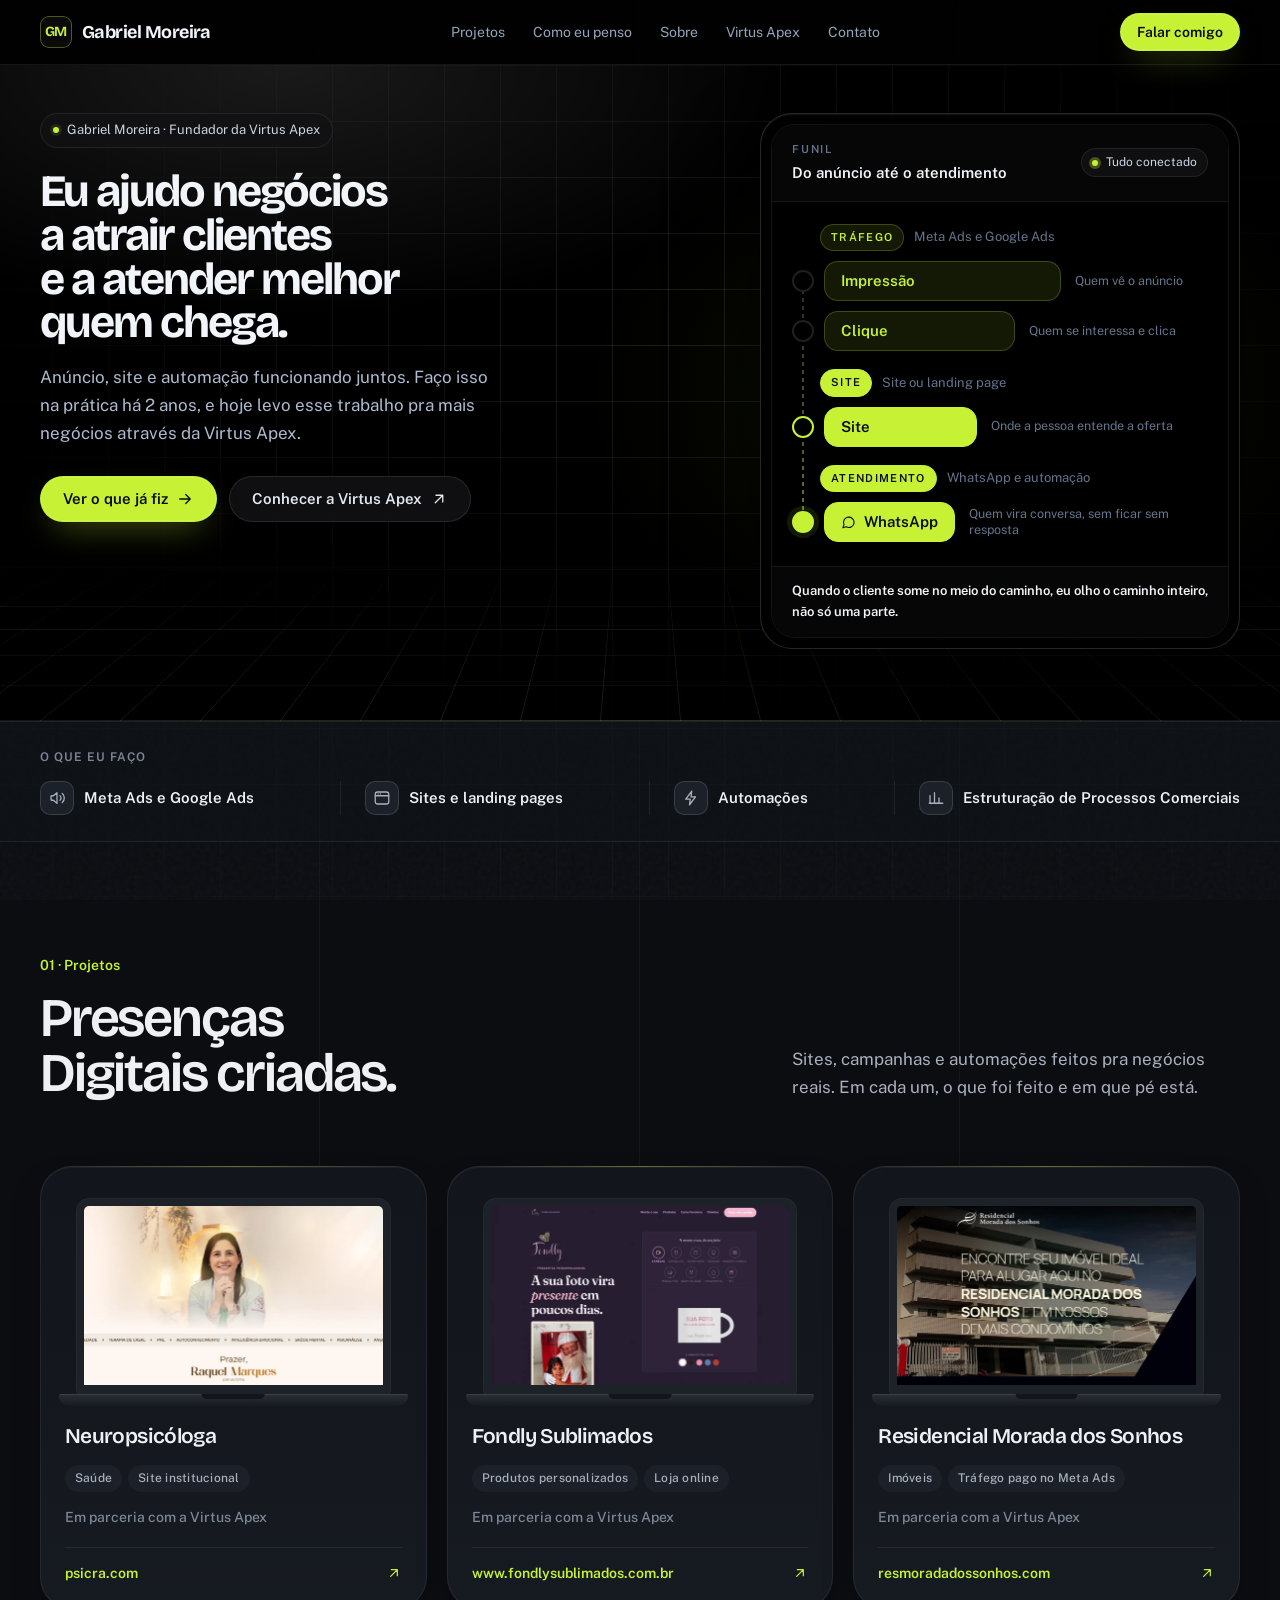
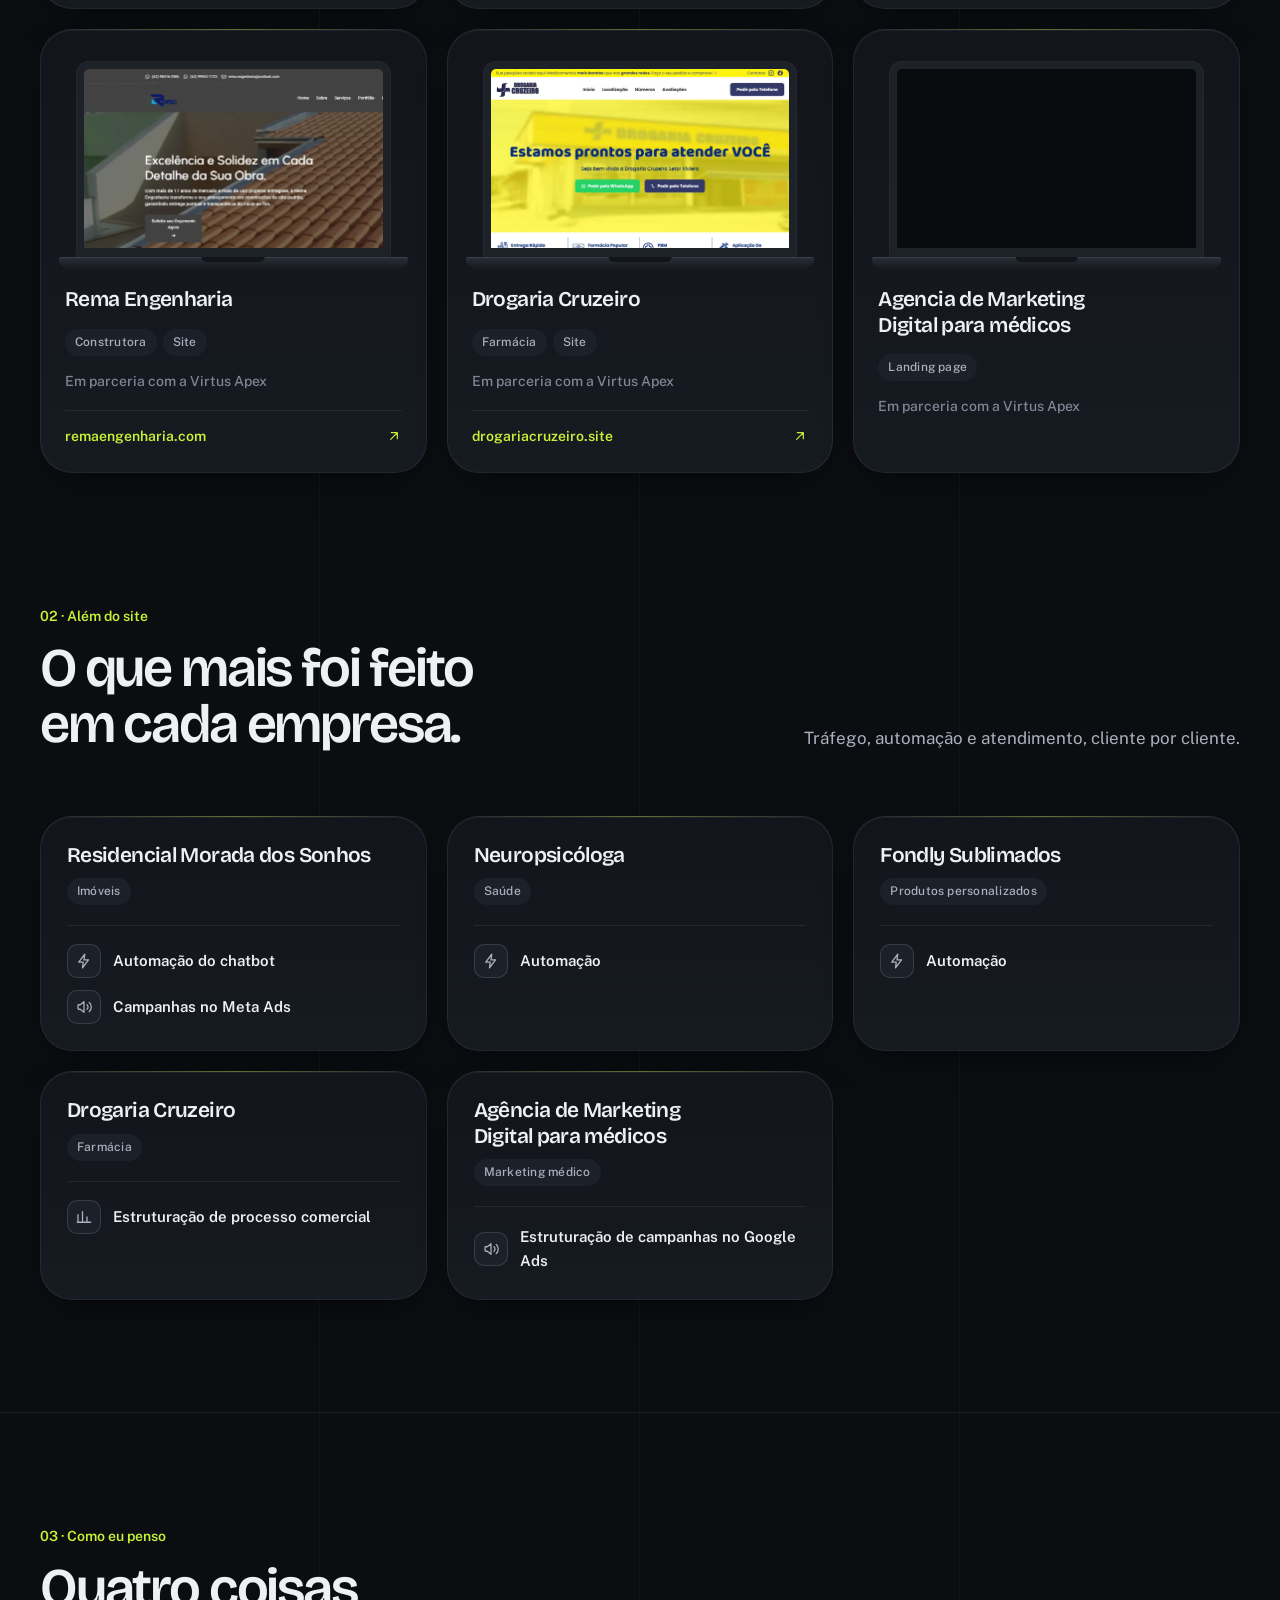
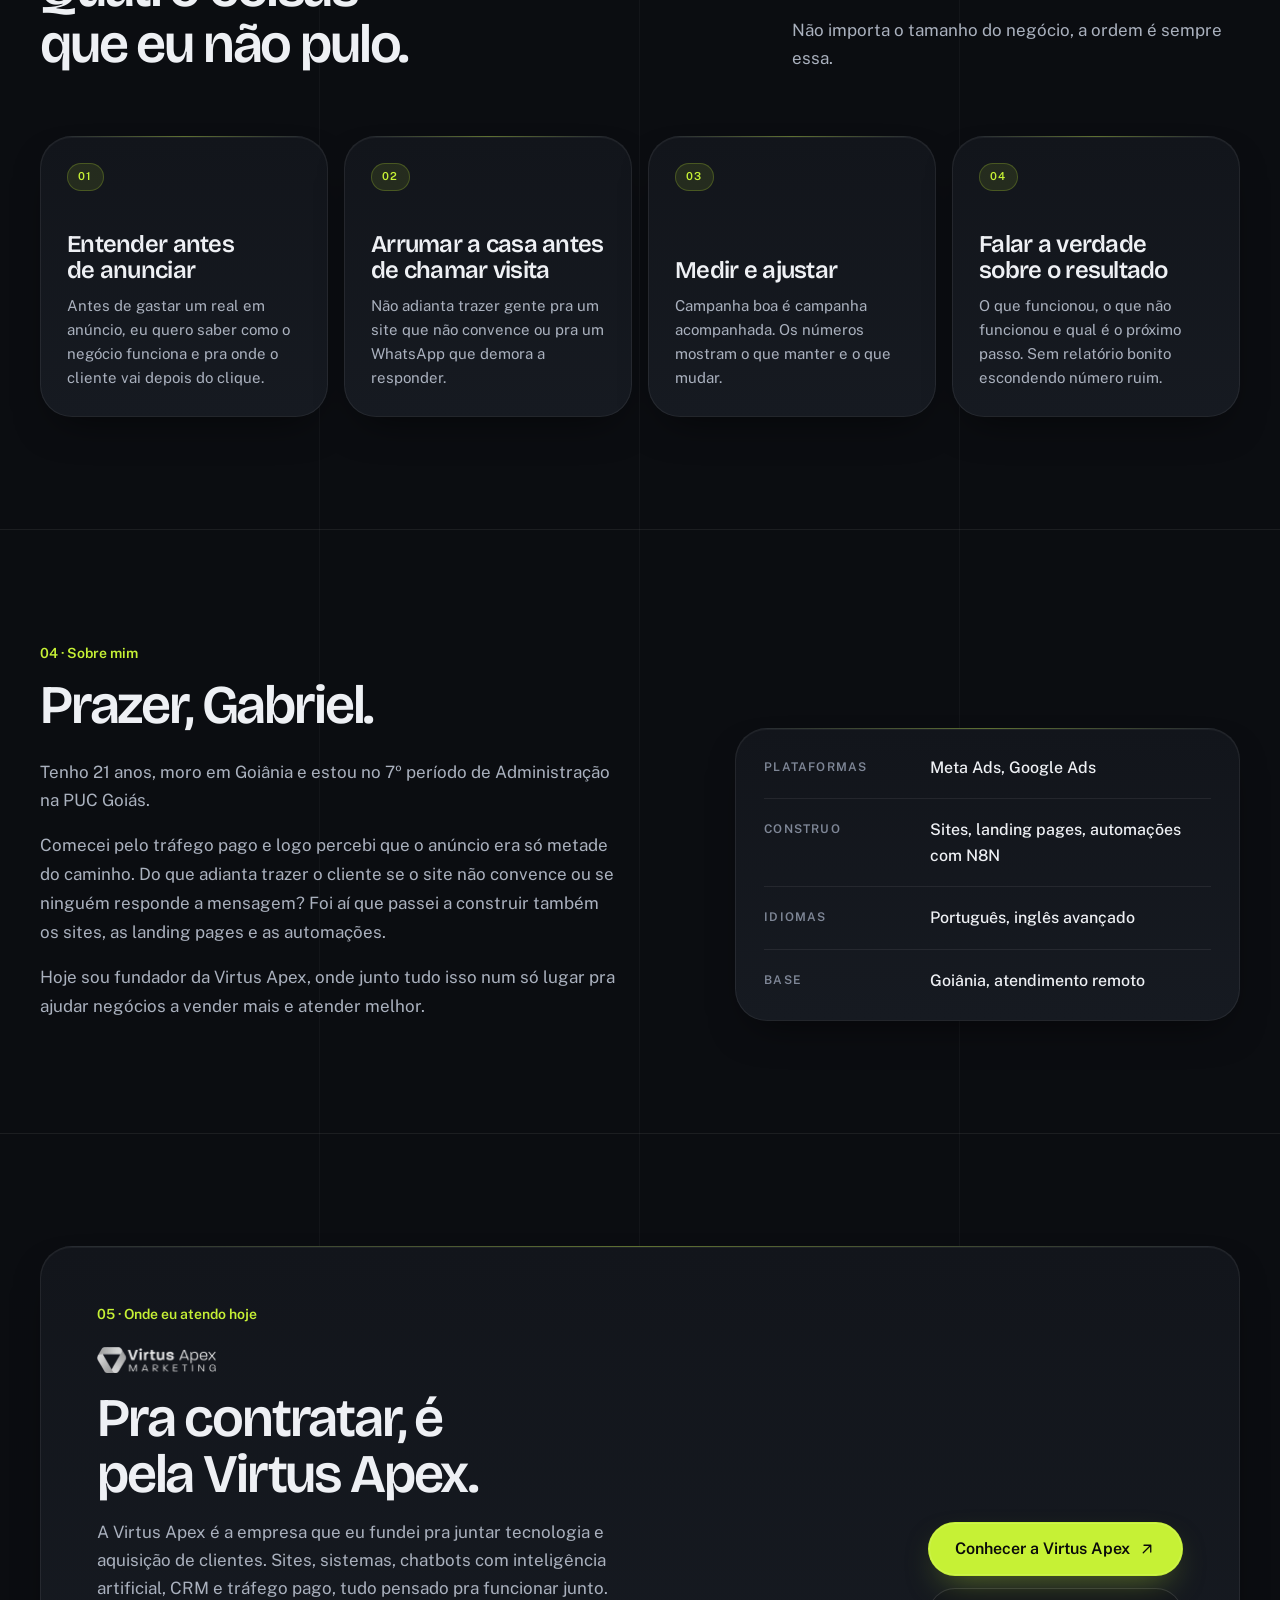
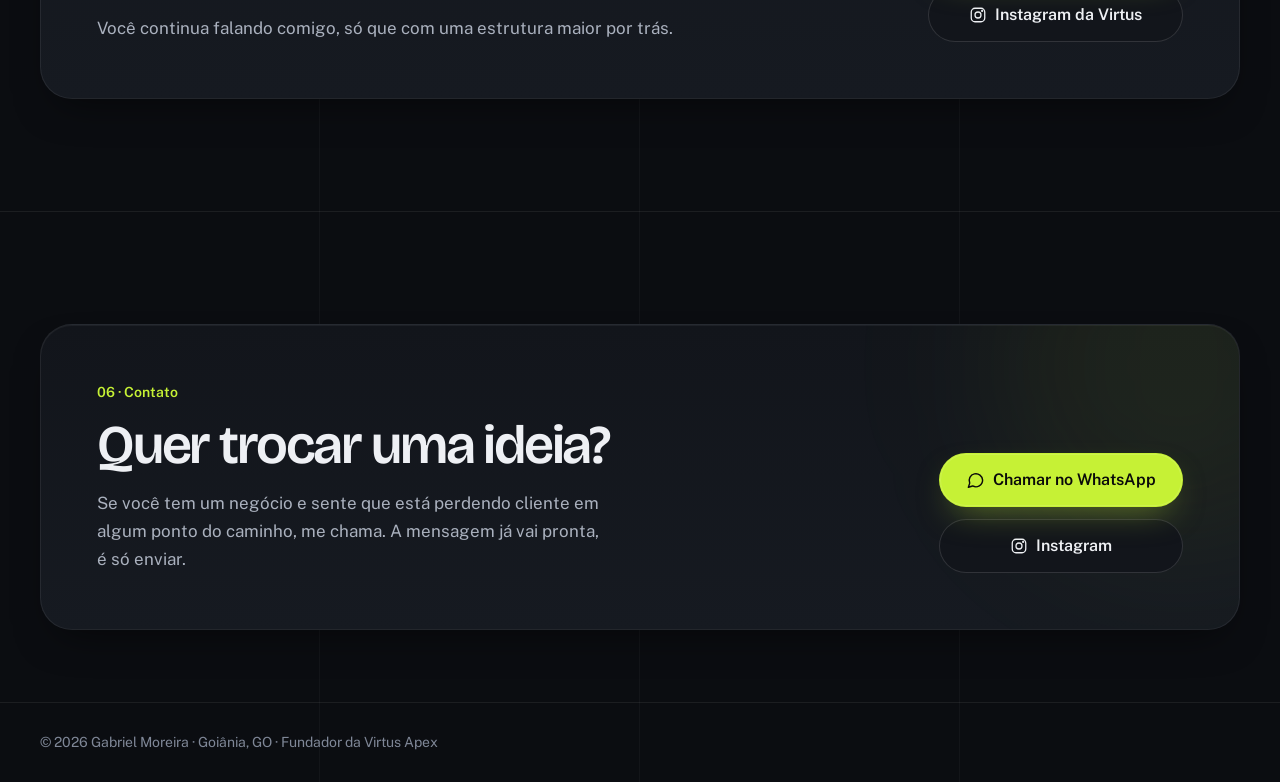
==== index.html @ 4c4150ed "Acabamento de movimento (Emil Kowalski): curvas, tempos, hover e desempenho - curva de saída forte e" ====
<!DOCTYPE html>
<html lang="pt-BR">
<head>
<meta charset="utf-8">
<meta name="viewport" content="width=device-width, initial-scale=1">
<title>Gabriel Moreira | Anúncios, sites e automação em Goiânia</title>
<meta name="description" content="Sou o Gabriel, fundador da Virtus Apex. Ajudo negócios a atrair clientes e atender melhor quem chega, juntando anúncio, site e automação.">
<meta name="color-scheme" content="dark">
<meta name="theme-color" content="#000000">

<!-- Endereço público do site (GitHub Pages). Se conectar um domínio próprio, troque aqui. -->
<link rel="canonical" href="https://gabrielmoreira155.github.io/portfolio-pessoal/">
<meta property="og:type" content="website">
<meta property="og:locale" content="pt_BR">
<meta property="og:site_name" content="Gabriel Moreira">
<meta property="og:title" content="Gabriel Moreira | Do anúncio ao atendimento">
<meta property="og:description" content="Anúncio, site e automação funcionando juntos. Veja o que eu já construí.">
<meta property="og:url" content="https://gabrielmoreira155.github.io/portfolio-pessoal/">
<meta property="og:image" content="https://gabrielmoreira155.github.io/portfolio-pessoal/imagens/og-image.png">
<meta property="og:image:width" content="1200">
<meta property="og:image:height" content="630">
<meta property="og:image:alt" content="Gabriel Moreira: do anúncio ao atendimento">
<meta name="twitter:card" content="summary_large_image">

<link rel="icon" href="imagens/favicon.svg" type="image/svg+xml">
<link rel="icon" href="imagens/favicon-32.png" sizes="32x32" type="image/png">
<link rel="apple-touch-icon" href="imagens/apple-touch-icon.png">

<!-- Fontes hospedadas no próprio site (antes vinham do Google Fonts e, ao
     chegarem, faziam o navegador refazer o layout: ~85 a 220 ms de travada) -->
<link rel="preload" href="fontes/bricolage-grotesque-latin.woff2" as="font" type="font/woff2" crossorigin>
<link rel="preload" href="fontes/public-sans-latin.woff2" as="font" type="font/woff2" crossorigin>
<link rel="stylesheet" href="css/style.css?v=20261016">


</head>
<body>

<div class="page-bg" aria-hidden="true"></div>
<!-- Fundo do site todo (atrás das seções): a mesma grade da hero, pulsos de
     luz correndo pelas linhas e o brilho que segue o mouse. Fica fixo na tela;
     a hero tem o fundo próprio por cima. -->
<div class="site-fundo" aria-hidden="true">
  <div class="site-grade"></div>
  <div class="site-raios"><span class="raio-site raio-site-v" style="--c:-11;--dur:17s;--atraso:-3s"></span><span class="raio-site raio-site-v" style="--c:-6;--dur:21s;--atraso:-12s"></span><span class="raio-site raio-site-v" style="--c:-2;--dur:15s;--atraso:-7s"></span><span class="raio-site raio-site-v" style="--c:4;--dur:19s;--atraso:-15s"></span><span class="raio-site raio-site-v" style="--c:9;--dur:16s;--atraso:-1s"></span><span class="raio-site raio-site-v" style="--c:13;--dur:22s;--atraso:-9s"></span><span class="raio-site raio-site-h" style="--m:3;--dur:18s;--atraso:-5s"></span><span class="raio-site raio-site-h" style="--m:11;--dur:23s;--atraso:-14s"></span></div>
  <div class="site-mouse"></div>
</div>

<div class="frame">
  <div class="guides" aria-hidden="true"><span></span><span></span><span></span><span></span></div>

  <!-- HEADER -->
  <header class="header">
    <nav class="nav wrap" aria-label="Principal">
      <a class="brand" href="#topo"><span class="brand-mark" aria-hidden="true">GM</span><span class="brand-nome">Gabriel Moreira</span></a>
      <div class="nav-links" id="menu">
        <a href="#projetos">Projetos</a>
        <a href="#como-eu-penso">Como eu penso</a>
        <a href="#sobre">Sobre</a>
        <a href="#virtus-apex">Virtus Apex</a>
        <a href="#contato">Contato</a>
      </div>
      <div class="nav-actions">
        <a class="btn btn-primary btn-sm" data-whatsapp href="#contato">Falar comigo</a>
        <button class="menu-toggle" type="button" aria-label="Abrir menu" aria-expanded="false" aria-controls="menu">
          <svg viewBox="0 0 24 24" width="20" height="20" fill="none" stroke="currentColor" stroke-width="1.7" stroke-linecap="round"><path d="M4 8h16M4 16h16"/></svg>
        </button>
      </div>
    </nav>
  </header>

  <main id="topo">

    <!-- HERO -->
    <section class="hero">
      <!-- Fundo: grade, brilho respirando e pulsos de luz na grade e no piso (só CSS) -->
      <div class="hero-fundo" aria-hidden="true">
        <div class="hero-brilho"></div>
        <div class="hero-mouse"></div>
        <div class="hero-raios"><span class="raio raio-v" style="--c:-14;--dur:11s;--atraso:-2s"></span><span class="raio raio-v" style="--c:-3;--dur:9.5s;--atraso:-6.5s"></span><span class="raio raio-v" style="--c:0;--dur:12.5s;--atraso:-9s"></span><span class="raio raio-v" style="--c:12;--dur:10s;--atraso:-4s"></span><span class="raio raio-v" style="--c:15;--dur:13s;--atraso:-11s"></span><span class="raio raio-h" style="--m:1;--dur:14s;--atraso:-3s"></span><span class="raio raio-h" style="--m:9;--dur:12s;--atraso:-8.5s"></span></div>
        <div class="hero-piso"></div>
        <div class="hero-fluxos"><span class="fluxo" style="--k:-9;--dur:10.5s;--atraso:-1.2s"></span><span class="fluxo" style="--k:-6;--dur:8.0s;--atraso:-5.1s"></span><span class="fluxo" style="--k:-4;--dur:9.2s;--atraso:-2.7s"></span><span class="fluxo" style="--k:-2;--dur:7.1s;--atraso:-6.0s"></span><span class="fluxo" style="--k:-1;--dur:11.0s;--atraso:-8.3s"></span><span class="fluxo" style="--k:1;--dur:8.6s;--atraso:-3.4s"></span><span class="fluxo" style="--k:3;--dur:7.6s;--atraso:-0.6s"></span><span class="fluxo" style="--k:5;--dur:9.8s;--atraso:-7.2s"></span><span class="fluxo" style="--k:8;--dur:8.9s;--atraso:-4.5s"></span><span class="fluxo" style="--k:11;--dur:10.2s;--atraso:-2.0s"></span></div>
      </div>
      <div class="wrap hero-grid">
        <div class="hero-copy">
          <p class="chip"><span class="dot"></span>Gabriel Moreira · Fundador da Virtus Apex</p>
          <h1>Eu ajudo negócios<br> a atrair clientes<br> e a atender melhor<br> quem chega.</h1>
          <p class="lead">Anúncio, site e automação funcionando juntos. Faço isso na prática há 2 anos, e hoje levo esse trabalho pra mais negócios através da Virtus Apex.</p>
          <div class="actions">
            <a class="btn btn-primary" href="#projetos">Ver o que já fiz
              <svg class="arrow" viewBox="0 0 24 24" width="18" height="18" fill="none" stroke="currentColor" stroke-width="1.7" stroke-linecap="round" stroke-linejoin="round"><path d="M5 12h14M13 6l6 6-6 6"/></svg>
            </a>
            <a class="btn btn-ghost" href="#virtus-apex">Conhecer a Virtus Apex
              <svg viewBox="0 0 24 24" width="18" height="18" fill="none" stroke="currentColor" stroke-width="1.7" stroke-linecap="round" stroke-linejoin="round" aria-hidden="true"><path d="M7 17 17 7M8 7h9v9"/></svg>
            </a>
          </div>
        </div>

        <!-- Funil -->
        <figure class="panel funnel-panel" aria-labelledby="funil-titulo">
          <div class="panel-inner">
            <div class="panel-head">
              <div>
                <p class="micro">Funil</p>
                <p class="panel-title" id="funil-titulo">Do anúncio até o atendimento</p>
              </div>
              <span class="chip chip-sm"><span class="dot dot-live"></span>Tudo conectado</span>
            </div>

            <div class="funnel">
              <div class="funnel-line" aria-hidden="true"><span class="funnel-runner"></span></div>

              <div class="funnel-group">
                <p class="group-label"><span class="tag tag-soft">Tráfego</span>Meta Ads e Google Ads</p>
                <div class="stage" style="--w:100%; --i:0">
                  <span class="marker"></span>
                  <div class="stage-body"><div class="bar"><span>Impressão</span></div><small>Quem vê o anúncio</small></div>
                </div>
                <div class="stage" style="--w:76%; --i:1">
                  <span class="marker"></span>
                  <div class="stage-body"><div class="bar"><span>Clique</span></div><small>Quem se interessa e clica</small></div>
                </div>
              </div>

              <div class="funnel-group">
                <p class="group-label"><span class="tag tag-solid">Site</span>Site ou landing page</p>
                <div class="stage stage-site" style="--w:56%; --i:2">
                  <span class="marker"></span>
                  <div class="stage-body"><div class="bar"><span>Site</span></div><small>Onde a pessoa entende a oferta</small></div>
                </div>
              </div>

              <div class="funnel-group">
                <p class="group-label"><span class="tag tag-solid">Atendimento</span>WhatsApp e automação</p>
                <div class="stage stage-site stage-last" style="--w:40%; --i:3">
                  <span class="marker"></span>
                  <div class="stage-body"><div class="bar">
                    <svg viewBox="0 0 24 24" width="15" height="15" fill="none" stroke="currentColor" stroke-width="1.8" stroke-linecap="round" stroke-linejoin="round" aria-hidden="true"><path d="M21 11.5a8.5 8.5 0 0 1-12.6 7.4L3 20.5l1.7-5.2A8.5 8.5 0 1 1 21 11.5Z"/></svg>
                    <span>WhatsApp</span></div><small>Quem vira conversa, sem ficar sem resposta</small></div>
                </div>
              </div>
            </div>

            <p class="panel-foot"><strong>Quando o cliente some no meio do caminho, eu olho o caminho inteiro, não só uma parte.</strong></p>
          </div>
        </figure>
      </div>
    </section>

    <!-- O QUE EU FAÇO -->
    <section class="stats" aria-labelledby="servicos-titulo">
      <div class="wrap servicos-faixa">
        <p class="servicos-titulo" id="servicos-titulo">O que eu faço</p>
        <ul class="servicos" id="servicos"></ul>
      </div>
    </section>

    <!-- PROJETOS -->
    <section class="section" id="projetos">
      <div class="wrap">
        <div class="section-head">
          <div>
            <p class="eyebrow">01 · Projetos</p>
            <h2>Presenças Digitais criadas.</h2>
          </div>
          <p class="section-text">Sites, campanhas e automações feitos pra negócios reais. Em cada um, o que foi feito e em que pé está.</p>
        </div>
        <div class="projects" id="lista-projetos"></div>
        <div class="projects projects-compactos" id="lista-projetos-compactos"></div>
      </div>
    </section>

    <!-- ALÉM DO SITE -->
    <section class="section" id="alem-do-site">
      <div class="wrap">
        <div class="section-head">
          <div>
            <p class="eyebrow">02 · Além do site</p>
            <h2>O que mais foi feito em cada empresa.</h2>
          </div>
          <p class="section-text">Tráfego, automação e atendimento, cliente por cliente.</p>
        </div>
        <div class="alem" id="lista-alem"></div>
      </div>
    </section>

    <!-- COMO EU PENSO -->
    <section class="section" id="como-eu-penso">
      <div class="wrap">
        <div class="section-head">
          <div>
            <p class="eyebrow">03 · Como eu penso</p>
            <h2>Quatro coisas que eu não pulo.</h2>
          </div>
          <p class="section-text">Não importa o tamanho do negócio, a ordem é sempre essa.</p>
        </div>
        <ol class="steps">
          <li class="card step">
            <span class="tag tag-soft">01</span>
            <h3>Entender antes de anunciar</h3>
            <p>Antes de gastar um real em anúncio, eu quero saber como o negócio funciona e pra onde o cliente vai depois do clique.</p>
          </li>
          <li class="card step">
            <span class="tag tag-soft">02</span>
            <h3>Arrumar a casa antes de chamar visita</h3>
            <p>Não adianta trazer gente pra um site que não convence ou pra um WhatsApp que demora a responder.</p>
          </li>
          <li class="card step">
            <span class="tag tag-soft">03</span>
            <h3>Medir e ajustar</h3>
            <p>Campanha boa é campanha acompanhada. Os números mostram o que manter e o que mudar.</p>
          </li>
          <li class="card step">
            <span class="tag tag-soft">04</span>
            <h3>Falar a verdade sobre o resultado</h3>
            <p>O que funcionou, o que não funcionou e qual é o próximo passo. Sem relatório bonito escondendo número ruim.</p>
          </li>
        </ol>
      </div>
    </section>

    <!-- SOBRE -->
    <section class="section" id="sobre">
      <div class="wrap about-grid">
        <div>
          <p class="eyebrow">04 · Sobre mim</p>
          <h2>Prazer, Gabriel.</h2>
          <div class="about-text">
            <p>Tenho 21 anos, moro em Goiânia e estou no 7º período de Administração na PUC Goiás.</p>
            <p>Comecei pelo tráfego pago e logo percebi que o anúncio era só metade do caminho. Do que adianta trazer o cliente se o site não convence ou se ninguém responde a mensagem? Foi aí que passei a construir também os sites, as landing pages e as automações.</p>
            <p>Hoje sou fundador da Virtus Apex, onde junto tudo isso num só lugar pra ajudar negócios a vender mais e atender melhor.</p>
          </div>
        </div>
        <dl class="facts card">
          <div><dt>Plataformas</dt><dd>Meta Ads, Google Ads</dd></div>
          <div><dt>Construo</dt><dd>Sites, landing pages, automações com N8N</dd></div>
          <div><dt>Idiomas</dt><dd>Português, inglês avançado</dd></div>
          <div><dt>Base</dt><dd>Goiânia, atendimento remoto</dd></div>
        </dl>
      </div>
    </section>

    <!-- VIRTUS APEX -->
    <section class="section" id="virtus-apex">
      <div class="wrap">
        <div class="card virtus">
          <div class="virtus-copy">
            <p class="eyebrow">05 · Onde eu atendo hoje</p>
            <img class="virtus-logo" src="imagens/virtus-apex-logo.webp" alt="Virtus Apex" width="480" height="105" loading="lazy" decoding="async">
            <h2>Pra contratar, é pela Virtus Apex.</h2>
            <p class="section-text">A Virtus Apex é a empresa que eu fundei pra juntar tecnologia e aquisição de clientes. Sites, sistemas, chatbots com inteligência artificial, CRM e tráfego pago, tudo pensado pra funcionar junto.</p>
            <p class="section-text">Você continua falando comigo, só que com uma estrutura maior por trás.</p>
          </div>
          <div class="cta-actions">
            <a class="btn btn-primary btn-lg" data-virtus-site href="#contato">Conhecer a Virtus Apex
              <svg class="arrow" viewBox="0 0 24 24" width="18" height="18" fill="none" stroke="currentColor" stroke-width="1.7" stroke-linecap="round" stroke-linejoin="round" aria-hidden="true"><path d="M7 17 17 7M8 7h9v9"/></svg>
            </a>
            <a class="btn btn-ghost btn-lg" data-virtus-instagram href="#contato">
              <svg viewBox="0 0 24 24" width="18" height="18" fill="none" stroke="currentColor" stroke-width="1.7" aria-hidden="true"><rect x="3" y="3" width="18" height="18" rx="5"/><circle cx="12" cy="12" r="4"/><circle cx="17.5" cy="6.5" r="0.6" fill="currentColor"/></svg>
              Instagram da Virtus
            </a>
          </div>
        </div>
      </div>
    </section>

    <!-- CONTATO -->
    <section class="section section-last" id="contato">
      <div class="wrap">
        <div class="cta card">
          <div class="cta-copy">
            <p class="eyebrow">06 · Contato</p>
            <h2>Quer trocar uma ideia?</h2>
            <p class="section-text">Se você tem um negócio e sente que está perdendo cliente em algum ponto do caminho, me chama. A mensagem já vai pronta, é só enviar.</p>
          </div>
          <div class="cta-actions">
            <a class="btn btn-primary btn-lg" data-whatsapp href="#contato">
              <svg viewBox="0 0 24 24" width="19" height="19" fill="none" stroke="currentColor" stroke-width="1.8" stroke-linecap="round" stroke-linejoin="round" aria-hidden="true"><path d="M21 11.5a8.5 8.5 0 0 1-12.6 7.4L3 20.5l1.7-5.2A8.5 8.5 0 1 1 21 11.5Z"/></svg>
              Chamar no WhatsApp
            </a>
            <a class="btn btn-ghost btn-lg" data-instagram href="#contato">
              <svg viewBox="0 0 24 24" width="18" height="18" fill="none" stroke="currentColor" stroke-width="1.7" aria-hidden="true"><rect x="3" y="3" width="18" height="18" rx="5"/><circle cx="12" cy="12" r="4"/><circle cx="17.5" cy="6.5" r="0.6" fill="currentColor"/></svg>
              Instagram
            </a>
          </div>
        </div>
      </div>
    </section>

  </main>

  <footer class="footer">
    <div class="wrap footer-row">
      <p>© <span id="ano">2026</span> Gabriel Moreira · Goiânia, GO · Fundador da Virtus Apex</p>
    </div>
  </footer>
</div>

<script src="js/dados.js?v=20261016"></script>
<script src="js/main.js?v=20261016"></script>
</body>
</html>
---- css/style.css ----
/* ==========================================================
   Gabriel Moreira · Portfólio
   Estrutura herdada do design system Pulsedesk (moldura com
   linhas-guia, cabeçalhos numerados, cards com filete de luz,
   botões pílula, painel de mockup). Site sempre no modo escuro,
   com verde-limão como cor de destaque.
   ========================================================== */

/* Fontes (licença SIL Open Font License), subconjunto latino do Google Fonts,
   hospedadas no site e pré-carregadas no <head>. Arquivos variáveis: um arquivo
   cobre todos os pesos usados. */
@font-face {
  font-family: "Bricolage Grotesque";
  font-style: normal;
  font-weight: 500 700;
  font-stretch: 100%;
  font-display: swap;
  src: url("../fontes/bricolage-grotesque-latin.woff2") format("woff2");
  unicode-range: U+0000-00FF, U+0131, U+0152-0153, U+02BB-02BC, U+02C6, U+02DA, U+02DC, U+0304, U+0308, U+0329, U+2000-206F, U+20AC, U+2122, U+2191, U+2193, U+2212, U+2215, U+FEFF, U+FFFD;
}
@font-face {
  font-family: "Public Sans";
  font-style: normal;
  font-weight: 400 600;
  font-display: swap;
  src: url("../fontes/public-sans-latin.woff2") format("woff2");
  unicode-range: U+0000-00FF, U+0131, U+0152-0153, U+02BB-02BC, U+02C6, U+02DA, U+02DC, U+0304, U+0308, U+0329, U+2000-206F, U+20AC, U+2122, U+2191, U+2193, U+2212, U+2215, U+FEFF, U+FFFD;
}

:root {
  color-scheme: dark;
  --bg: #0b0d11;
  --bg-glow: rgba(198, 241, 53, 0.02);
  --surface: #12151b;
  --surface-2: #161a21;
  --surface-3: #1c2129;
  --line: rgba(255, 255, 255, 0.07);
  --line-2: rgba(255, 255, 255, 0.13);
  --guide: rgba(255, 255, 255, 0.035);
  --text: #eef0f4;
  --text-2: #aab1be;
  --text-3: #7f8797;
  /* verde-limão: fundo de botões com texto preto, e textos de destaque */
  --accent: #c6f135;
  --accent-hover: #d6f868;
  --accent-ink: #0a0a0a;
  --accent-soft: rgba(198, 241, 53, 0.1);
  --accent-soft-2: rgba(198, 241, 53, 0.22);
  --accent-line: rgba(198, 241, 53, 0.5);
  --ok: #5fcf9a;
  --ok-soft: rgba(95, 207, 154, 0.12);
  --warn: #e8b454;
  --warn-soft: rgba(232, 180, 84, 0.12);
  --ph: rgba(255, 214, 10, 0.18);
  --ph-text: #ffe27a;
  --shadow: 0 1px 0 rgba(255, 255, 255, 0.05) inset, 0 18px 40px -18px rgba(0, 0, 0, 0.6);
  --shadow-lg: 0 1px 0 rgba(255, 255, 255, 0.06) inset, 0 40px 90px -30px rgba(0, 0, 0, 0.8);

  --font-display: "Bricolage Grotesque", ui-sans-serif, system-ui, sans-serif;
  --font-body: "Public Sans", ui-sans-serif, system-ui, -apple-system, "Segoe UI", sans-serif;

  --radius-xl: 2rem;
  --radius-lg: 1.5rem;
  --radius-md: 1rem;
  --radius-sm: 0.75rem;
  --pad: 20px;
  --maxw: 1280px;
  /* curvas fortes (Emil Kowalski): saída para entradas e respostas,
     ease-in-out para o que se move na tela */
  --ease: cubic-bezier(0.23, 1, 0.32, 1);
  --ease-in-out: cubic-bezier(0.77, 0, 0.175, 1);
}

/* ---------- Base ---------- */
*, *::before, *::after { box-sizing: border-box; }
html { -webkit-text-size-adjust: 100%; scroll-behavior: smooth; scroll-padding-top: 80px; }
body {
  margin: 0;
  background: var(--bg);
  color: var(--text);
  font-family: var(--font-body);
  font-size: 16px;
  line-height: 1.6;
  -webkit-font-smoothing: antialiased;
  overflow-x: hidden;
}
::selection { background: var(--accent-soft-2); }
img { max-width: 100%; display: block; }
a { color: inherit; }
h1, h2, h3 { font-family: var(--font-display); font-weight: 600; margin: 0; letter-spacing: -0.03em; text-wrap: balance; }
p { margin: 0; }
ul, ol, dl, dd { margin: 0; padding: 0; }
:focus-visible { outline: 2px solid var(--accent); outline-offset: 3px; border-radius: 6px; }

/* Fundo: brilho sutil no topo + ruído (Pulsedesk) */
.page-bg {
  position: fixed; inset: 0; z-index: -2; pointer-events: none;
  background:
    radial-gradient(60rem 30rem at 70% -8%, var(--bg-glow), transparent 70%),
    var(--bg);
}
.page-bg::after {
  content: ""; position: absolute; inset: 0; opacity: 0.035;
  background-image: url("data:image/svg+xml,%3Csvg viewBox='0 0 256 256' xmlns='http://www.w3.org/2000/svg'%3E%3Cfilter id='n'%3E%3CfeTurbulence type='fractalNoise' baseFrequency='0.75' numOctaves='3' stitchTiles='stitch'/%3E%3C/filter%3E%3Crect width='100%25' height='100%25' filter='url(%23n)'/%3E%3C/svg%3E");
}

/* Fundo animado do site todo: igual ao da hero (grade de 56px, pulsos nas
   linhas e brilho do mouse), fixo na tela e atrás de tudo. Camadas separadas:
   a grade com máscara fica parada; os pulsos e o brilho só mexem com
   transform e opacity (rodam no compositor, sem repintar). */
.site-fundo { position: fixed; inset: 0; z-index: -1; pointer-events: none; overflow: hidden; --passo: 56px; }
.site-grade {
  position: absolute; inset: 0;
  background-image:
    linear-gradient(to right, rgba(255, 255, 255, 0.06) 1px, transparent 1px),
    linear-gradient(to bottom, rgba(255, 255, 255, 0.06) 1px, transparent 1px);
  background-size: var(--passo) var(--passo);
  background-position: center top;
  -webkit-mask-image: radial-gradient(85% 80% at 50% 45%, #000 0%, rgba(0, 0, 0, 0.45) 60%, transparent 100%);
  mask-image: radial-gradient(85% 80% at 50% 45%, #000 0%, rgba(0, 0, 0, 0.45) 60%, transparent 100%);
}
.site-raios { position: absolute; inset: 0; }
.raio-site {
  position: absolute; opacity: 0;
  filter: drop-shadow(0 0 3px rgba(198, 241, 53, 0.2));
  animation: var(--dur, 16s) linear var(--atraso, 0s) infinite;
}
.raio-site-v {
  top: 0; width: 2px; height: 170px;
  left: calc(50% - var(--passo) / 2 - 0.5px + var(--c) * var(--passo));
  background: linear-gradient(to bottom,
    rgba(198, 241, 53, 0) 0, rgba(198, 241, 53, 0.12) 45%,
    rgba(198, 241, 53, 0.4) 96%, rgba(251, 255, 232, 0.5) 100%);
  animation-name: descer-tela;
}
.raio-site-h {
  left: 0; height: 2px; width: 220px;
  top: calc(var(--m) * var(--passo) - 0.5px);
  background: linear-gradient(to right,
    rgba(198, 241, 53, 0) 0, rgba(198, 241, 53, 0.12) 45%,
    rgba(198, 241, 53, 0.4) 96%, rgba(251, 255, 232, 0.5) 100%);
  animation-name: atravessar;
}
@keyframes descer-tela {
  0%   { transform: translateY(-170px);                opacity: 0; }
  10%  {                                               opacity: 1; }
  70%  {                                               opacity: 0.85; }
  100% { transform: translateY(calc(100vh + 20px));    opacity: 0; }
}
/* brilho amarelado que segue o cursor pelo site todo (o mesmo da hero) */
.site-mouse {
  position: absolute; left: 0; top: 0; width: 520px; height: 520px;
  margin: -260px 0 0 -260px; opacity: 0;
  transition: opacity .5s ease;
  will-change: transform;
  background: radial-gradient(closest-side, rgba(214, 248, 104, 0.16), rgba(198, 241, 53, 0.07) 45%, transparent 100%);
}
.site-mouse.ativo { opacity: 1; }
@media (max-width: 1199px) {
  .site-fundo { --passo: 44px; }
  .raio-site-h { display: none; }
}
@media (hover: none), (pointer: coarse) { .site-mouse { display: none; } }
@media (prefers-reduced-motion: reduce) { .raio-site { display: none; } }

/* Moldura com bordas laterais e linhas-guia de 4 colunas */
/* As seções ocupam a largura toda da tela (sem faixas nas laterais);
   o conteúdo continua centralizado pelo .wrap */
.frame {
  position: relative;
  min-height: 100vh;
}
/* Linhas-guia de 4 colunas, centralizadas na largura do conteúdo */
.guides {
  position: absolute; inset: 0; z-index: -1; pointer-events: none;
  max-width: 1360px; margin-inline: auto;
  display: none; grid-template-columns: repeat(4, 1fr);
}
.guides span { border-right: 1px solid var(--guide); }
.guides span:last-child { border-right: 0; }
@media (min-width: 768px) { .guides { display: grid; } }

.wrap { width: 100%; max-width: var(--maxw); margin: 0 auto; padding-inline: var(--pad); }
@media (min-width: 640px) { :root { --pad: 32px; } }
@media (min-width: 1024px) { :root { --pad: 40px; } }

/* ---------- Componentes base ---------- */
.btn {
  display: inline-flex; align-items: center; justify-content: center; gap: 8px;
  height: 46px; padding: 0 22px;
  border-radius: 999px; border: 1px solid transparent;
  font: 600 15px/1 var(--font-body);
  text-decoration: none; white-space: nowrap; cursor: pointer;
  transition: background-color .2s ease, border-color .2s ease, color .2s ease, transform .16s var(--ease);
}
.btn-sm { height: 38px; padding: 0 16px; font-size: 14px; }
.btn-lg { height: 54px; padding: 0 26px; font-size: 16px; }
.btn-primary {
  background: var(--accent); color: var(--accent-ink);
  box-shadow: 0 0 0 1px rgba(255,255,255,.12) inset, 0 14px 34px -14px var(--accent-line);
}
/* o brilho maior do hover fica numa camada própria que só muda de opacidade
   (animar box-shadow redesenha o botão a cada quadro) */
.btn-primary { position: relative; isolation: isolate; }
.btn-primary::after {
  content: ""; position: absolute; inset: 0; z-index: -1; border-radius: inherit; pointer-events: none;
  box-shadow: 0 20px 44px -14px var(--accent-line); opacity: 0; transition: opacity .2s ease;
}
.btn-primary:hover { background: var(--accent-hover); }
.btn-primary:hover::after { opacity: 1; }
.btn-primary .arrow { transition: transform .2s var(--ease); }
/* crescer no hover só onde existe mouse (no toque o hover "gruda") */
@media (hover: hover) and (pointer: fine) {
  .btn-primary:hover { transform: scale(1.03); }
  .btn-primary:hover .arrow { transform: translateX(2px); }
}
.btn-ghost { background: var(--surface); color: var(--text); border-color: var(--line-2); }
.btn-ghost:hover { border-color: var(--text-3); background: var(--surface-2); }
@media (hover: hover) and (pointer: fine) { .btn-ghost:hover { transform: scale(1.02); } }
/* resposta ao clique: rápida e sutil */
.btn:active { transform: scale(0.97); transition-duration: .1s; }
/* Na hero escura, o botão secundário é de vidro, como no Pulsedesk */
/* Sem backdrop-filter sobre a animação: desfocar um fundo animado a cada
   quadro é caro. Fundo escuro quase opaco no lugar do vidro. */
.hero .btn-ghost { background: rgba(18,18,20,.85); border-color: rgba(255,255,255,.1); color: #e2e8f0; box-shadow: 0 25px 50px -12px rgba(0,0,0,.2); }
.hero .btn-ghost:hover { background: rgba(255,255,255,.07); border-color: rgba(255,255,255,.18); }
.hero .chip { background: rgba(18,18,20,.85); border-color: rgba(255,255,255,.08); color: #cbd5e1; }

.chip {
  display: inline-flex; align-items: center; gap: 8px;
  padding: 6px 12px; border-radius: 999px;
  border: 1px solid var(--line-2); background: var(--surface);
  font-size: 13px; color: var(--text-2);
}
.chip-sm { padding: 4px 10px; font-size: 12px; white-space: nowrap; flex: none; }
.dot { width: 6px; height: 6px; border-radius: 50%; background: var(--accent); box-shadow: 0 0 0 3px var(--accent-soft); flex: none; }

.tag {
  display: inline-flex; align-items: center; width: fit-content;
  padding: 4px 10px; border-radius: 999px;
  font-size: 11px; font-weight: 600; letter-spacing: 0.12em; text-transform: uppercase;
}
.tag-soft { background: var(--accent-soft); color: var(--accent); border: 1px solid var(--accent-soft-2); }
.tag-solid { background: var(--accent); color: var(--accent-ink); border: 1px solid var(--accent); }
.tag-plain { background: var(--surface-3); color: var(--text-2); letter-spacing: 0.02em; text-transform: none; font-weight: 500; font-size: 12px; }

.micro { font-size: 11px; font-weight: 600; letter-spacing: 0.16em; text-transform: uppercase; color: var(--text-3); }

/* Card com filete de luz no topo (Pulsedesk) */
.card {
  position: relative;
  background: linear-gradient(180deg, var(--surface), var(--surface-2));
  border: 1px solid var(--line);
  border-radius: var(--radius-xl);
  box-shadow: var(--shadow);
}
.card::before {
  content: ""; position: absolute; top: -1px; left: 24px; right: 24px; height: 1px;
  background: linear-gradient(90deg, transparent, var(--accent-line), transparent);
  opacity: .7;
}

.text-link {
  color: var(--accent); font-weight: 600; text-decoration: none;
  border-bottom: 1px solid var(--accent-soft-2); padding-bottom: 1px;
  transition: border-color .2s;
}
.text-link:hover { border-color: var(--accent); }

/* Placeholders [assim] ficam marcados até serem preenchidos */
.ph { background: var(--ph); color: var(--ph-text); border-radius: 4px; padding: 0 3px; }

/* ---------- Header ---------- */
.header {
  position: sticky; top: 0; z-index: 50;
  background: color-mix(in srgb, var(--bg) 94%, transparent);
  border-bottom: 1px solid var(--line);
  transition: background-color .3s ease-out, border-color .3s ease-out;
}
/* Enquanto o cabeçalho está sobre a hero preta, ele fica escuro também
   (a classe é ligada pelo js/main.js) */
.header.sobre-hero {
  --bg: #000000;
  --surface: #000000;
  --line: rgba(255, 255, 255, 0.08);
  --line-2: rgba(255, 255, 255, 0.14);
  --text: #f1f5f9;
  --text-2: #94a3b8;
  --accent: #c6f135;
  --accent-hover: #d6f868;
  --accent-ink: #0a0a0a;
  --accent-line: rgba(198, 241, 53, 0.5);
  color: var(--text);
}
/* Sobre a hero animada: sem desfoque de fundo (caro), fundo preto sólido */
.header.sobre-hero { background: rgba(0, 0, 0, 0.92); backdrop-filter: none; -webkit-backdrop-filter: none; }
.nav { display: flex; align-items: center; justify-content: space-between; height: 64px; gap: 16px; }
.brand { display: inline-flex; align-items: center; gap: 10px; font-family: var(--font-display); font-weight: 700; font-size: 18px; letter-spacing: -0.03em; text-decoration: none; }
.brand-nome { white-space: nowrap; }
/* celular estreito: só o monograma no topo (o nome aparece na hero) */
@media (max-width: 419px) { .brand-nome { display: none; } }
/* monograma GM (o mesmo desenho do favicon) */
.brand-mark {
  flex: none; display: grid; place-items: center; width: 32px; height: 32px;
  border-radius: 9px; background: #0a0a0a; border: 1px solid rgba(198, 241, 53, 0.35);
  color: var(--accent); font-size: 14px; font-weight: 700; letter-spacing: -0.04em; line-height: 1;
}
.nav-links { display: none; gap: 28px; }
.nav-links a { position: relative; font-size: 14px; color: var(--text-2); text-decoration: none; transition: color .2s ease; }
.nav-links a::after {
  content: ""; position: absolute; left: 0; right: 0; bottom: -8px; height: 1px;
  background: var(--accent); opacity: .7;
  transform: scaleX(0); transform-origin: left center; transition: transform .25s var(--ease);
}
.nav-links a:hover { color: var(--text); }
.nav-links a:hover::after { transform: scaleX(1); }
.nav-actions { display: flex; align-items: center; gap: 8px; }
.menu-toggle {
  display: inline-flex; align-items: center; justify-content: center;
  width: 44px; height: 44px; border-radius: 50%;
  border: 1px solid var(--line-2); background: var(--surface); color: var(--text); cursor: pointer;
}
@media (max-width: 360px) {
  .nav { gap: 8px; }
  .brand { font-size: 15px; white-space: nowrap; gap: 8px; }
  .brand-mark { width: 28px; height: 28px; font-size: 12px; }
  .nav-actions { gap: 6px; }
  .nav-actions .btn-sm { padding: 0 12px; font-size: 13px; }
}
@media (min-width: 900px) {
  .nav-links { display: flex; }
  .menu-toggle { display: none; }
}
@media (max-width: 899px) {
  .nav-links.open {
    display: flex; flex-direction: column; gap: 0;
    position: absolute; top: 64px; left: 0; right: 0;
    background: var(--bg); border-bottom: 1px solid var(--line);
    padding: 8px var(--pad) 16px;
  }
  .nav-links.open a { padding: 12px 0; font-size: 16px; color: var(--text); border-bottom: 1px solid var(--line); }
  .nav-links.open a:last-child { border-bottom: 0; }
  .nav-links.open a::after { display: none; }
}

/* ---------- Hero ---------- */
/* A hero é sempre escura, como no Pulsedesk, nos dois temas do site */
.hero {
  --bg: #080c14;
  /* superfícies pretas (card do funil); os azuis do card continuam */
  --surface: #000000;
  --surface-2: #060606;
  --surface-3: #0f0f0f;
  --line: rgba(255, 255, 255, 0.07);
  --line-2: rgba(255, 255, 255, 0.12);
  --text: #f1f5f9;
  --text-2: #94a3b8;
  --text-3: #64748b;
  --accent: #c6f135;
  --accent-hover: #d6f868;
  --accent-ink: #0a0a0a;
  --accent-soft: rgba(198, 241, 53, 0.1);
  --accent-soft-2: rgba(198, 241, 53, 0.22);
  --accent-line: rgba(198, 241, 53, 0.5);
  --shadow-lg: 0 1px 1px rgba(255, 255, 255, 0.08) inset, 0 40px 100px -20px rgba(0, 0, 0, 0.8);
  position: relative; overflow: hidden; isolation: isolate;
  padding: 56px 0 72px;
  color: var(--text);
  /* fundo preto puro; o card mantém as próprias cores */
  background: #000;
}
.hero-grid { position: relative; z-index: 1; display: grid; gap: 48px; align-items: center; }
/* brilho atrás do título do original: desligado para o fundo ficar preto puro */
.hero::after {
  display: none;
  content: ""; position: absolute; z-index: 0; pointer-events: none;
  left: 50%; top: 96px; width: 288px; height: 288px; transform: translateX(-50%);
  border-radius: 50%; background: rgba(165, 243, 252, 0.1); filter: blur(64px);
}
.hero .panel { background: rgba(0, 0, 0, 0.92); border-color: rgba(255, 255, 255, 0.15); }
.hero .panel-inner { background: #000; }

/* Fundo da hero: grade fina no estilo do Pulsedesk que some em direção às
   bordas, brilho verde-limão atrás do card (respirando devagar), luz branca
   sutil no alto, piso em perspectiva com pulsos de luz correndo para o
   horizonte ("fluxo": clientes avançando pelo funil) e escurecimento nas
   bordas. Animações só de transform e opacity (rodam no compositor, sem
   pesar na página nem na placa de vídeo). */
.hero-fundo {
  position: absolute; inset: 0; z-index: 0; pointer-events: none;
  background:
    /* luz branca sutil no alto, à esquerda (atrás do título) */
    radial-gradient(60% 55% at 22% 0%, rgba(255, 255, 255, 0.10), transparent 70%),
    /* escurece as laterais e a base */
    radial-gradient(120% 90% at 50% 30%, transparent 55%, rgba(0, 0, 0, 0.75) 100%),
    #000;
}
/* brilho verde-limão atrás do card, "respirando" devagar */
.hero-brilho {
  position: absolute; inset: 0;
  background: radial-gradient(42% 60% at 76% 50%, rgba(198, 241, 53, 0.08), transparent 72%);
  animation: respirar 9s ease-in-out infinite;
}
@keyframes respirar {
  0%, 100% { opacity: 0.6; }
  50%      { opacity: 1; }
}
/* grade fina, mais visível no centro e sumindo nas bordas */
.hero-fundo::before {
  content: ""; position: absolute; inset: 0;
  background-image:
    linear-gradient(to right, rgba(255, 255, 255, 0.1) 1px, transparent 1px),
    linear-gradient(to bottom, rgba(255, 255, 255, 0.1) 1px, transparent 1px);
  background-size: 56px 56px;
  background-position: center top;
  -webkit-mask-image: radial-gradient(70% 75% at 55% 40%, #000 0%, rgba(0, 0, 0, 0.35) 55%, transparent 85%);
  mask-image: radial-gradient(70% 75% at 55% 40%, #000 0%, rgba(0, 0, 0, 0.35) 55%, transparent 85%);
}
/* Piso em perspectiva: a mesma grade deitada, indo para o horizonte na parte
   de baixo da hero (referência à cena 3D de antes, mas parada: o navegador
   desenha uma vez e não há custo depois). */
.hero-piso {
  position: absolute; left: -50%; right: -50%; bottom: 0; height: 110%;
  background-image:
    linear-gradient(to right, rgba(198, 241, 53, 0.12) 1px, transparent 1px),
    linear-gradient(to bottom, rgba(255, 255, 255, 0.2) 1px, transparent 1px);
  background-size: 80px 80px;
  background-position: center bottom;
  transform: perspective(900px) rotateX(62deg);
  transform-origin: 50% 100%;
  -webkit-mask-image: linear-gradient(to top, #000 0%, rgba(0, 0, 0, 0.6) 35%, transparent 75%);
  mask-image: linear-gradient(to top, #000 0%, rgba(0, 0, 0, 0.6) 35%, transparent 75%);
}
/* Fluxo: pulsos de luz correndo pelas linhas do piso até o horizonte.
   Ficam numa camada própria, FORA do piso (dentro dele, com a máscara, o
   navegador repintava o piso a cada quadro). Cada pulso carrega a mesma
   perspectiva do piso, com a mesma origem (centro da base), então corre
   exatamente sobre a linha da grade (a cada 80px do centro, índice --k no
   HTML) e diminui ao se afastar. Só transform e opacity: roda no compositor. */
.hero-fluxos { position: absolute; left: -50%; right: -50%; bottom: 0; height: 110%; }
.fluxo {
  position: absolute; bottom: 0; width: 3px; height: 240px;
  left: calc(50% - 41px + var(--k) * 80px);
  /* cabeça clara no topo, cauda longa sumindo para trás */
  background: linear-gradient(to top,
    rgba(198, 241, 53, 0) 0, rgba(198, 241, 53, 0.08) 110px,
    rgba(198, 241, 53, 0.4) 234px, rgba(244, 255, 209, 0.5) 240px);
  transform-origin: calc(41px - var(--k) * 80px) 100%;
  transform: perspective(900px) rotateX(62deg) translateY(40%);
  opacity: 0;
  animation: fluir var(--dur, 8s) linear var(--atraso, 0s) infinite;
}
@keyframes fluir {
  0%   { transform: perspective(900px) rotateX(62deg) translateY(40%);   opacity: 0; }
  8%   {                                                                  opacity: 1; }
  35%  {                                                                  opacity: 0.7; }
  85%  {                                                                  opacity: 0; }
  100% { transform: perspective(900px) rotateX(62deg) translateY(-190%); opacity: 0; }
}
/* Pulsos na parte de cima: a mesma luz do piso correndo pelas linhas da
   grade plana (colunas descendo, linhas atravessando). Camada própria, sem
   máscara; o sumiço nas bordas vem do degradê e da opacidade. Só transform
   e opacity. --c = coluna / --m = linha da grade a partir do centro/topo. */
.hero-raios { position: absolute; inset: 0; --passo: 56px; }
.raio {
  position: absolute; opacity: 0;
  /* halo fixo (desenhado uma vez; a animação só move a camada) */
  filter: drop-shadow(0 0 3px rgba(198, 241, 53, 0.2));
  animation: var(--dur, 10s) linear var(--atraso, 0s) infinite;
}
.raio-v {
  top: 0; width: 2px; height: 170px;
  left: calc(50% - var(--passo) / 2 - 0.5px + var(--c) * var(--passo));
  background: linear-gradient(to bottom,
    rgba(198, 241, 53, 0) 0, rgba(198, 241, 53, 0.12) 45%,
    rgba(198, 241, 53, 0.4) 96%, rgba(251, 255, 232, 0.5) 100%);
  animation-name: descer;
}
.raio-h {
  left: 0; height: 2px; width: 220px;
  top: calc(var(--m) * var(--passo) - 0.5px);
  background: linear-gradient(to right,
    rgba(198, 241, 53, 0) 0, rgba(198, 241, 53, 0.12) 45%,
    rgba(198, 241, 53, 0.4) 96%, rgba(251, 255, 232, 0.5) 100%);
  animation-name: atravessar;
}
@keyframes descer {
  0%   { transform: translateY(-170px); opacity: 0; }
  12%  {                                opacity: 1; }
  60%  {                                opacity: 0.9; }
  100% { transform: translateY(520px);  opacity: 0; }
}
@keyframes atravessar {
  0%   { transform: translateX(-220px); opacity: 0; }
  15%  {                                opacity: 1; }
  70%  {                                opacity: 0.85; }
  100% { transform: translateX(100vw);  opacity: 0; }
}
/* Luz do mouse: um brilho verde que segue o cursor com um leve atraso,
   acendendo a grade por onde passa. Só se move com transform (sem repintar
   nada). Só em telas com mouse. */
.hero-mouse {
  position: absolute; left: 0; top: 0; width: 520px; height: 520px;
  margin: -260px 0 0 -260px; opacity: 0;
  transition: opacity .5s ease;
  will-change: transform;
  background:
    radial-gradient(closest-side, rgba(214, 248, 104, 0.16), rgba(198, 241, 53, 0.07) 45%, transparent 100%);
}
.hero-mouse.ativo { opacity: 1; }
@media (hover: none), (pointer: coarse) { .hero-mouse { display: none; } }
@media (prefers-reduced-motion: reduce) {
  .hero-brilho { animation: none; opacity: 0.85; }
  .fluxo, .raio { display: none; }
}
/* linha de luz na base da hero, fazendo a transição para a seção seguinte */
.hero-fundo::after {
  content: ""; position: absolute; left: 0; right: 0; bottom: 0; height: 1px;
  background: linear-gradient(90deg, transparent, rgba(198, 241, 53, 0.15) 50%, transparent);
}
@media (max-width: 1199px) {
  /* empilhado: o card fica embaixo, então o brilho verde vai junto */
  .hero-fundo {
    background:
      radial-gradient(80% 35% at 30% 0%, rgba(255, 255, 255, 0.07), transparent 70%),
      radial-gradient(130% 90% at 50% 30%, transparent 55%, rgba(0, 0, 0, 0.75) 100%),
      #000;
  }
  .hero-brilho {
    background: radial-gradient(70% 30% at 50% 78%, rgba(198, 241, 53, 0.05), transparent 72%);
  }
  .hero-piso, .hero-fluxos { height: 70%; }
  /* empilhado: grade de 44px e só as colunas (linhas cruzariam o texto) */
  .hero-raios { --passo: 44px; }
  .raio-h { display: none; }
  .hero-fundo::before {
    background-size: 44px 44px;
    -webkit-mask-image: radial-gradient(90% 60% at 50% 35%, #000 0%, rgba(0, 0, 0, 0.35) 55%, transparent 85%);
    mask-image: radial-gradient(90% 60% at 50% 35%, #000 0%, rgba(0, 0, 0, 0.35) 55%, transparent 85%);
  }
}

/* Título sempre em 3 linhas (quebras fixas no HTML), com tamanho que cresce
   aos poucos: celular 30 a 41px, tablet e notebook pequeno 41 a 46px,
   desktop 42 a 53px. A linha mais longa ("que trabalham juntos") tem ~9,4em,
   então o tamanho no celular acompanha a largura (9vw) para não quebrar. */
.hero h1 {
  margin-top: 22px;
  font-size: clamp(1.85rem, 8.6vw, 2.55rem);
  max-width: 10em;
  line-height: 0.98; letter-spacing: -0.045em; font-weight: 700;
}
@media (min-width: 768px) {
  .hero h1 { font-size: clamp(2.55rem, 4.8vw, 2.85rem); }
}
/* Celular pequeno: espaços menores para os botões caberem na primeira tela */
@media (max-width: 360px) {
  .hero { padding-top: 32px; }
  .hero h1 { margin-top: 18px; }
  .hero .lead { margin-top: 16px; font-size: 16px; }
  .hero .actions { margin-top: 22px; }
}

/* Empilhado (texto, botões e funil): funil mais perto dos botões */
@media (max-width: 1199px) {
  .hero-grid { gap: 40px; }
}
@media (min-width: 768px) and (max-width: 1199px) {
  .hero .funnel-panel { max-width: 640px; }
}

@media (min-width: 1024px) {
  .hero { padding: 72px 0 88px; }
}
/* Desktop (a partir de 1200px): texto ao lado do card. */
@media (min-width: 1200px) {
  /* menos altura em cima para o card inteiro caber na primeira dobra */
  .hero { padding: 48px 0 72px; }
  .hero-grid { grid-template-columns: minmax(0, 1fr) minmax(0, 480px); gap: 72px; }
  /* Tamanho do texto no desktop (lado a lado com o card) */
  .hero .hero-copy h1 { font-size: clamp(2.3rem, 3.5vw, 3.3rem); }
  .hero .hero-copy .lead { max-width: min(30rem, 35vw); font-size: 17px; margin-top: 18px; }
  /* texto alinhado ao topo do card (etiqueta na mesma altura da borda de cima) */
  .hero-copy { align-self: start; margin-left: clamp(0px, (100vw - 1280px) / 4, 48px); }
  .hero .hero-copy .actions { margin-top: 28px; }
}
/* A partir do tablet o card tem largura de sobra: descrição ao lado da barra
   (e não embaixo). O funil fica ~90px mais baixo e, no desktop, cabe inteiro
   na primeira dobra de um notebook. */
@media (min-width: 768px) {
  .hero .funnel { gap: 18px; }
  .hero .marker { margin-top: 9px; }
  .hero .funnel-line { top: 80px; bottom: 44px; }
  .hero .stage-body { display: flex; align-items: center; gap: 12px; }
  .hero .bar { height: 40px; flex: none; width: calc(var(--w) * 0.5 + 45px); min-width: max-content; }
  .hero .stage-body small { margin-top: 0; min-width: 0; line-height: 1.35; }
}
/* em telas largas o card avança um pouco sobre a margem direita */
@media (min-width: 1440px) {
  .hero .funnel-panel { margin-right: -48px; }
}
.lead { margin-top: 22px; max-width: 34rem; font-size: 18px; line-height: 1.65; color: var(--text-2); }
.hero .lead { color: #aebbd0; text-wrap: pretty; }
.actions { margin-top: 32px; display: flex; flex-wrap: wrap; gap: 12px; }
@media (max-width: 480px) { .actions .btn { flex: 1 1 100%; } }
/* Na hero, no celular, um botão embaixo do outro, na largura toda */
@media (max-width: 480px) {
  .hero .actions { gap: 10px; }
  .hero .actions .btn { flex: 1 1 100%; }
}

/* Painel (moldura dupla do mockup Pulsedesk) */
.panel {
  margin: 0;
  padding: 10px;
  border-radius: var(--radius-xl);
  border: 1px solid var(--line-2);
  background: color-mix(in srgb, var(--surface) 60%, transparent);
  box-shadow: var(--shadow-lg);
}
.panel-inner {
  border-radius: calc(var(--radius-xl) - 8px);
  border: 1px solid var(--line);
  background: var(--surface);
  overflow: hidden;
}
.panel-head {
  display: flex; align-items: center; justify-content: space-between; gap: 12px;
  padding: 16px 20px; border-bottom: 1px solid var(--line); background: var(--surface-2);
}
.panel-title { margin-top: 2px; font-weight: 600; font-size: 15px; }
.panel-foot { padding: 14px 20px; border-top: 1px solid var(--line); background: var(--surface-2); font-size: 13px; color: var(--text-3); }
.panel-foot strong { font-weight: 600; color: var(--text); }

/* ---------- Funil ---------- */
.funnel { position: relative; padding: 22px 20px 24px 20px; display: grid; gap: 22px; }
.funnel-line {
  position: absolute; left: 30px; top: 82px; bottom: 71px; width: 2px;
  /* vai do centro do 1º marcador ao centro do último */
  /* tracejado sobre um degradê: cinza no anúncio, verde na conversa,
     para ler como um caminho só */
  background:
    repeating-linear-gradient(180deg, transparent 0 4px, var(--surface) 4px 8px),
    linear-gradient(to bottom, rgba(255, 255, 255, 0.16), var(--accent-line));
}
/* o corredor ocupa a altura da linha, com o ponto no topo; desce com
   translateY (só compositor; animar "top" repintava a página a cada quadro) */
.funnel-runner {
  position: absolute; left: 50%; top: 0; bottom: 0; width: 8px; margin-left: -4px;
  opacity: 0;
  animation: run 4.8s var(--ease-in-out) 2.2s infinite;
}
.funnel-runner::before {
  content: ""; position: absolute; left: 0; top: -4px; width: 8px; height: 8px;
  border-radius: 50%; background: var(--accent);
  box-shadow: 0 0 0 4px var(--accent-soft-2);
}
.funnel-group { display: grid; gap: 10px; }
.group-label { display: flex; align-items: center; gap: 10px; font-size: 13px; color: var(--text-3); padding-left: 28px; }
.stage { display: grid; grid-template-columns: 22px 1fr; align-items: start; gap: 10px; }
.marker {
  position: relative; z-index: 1;
  width: 22px; height: 22px; margin-top: 11px; border-radius: 50%;
  background: var(--surface); border: 2px solid var(--line-2);
}
.stage-site .marker { border-color: var(--accent); }
.stage-last .marker { background: var(--accent); box-shadow: 0 0 0 5px var(--accent-soft); }
.stage-body small { display: block; margin-top: 5px; padding-left: 2px; font-size: 12.5px; color: var(--text-3); }
.bar {
  display: flex; align-items: center; gap: 8px;
  width: var(--w); min-width: 132px; height: 44px; padding: 0 16px;
  border-radius: 14px;
  background: var(--accent-soft); border: 1px solid var(--accent-soft-2);
  color: var(--accent); font-weight: 600; font-size: 15px;
  transform-origin: left center;
  animation: grow .9s var(--ease) both;
  animation-delay: calc(var(--i) * 140ms + 750ms);
}
.stage-site .bar { background: var(--accent); border-color: var(--accent); color: var(--accent-ink); }
.bar span { animation: fade .5s ease-out both; animation-delay: calc(var(--i) * 140ms + 1200ms); }
.bar svg { flex: none; }

/* Entrada: ao abrir o site, as informações da hero aparecem uma depois da
   outra (etiqueta, título, texto, botões, card e depois os números).
   Só opacity e transform, uma vez só. */
.hero-copy > *, .hero .funnel-panel, .servicos-titulo, .servico, .numeros .stat {
  animation: entrar .8s var(--ease) both;
}
.hero-copy > :nth-child(1) { animation-delay: .05s; }
.hero-copy > :nth-child(2) { animation-delay: .15s; }
.hero-copy > :nth-child(3) { animation-delay: .3s; }
.hero-copy > :nth-child(4) { animation-delay: .45s; }
.hero .funnel-panel { animation-name: entrar-card; animation-duration: 1s; animation-delay: .35s; }
.numeros .stat:nth-child(1) { animation-delay: .65s; }
.numeros .stat:nth-child(2) { animation-delay: .75s; }
.numeros .stat:nth-child(3) { animation-delay: .85s; }
.servicos-titulo { animation-delay: .65s; }
.servico:nth-child(1) { animation-delay: .75s; }
.servico:nth-child(2) { animation-delay: .85s; }
.servico:nth-child(3) { animation-delay: .95s; }
.servico:nth-child(4) { animation-delay: 1.05s; }
@keyframes entrar { from { opacity: 0; transform: translateY(16px); } to { opacity: 1; transform: none; } }
@keyframes entrar-card { from { opacity: 0; transform: translateY(24px) scale(0.98); } to { opacity: 1; transform: none; } }
@media (prefers-reduced-motion: reduce) {
  .hero-copy > *, .hero .funnel-panel, .servicos-titulo, .servico, .numeros .stat { animation-name: fade; animation-duration: .4s; }
}

/* Celular: funil mais baixo e menos denso, mesmo conteúdo */
@media (max-width: 639px) {
  .hero .panel { padding: 6px; }
  .hero .panel-head { padding: 12px 14px; }
  .hero .panel-title { font-size: 14px; }
  .funnel { padding: 16px 14px 18px; gap: 14px; }
  .funnel-group { gap: 8px; }
  .group-label { font-size: 12px; gap: 8px; }
  .funnel-line { left: 23px; top: 70px; bottom: 58px; }
  .stage { grid-template-columns: 20px 1fr; gap: 8px; }
  .marker { width: 20px; height: 20px; margin-top: 8px; }
  .bar { height: 36px; min-width: 118px; padding: 0 12px; border-radius: 12px; font-size: 14px; }
  .stage-body small { margin-top: 3px; font-size: 12px; }
  .hero .panel-foot { padding: 12px 14px; font-size: 12.5px; }
}

/* anel pulsando em volta do ponto: scale e opacity num pseudo-elemento
   (animar box-shadow repintava a cada quadro) */
.dot-live { position: relative; }
.dot-live::after {
  content: ""; position: absolute; inset: -3px; border-radius: 50%;
  background: var(--accent-soft-2);
  animation: pulse 2.4s ease-in-out infinite;
}

@keyframes grow { from { transform: scaleX(0.08); opacity: 0; } to { transform: scaleX(1); opacity: 1; } }
@keyframes fade { from { opacity: 0; } to { opacity: 1; } }
@keyframes run {
  0% { transform: translateY(0); opacity: 0; }
  8% { opacity: 1; }
  82% { opacity: 1; }
  100% { transform: translateY(100%); opacity: 0; }
}
@keyframes pulse { 0%, 100% { transform: scale(1); opacity: 0.5; } 50% { transform: scale(1.5); opacity: 1; } }

@media (prefers-reduced-motion: reduce) {
  html { scroll-behavior: auto; }
  .bar, .bar span, .funnel-runner, .dot-live::after { animation: none !important; }
  .funnel-runner { display: none; }
}

/* ---------- Números ---------- */
.stats { border-block: 1px solid var(--line); background: color-mix(in srgb, var(--surface) 55%, transparent); }
/* Faixa "O que eu faço": título pequeno e os serviços em linha, separados
   por divisórias. Celular e tablet: 2 x 2. */
.servicos-faixa { display: grid; gap: 14px; padding-block: 26px; }
.servicos-titulo {
  font-size: 12px; font-weight: 600; letter-spacing: 0.08em;
  text-transform: uppercase; color: var(--text-3);
}
.servicos { list-style: none; margin: 0; padding: 0; display: grid; grid-template-columns: 1fr 1fr; gap: 14px 16px; }
.servico { display: flex; align-items: center; gap: 10px; font-weight: 600; font-size: 15px; color: var(--text); }
.servico-icone {
  flex: none; display: grid; place-items: center; width: 34px; height: 34px;
  border-radius: 10px; color: var(--text-2);
  background: var(--surface-3); border: 1px solid var(--line-2);
}
@media (max-width: 380px) { .servico { font-size: 14px; } .servico-icone { width: 30px; height: 30px; } }
@media (min-width: 640px) and (max-width: 1023px) {
  .servicos { gap: 16px 32px; }
}
/* notebook: título em cima e os 4 serviços numa linha */
@media (min-width: 1024px) {
  .servicos { grid-template-columns: repeat(4, auto); justify-content: space-between; gap: 0; }
  .servico { padding-inline: 24px; border-left: 1px solid var(--line); white-space: nowrap; }
  .servico:first-child { padding-left: 0; border-left: 0; }
  .servico:last-child { padding-right: 0; }
}
/* telas largas: título e serviços na mesma linha */
@media (min-width: 1440px) {
  .servicos-faixa { grid-template-columns: auto 1fr; align-items: center; gap: 40px; padding-block: 30px; }
  .servicos-titulo { white-space: nowrap; }
  .servico { padding-inline: 28px; font-size: 16px; }
  .servico:first-child { padding-left: 28px; border-left: 1px solid var(--line); }
}

/* Faixa de números: 3 colunas no desktop, um embaixo do outro no celular */
.stats-grid { display: grid; grid-template-columns: 1fr; padding-inline: 0; }
.stat { padding: 26px var(--pad); border-bottom: 1px solid var(--line); }
.stat:last-child { border-bottom: 0; }
.stat-value {
  display: block; font-family: var(--font-display); font-weight: 700;
  font-size: clamp(1.9rem, 5vw, 2.7rem); line-height: 1; letter-spacing: -0.04em;
}
.stat-text { margin-top: 10px; font-size: 14px; line-height: 1.45; color: var(--text-2); max-width: 19rem; }
@media (min-width: 768px) {
  .stats-grid { grid-template-columns: repeat(3, 1fr); padding-inline: var(--pad); }
  .stat { padding: 34px 28px; border-bottom: 0; border-right: 1px solid var(--line); }
  .stat:first-child { padding-left: 0; }
  .stat:last-child { border-right: 0; }
}
.numeros + .stats { border-top: 0; }

/* ---------- Seções ---------- */
.section { padding: 80px 0; border-top: 1px solid var(--line); }
.stats + .section { border-top: 0; }
@media (min-width: 1024px) { .section { padding: 112px 0; } }
.section-head { display: grid; gap: 20px; margin-bottom: 48px; }
@media (min-width: 1024px) {
  .section-head { grid-template-columns: 1fr 0.72fr; align-items: end; gap: 48px; margin-bottom: 64px; }
  .section-head .section-text { justify-self: end; max-width: 28rem; }
}
.eyebrow { font-size: 14px; font-weight: 600; color: var(--accent); }
.section h2 {
  margin-top: 14px;
  font-size: clamp(2rem, 5vw, 3.4rem);
  line-height: 1.02; letter-spacing: -0.04em; max-width: 15ch;
}
.section-text { font-size: 17px; line-height: 1.65; color: var(--text-2); }

/* ---------- Cases ---------- */
.cases { display: grid; gap: 20px; }
@media (min-width: 900px) { .cases { grid-template-columns: 1fr 1fr; } }
.case { padding: 28px; display: flex; flex-direction: column; }
@media (min-width: 640px) { .case { padding: 36px; } }
.case-top { display: flex; flex-wrap: wrap; align-items: center; gap: 8px; }
.case h3 { margin-top: 18px; font-size: 28px; line-height: 1.1; }
.case-steps { list-style: none; margin-top: 26px; display: grid; gap: 0; }
.case-steps li { display: grid; grid-template-columns: 110px 1fr; gap: 16px; padding: 16px 0; border-top: 1px solid var(--line); }
.case-steps dt, .case-label { font-size: 12px; font-weight: 600; letter-spacing: 0.1em; text-transform: uppercase; color: var(--text-3); padding-top: 3px; }
.case-steps p { font-size: 15.5px; color: var(--text-2); }
@media (max-width: 480px) { .case-steps li { grid-template-columns: 1fr; gap: 6px; } }
.case-result {
  margin-top: auto;
  padding: 22px; border-radius: var(--radius-lg);
  background: var(--accent-soft); border: 1px solid var(--accent-soft-2);
}
.case-steps { margin-bottom: 12px; }
.case-result .case-label { color: var(--accent); }
.case-result strong {
  display: block; margin-top: 8px;
  font-family: var(--font-display); font-weight: 700; font-size: clamp(2.2rem, 6vw, 3rem);
  line-height: 1; letter-spacing: -0.04em; color: var(--accent);
}
.case-result p { margin-top: 8px; font-size: 15px; color: var(--text-2); }

.segments { margin-top: 28px; display: flex; flex-wrap: wrap; align-items: center; gap: 10px 14px; }
.segments p { font-size: 14px; color: var(--text-3); margin-right: 4px; }
.segments ul { list-style: none; display: flex; flex-wrap: wrap; gap: 8px; }
.segments li { padding: 7px 14px; border-radius: 999px; border: 1px solid var(--line-2); background: var(--surface); font-size: 14px; color: var(--text-2); }

/* ---------- Projetos ---------- */
.projects { display: grid; gap: 20px; grid-template-columns: repeat(auto-fill, minmax(min(100%, 320px), 1fr)); }
.project { padding: 10px; display: flex; flex-direction: column; }
.project-shot {
  position: relative; overflow: hidden;
  aspect-ratio: 16 / 10; border-radius: calc(var(--radius-xl) - 8px);
  border: 1px solid var(--line); background: var(--surface-3);
}
.project-shot img { width: 100%; height: 100%; object-fit: cover; object-position: top; }
.project-body { padding: 18px 14px 14px; display: flex; flex-direction: column; flex: 1; }
.project-head { display: flex; align-items: flex-start; justify-content: space-between; gap: 12px; }
.project h3 { font-size: 21px; line-height: 1.2; }
.status { flex: none; display: inline-flex; align-items: center; gap: 6px; padding: 4px 10px; border-radius: 999px; font-size: 12px; font-weight: 600; }
.status::before { content: ""; width: 6px; height: 6px; border-radius: 50%; background: currentColor; }
.status-no-ar { background: var(--ok-soft); color: var(--ok); }
.status-em-desenvolvimento { background: var(--warn-soft); color: var(--warn); }
.status-concluido { background: var(--accent-soft); color: var(--accent); }
.project-desc { margin-top: 8px; font-size: 15px; color: var(--text-2); }
.project-tags { list-style: none; margin-top: 16px; display: flex; flex-wrap: wrap; gap: 6px; }
.project-link {
  margin-top: 20px; padding-top: 14px; border-top: 1px solid var(--line);
  display: flex; align-items: center; justify-content: space-between;
  font-size: 14px; font-weight: 600; text-decoration: none; color: var(--accent);
}
.project-link svg { transition: transform .25s var(--ease); }
a.project-link:hover svg { transform: translate(2px, -2px); }
.project-link.disabled { color: var(--text-3); font-weight: 500; }
.project-body .project-link { margin-top: auto; }
.project-result { margin-top: 14px; font-size: 14px; font-weight: 500; color: var(--text-3); }
/* Animações dos projetos
   1. ao rolar: título e cards sobem em cascata (classe ligada pelo main.js)
   2. a tela do notebook abre (gira a partir da base) logo depois do card
   3. no hover: o card sobe um pouco e o print aproxima devagar
   Só transform e opacity. */
.js-revelar .revelar {
  opacity: 0; transform: translateY(28px);
  transition: opacity .6s var(--ease), transform .6s var(--ease);
  transition-delay: var(--atraso-revelar, 0ms);
}
.js-revelar .revelar.visivel { opacity: 1; transform: none; }
.js-revelar .revelar .notebook { perspective: 1200px; }
.js-revelar .revelar .notebook-tela {
  transform: rotateX(-78deg); transform-origin: 50% 100%; opacity: 0.4;
  transition: transform 1s cubic-bezier(0.2, 0.8, 0.2, 1), opacity .6s ease;
  transition-delay: calc(var(--atraso-revelar, 0ms) + 250ms);
}
.js-revelar .revelar.visivel .notebook-tela { transform: none; opacity: 1; }
.project { transition: transform .3s var(--ease), border-color .2s ease; }
.project .notebook-tela img { transition: transform .8s var(--ease); }
@media (hover: hover) and (pointer: fine) {
  .js-revelar .project.revelar.visivel:hover, .project:hover { transform: translateY(-6px); border-color: var(--line-2); }
  .project:hover .notebook-tela img { transform: scale(1.05); }
}
@media (prefers-reduced-motion: reduce) {
  .project, .project .notebook-tela img { transition: none; }
}
/* print do site dentro de um notebook: tela com moldura escura e base */
.notebook { padding: 22px 26px 0; }
.notebook-tela {
  position: relative; aspect-ratio: 16 / 10; overflow: hidden;
  border: 7px solid #1d2128; border-bottom-width: 9px; border-radius: 12px 12px 4px 4px;
  background: #0a0b0e; box-shadow: 0 0 0 1px rgba(255, 255, 255, 0.08);
}
.notebook-tela img { width: 100%; height: 100%; object-fit: cover; object-position: top center; }
.notebook-base {
  position: relative; height: 12px; margin: 0 -18px;
  border-radius: 2px 2px 12px 12px;
  background: linear-gradient(to bottom, #2a2f37, #171a20);
  box-shadow: 0 1px 0 rgba(255, 255, 255, 0.08) inset, 0 12px 20px -10px rgba(0, 0, 0, 0.8);
}
.notebook-base::before {
  content: ""; position: absolute; left: 50%; top: 0; width: 18%; height: 5px;
  transform: translateX(-50%); border-radius: 0 0 6px 6px; background: #12151a;
}
.project-tags + .project-result { margin-top: 14px; }
.project-result + .project-link { margin-top: 18px; }
/* cards sem print: mais baixos, 3 por linha no desktop (como os de cima) */
.projects-compactos { margin-top: 20px; }
@media (min-width: 1100px) { .projects-compactos { grid-template-columns: repeat(3, 1fr); } }
.project-compacto { padding: 0; }
.project-compacto .project-body { padding: 24px; }
.project-compacto .project-tags { margin-top: 12px; }
.project-tags + .project-link { margin-top: 20px; }

/* ---------- Além do site ---------- */
/* continuação de Projetos: as duas seções ficam mais próximas, sem a linha */
#projetos { padding-bottom: 40px; }
#alem-do-site { padding-top: 40px; border-top: 0; }
@media (min-width: 1024px) { #projetos { padding-bottom: 56px; } #alem-do-site { padding-top: 56px; } }
.alem { display: grid; gap: 20px; grid-template-columns: repeat(auto-fill, minmax(min(100%, 320px), 1fr)); }
.alem-card { padding: 26px; display: flex; flex-direction: column; gap: 20px; }
.alem-topo { display: flex; flex-direction: column; align-items: flex-start; gap: 10px; }
.alem-card h3 { font-size: 21px; line-height: 1.2; }
.alem-feitos { list-style: none; display: grid; gap: 12px; padding-top: 18px; border-top: 1px solid var(--line); }
.alem-feitos li { display: flex; align-items: center; gap: 12px; font-size: 15px; font-weight: 600; color: var(--text); }
.alem-comprovante { margin: auto 0 0; }
.alem-comprovante img { width: 100%; border-radius: var(--radius-md); border: 1px solid var(--line); }
.alem-comprovante figcaption { margin-top: 8px; font-size: 12px; font-weight: 600; letter-spacing: 0.1em; text-transform: uppercase; color: var(--text-3); }
.alem-card { transition: transform .3s var(--ease), border-color .2s ease; }
@media (hover: hover) and (pointer: fine) { .alem-card:hover { transform: translateY(-6px); border-color: var(--line-2); } }

/* ---------- Como trabalho ---------- */
.steps { list-style: none; display: grid; gap: 16px; }
@media (min-width: 700px) { .steps { grid-template-columns: 1fr 1fr; } }
@media (min-width: 1100px) { .steps { grid-template-columns: repeat(4, 1fr); } }
.step { padding: 26px; min-height: 250px; display: flex; flex-direction: column; }
.step h3 { margin-top: auto; padding-top: 40px; font-size: 24px; line-height: 1.1; }
.step p { margin-top: 10px; font-size: 15px; color: var(--text-2); }

/* ---------- Sobre ---------- */
.about-grid { display: grid; gap: 40px; }
@media (min-width: 1024px) { .about-grid { grid-template-columns: 1fr 0.8fr; gap: 64px; align-items: end; } }
.about-text { margin-top: 24px; display: grid; gap: 16px; max-width: 36rem; font-size: 17px; line-height: 1.7; color: var(--text-2); }
.facts { padding: 8px 28px; }
.facts div { display: grid; grid-template-columns: 1fr; gap: 4px; padding: 18px 0; border-top: 1px solid var(--line); }
.facts div:first-child { border-top: 0; }
@media (min-width: 480px) { .facts div { grid-template-columns: 150px 1fr; gap: 16px; } }
.facts dt { font-size: 12px; font-weight: 600; letter-spacing: 0.1em; text-transform: uppercase; color: var(--text-3); padding-top: 3px; }
.facts dd { font-size: 16px; font-weight: 500; }

/* ---------- Virtus Apex ---------- */
/* Único lugar do site com a logo (prateada) da Virtus, pequena */
.virtus { padding: 32px 24px; display: grid; gap: 32px; }
.virtus-logo { margin-top: 22px; width: auto; height: 26px; opacity: 0.9; }
.virtus h2 { margin-top: 18px; max-width: 16ch; }
.virtus .section-text { margin-top: 16px; max-width: 36rem; }
.virtus .section-text + .section-text { margin-top: 12px; }
@media (min-width: 640px) { .virtus { padding: 48px; } }
@media (min-width: 1024px) { .virtus { grid-template-columns: 1fr auto; align-items: end; padding: 56px; } .virtus .cta-actions { flex-direction: column; } }

/* ---------- Contato ---------- */
.section-last { padding-bottom: 72px; }
.cta { padding: 32px 24px; display: grid; gap: 32px; overflow: hidden; }
.cta::after {
  content: ""; position: absolute; right: -120px; top: -140px; width: 360px; height: 360px;
  border-radius: 50%; background: rgba(198, 241, 53, 0.07); filter: blur(80px); pointer-events: none;
}
.cta-copy, .cta-actions { position: relative; z-index: 1; }
.cta h2 { max-width: 18ch; }
.cta .section-text { margin-top: 16px; max-width: 32rem; }
.cta-actions { display: flex; flex-direction: column; gap: 12px; }
@media (min-width: 640px) { .cta { padding: 48px; } .cta-actions { flex-direction: row; flex-wrap: wrap; } }
@media (min-width: 1024px) { .cta { grid-template-columns: 1fr auto; align-items: end; padding: 56px; } .cta-actions { flex-direction: column; } }

/* ---------- Footer ---------- */
.footer { border-top: 1px solid var(--line); }
.footer-row { display: flex; flex-wrap: wrap; justify-content: space-between; gap: 8px 24px; padding-block: 28px; font-size: 14px; color: var(--text-3); }
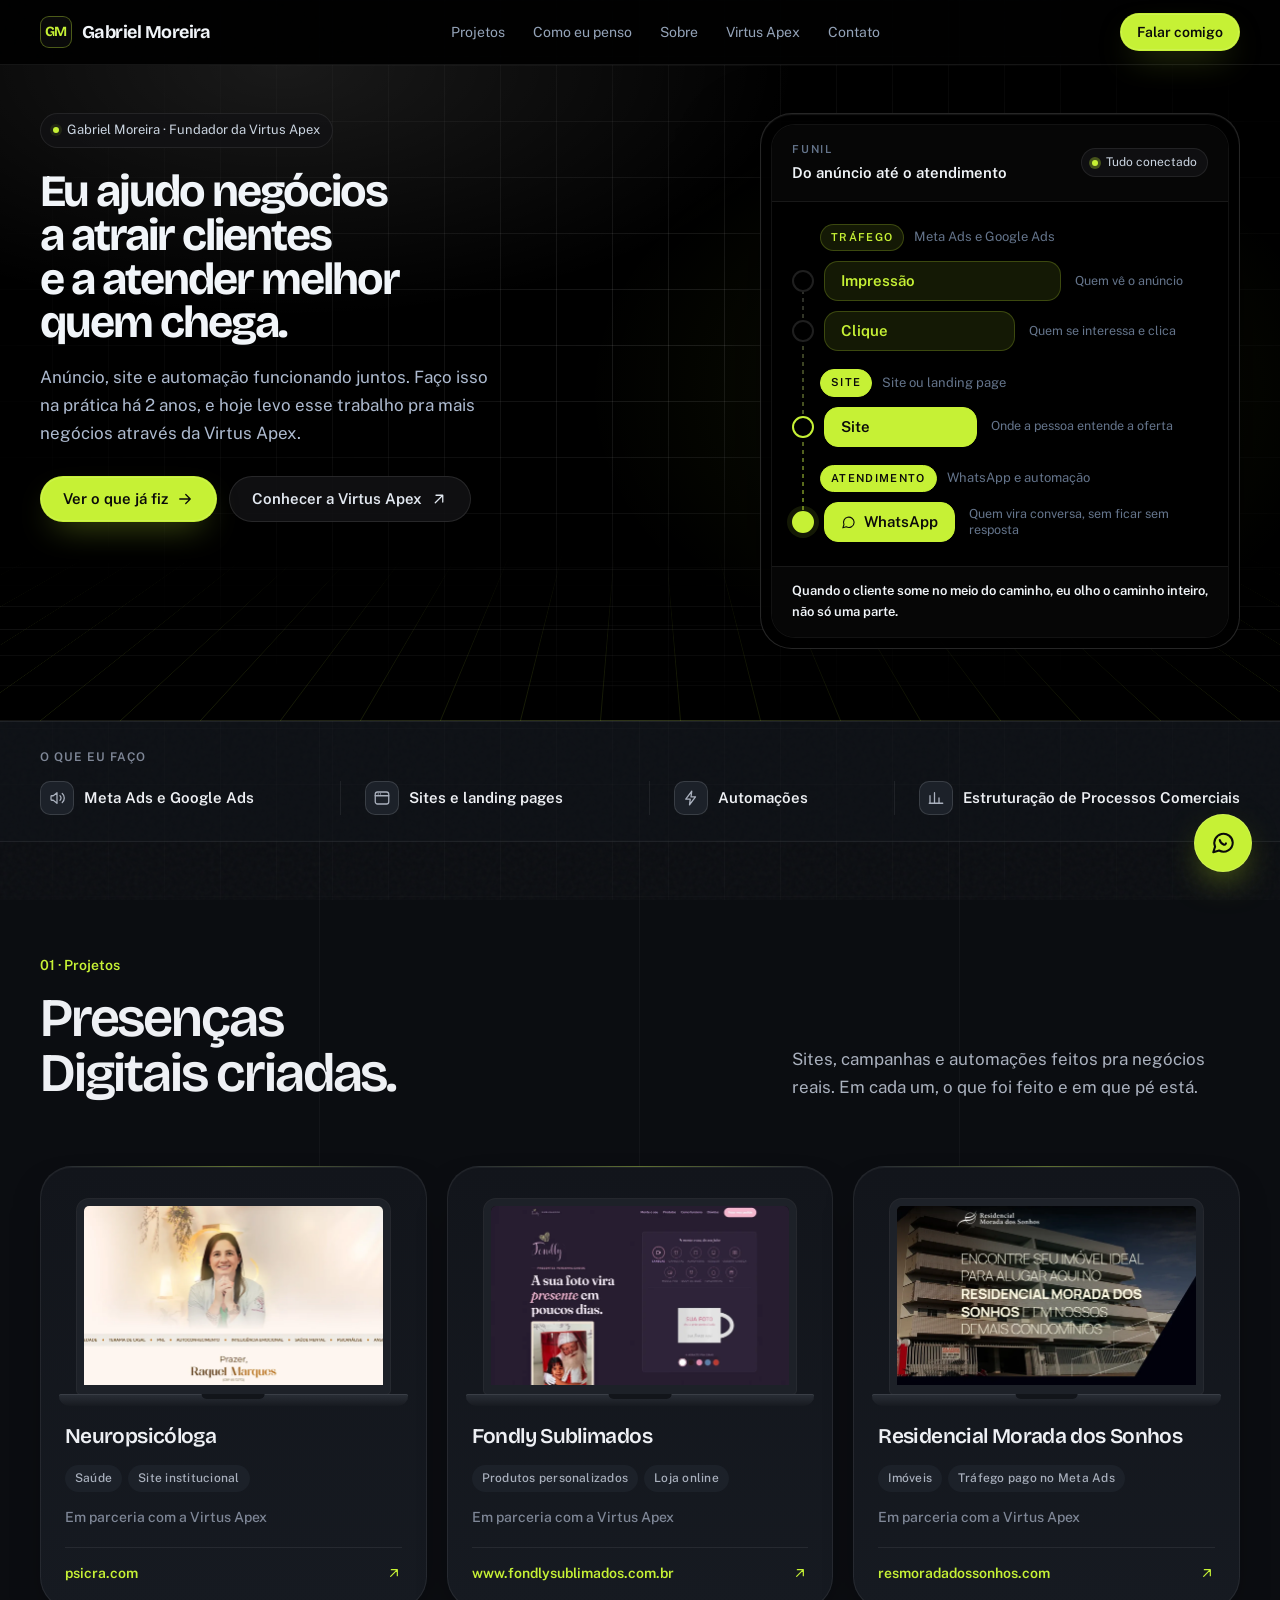
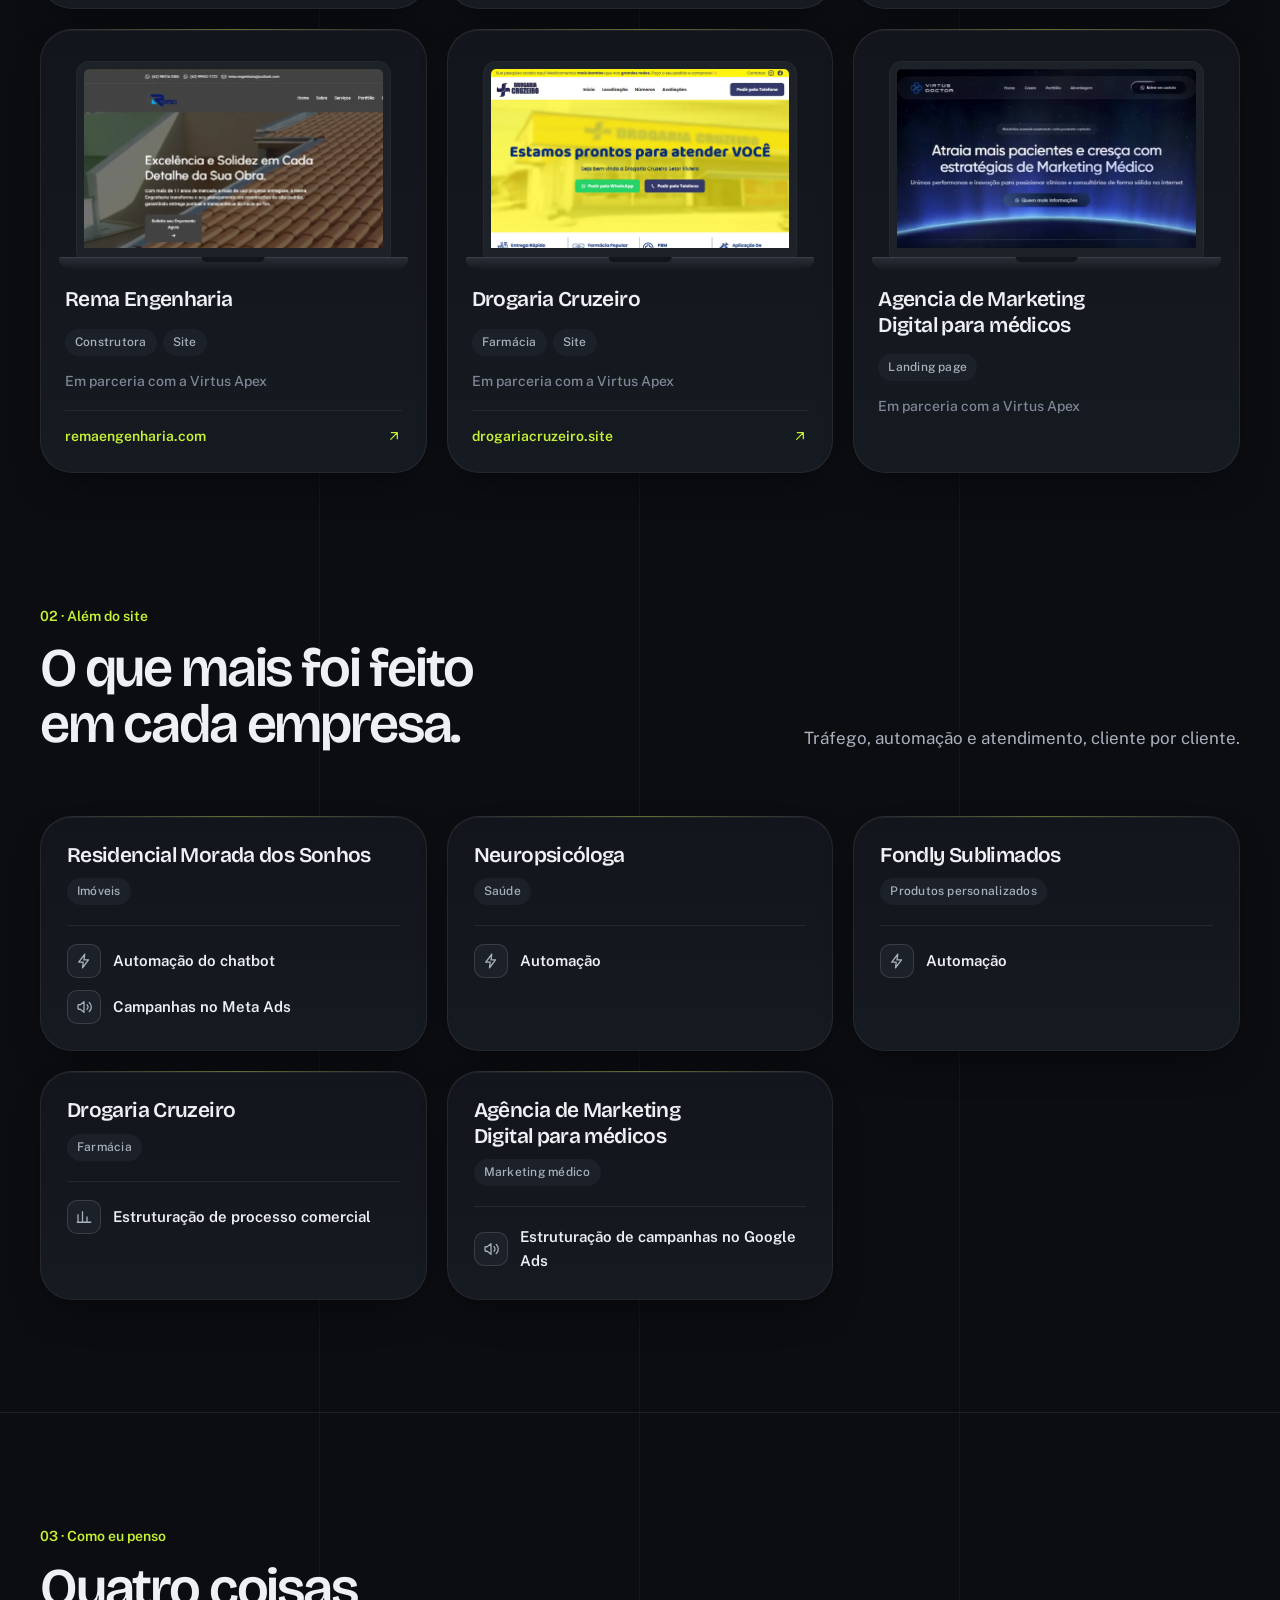
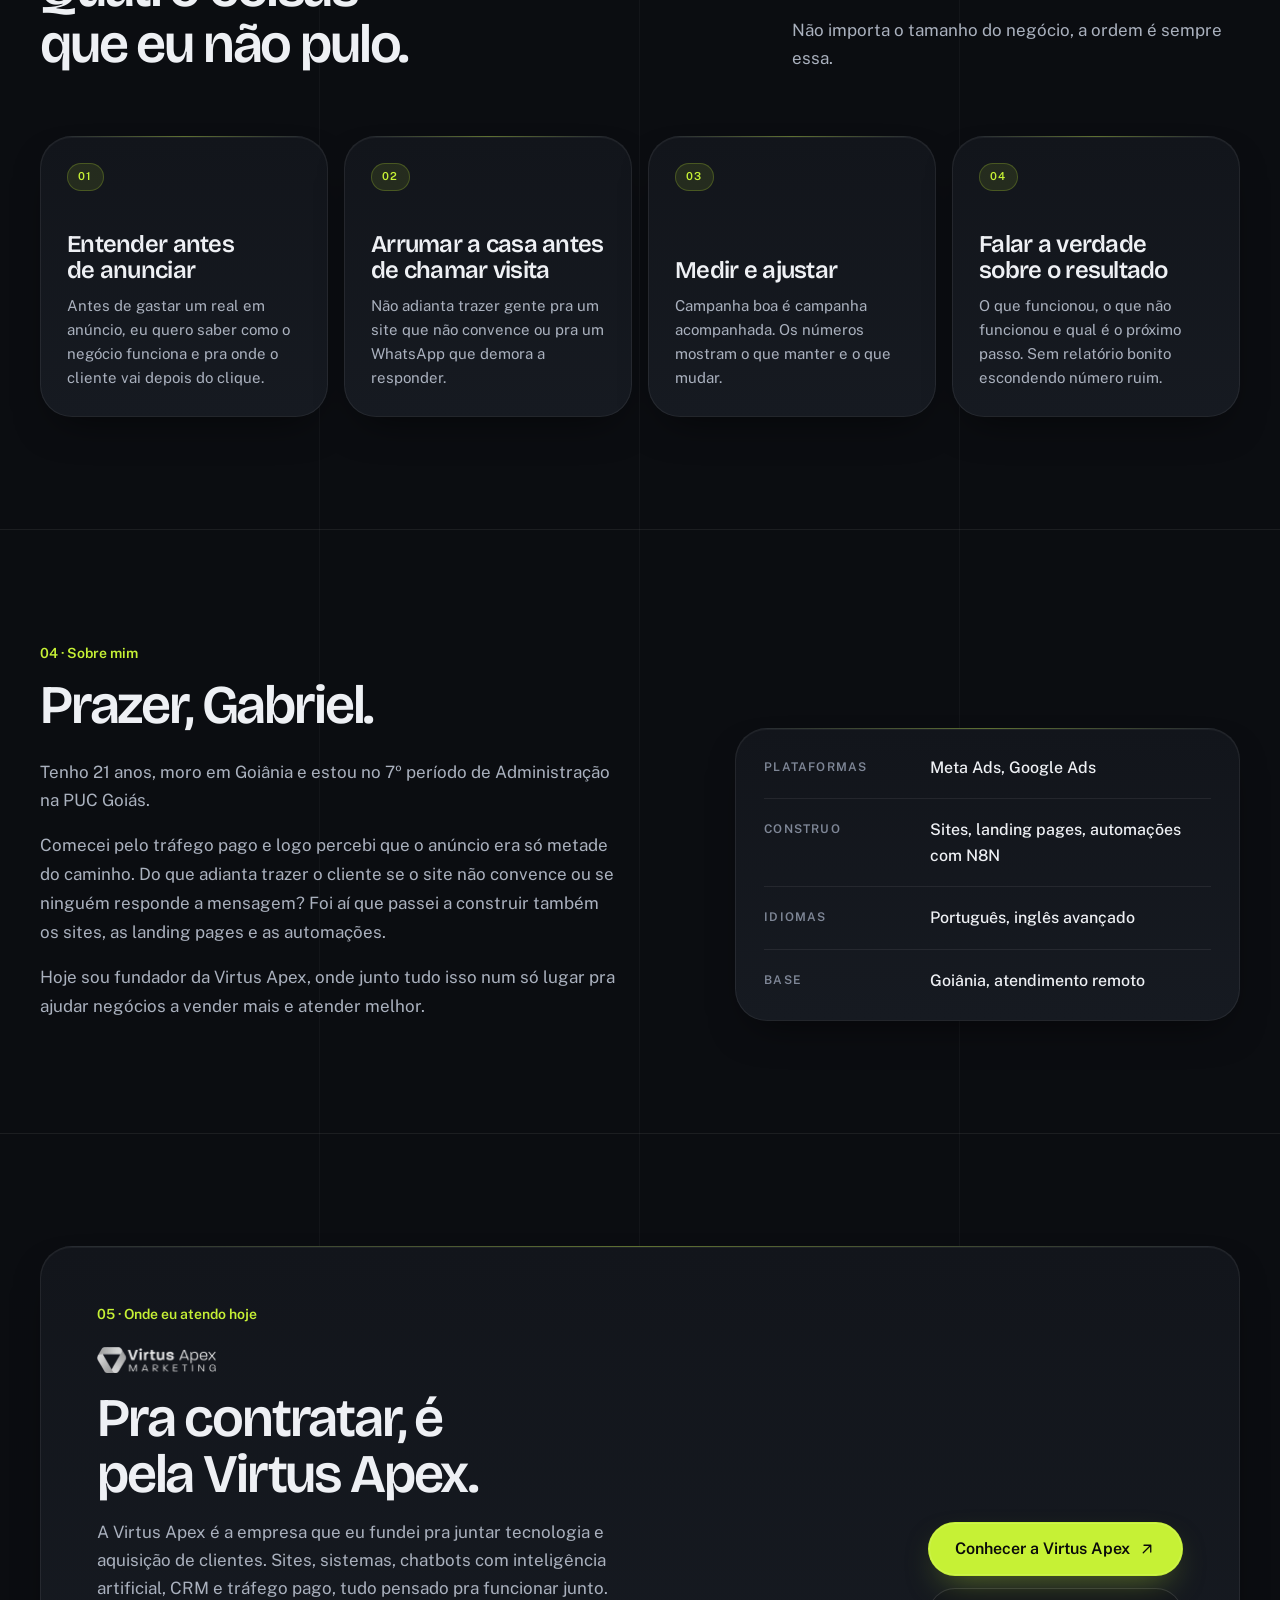
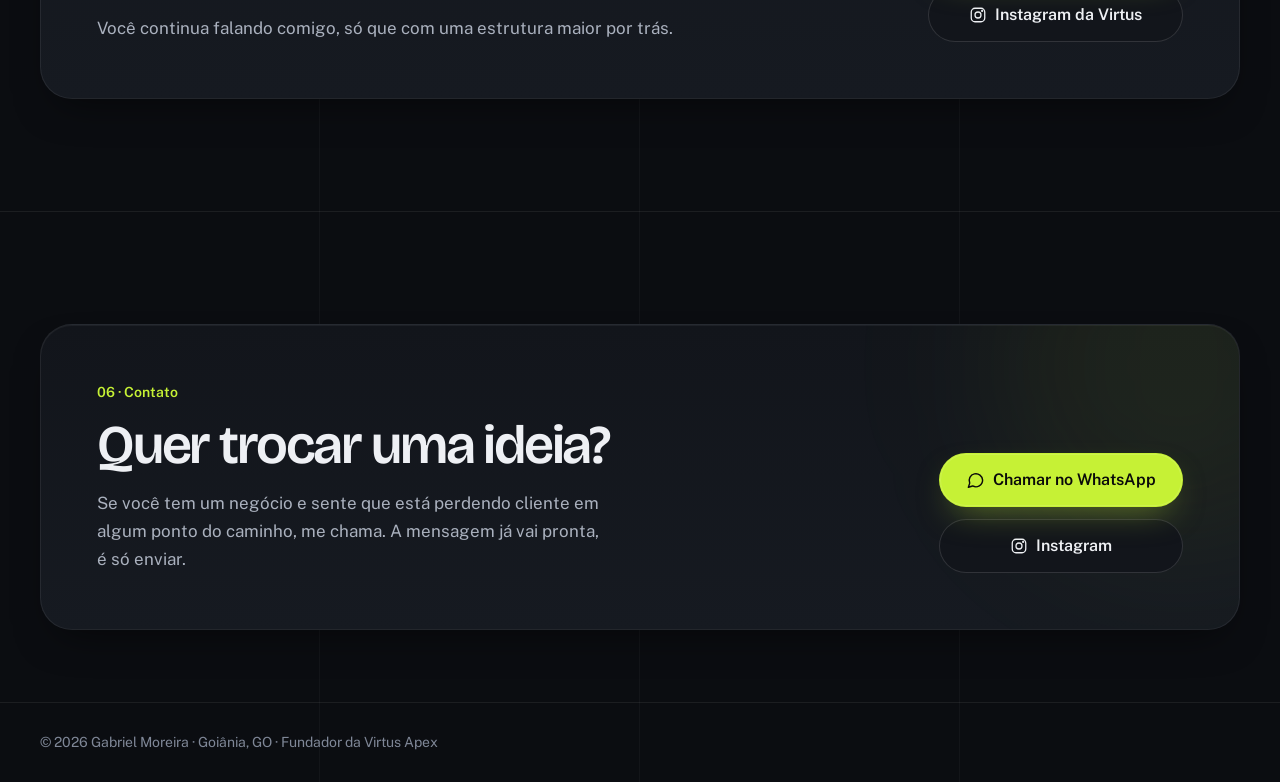
==== commit d4176a00: "WhatsApp e Instagram reais e botão flutuante de WhatsApp Co-Authored-By: Claude Opus 5.5 <noreply@an" ====
--- a/index.html
+++ b/index.html
@@ -30,7 +30,7 @@
      chegarem, faziam o navegador refazer o layout: ~85 a 220 ms de travada) -->
 <link rel="preload" href="fontes/bricolage-grotesque-latin.woff2" as="font" type="font/woff2" crossorigin>
 <link rel="preload" href="fontes/public-sans-latin.woff2" as="font" type="font/woff2" crossorigin>
-<link rel="stylesheet" href="css/style.css?v=20261016">
+<link rel="stylesheet" href="css/style.css?v=20261016b">
 
 
 </head>
@@ -296,7 +296,12 @@
   </footer>
 </div>
 
-<script src="js/dados.js?v=20261016"></script>
-<script src="js/main.js?v=20261016"></script>
+<!-- Botão flutuante de WhatsApp (o link vem de js/dados.js) -->
+<a class="wa-flutuante" data-whatsapp href="#contato" aria-label="Conversar no WhatsApp">
+  <svg viewBox="0 0 24 24" width="26" height="26" fill="none" stroke="currentColor" stroke-width="1.9" stroke-linecap="round" stroke-linejoin="round" aria-hidden="true"><path d="M21 11.5a8.5 8.5 0 0 1-12.6 7.4L3 20.5l1.7-5.2A8.5 8.5 0 1 1 21 11.5Z"/><path d="M9 9.2c.3 1.6 1.9 3.6 3.9 4.4.6.2 1.2-.2 1.5-.7l.3-.5"/></svg>
+</a>
+
+<script src="js/dados.js?v=20261016b"></script>
+<script src="js/main.js?v=20261016b"></script>
 </body>
 </html>
--- a/css/style.css
+++ b/css/style.css
@@ -993,3 +993,22 @@
 /* ---------- Footer ---------- */
 .footer { border-top: 1px solid var(--line); }
 .footer-row { display: flex; flex-wrap: wrap; justify-content: space-between; gap: 8px 24px; padding-block: 28px; font-size: 14px; color: var(--text-3); }
+
+/* ---------- Botão flutuante de WhatsApp ---------- */
+/* Aparece depois da entrada da hero (sobe de leve a partir de 0.9, nunca de 0) */
+.wa-flutuante {
+  position: fixed; z-index: 60;
+  right: max(20px, env(safe-area-inset-right)); bottom: max(20px, env(safe-area-inset-bottom));
+  display: grid; place-items: center; width: 58px; height: 58px; border-radius: 50%;
+  background: var(--accent); color: var(--accent-ink); text-decoration: none;
+  box-shadow: 0 0 0 1px rgba(255, 255, 255, 0.14) inset, 0 14px 34px -10px rgba(198, 241, 53, 0.55), 0 8px 24px rgba(0, 0, 0, 0.5);
+  transition: transform .16s var(--ease), background-color .2s ease;
+  animation: wa-entrar .5s var(--ease) 1.4s both;
+}
+.wa-flutuante:active { transform: scale(0.95); transition-duration: .1s; }
+@media (hover: hover) and (pointer: fine) {
+  .wa-flutuante:hover { transform: scale(1.06); background: var(--accent-hover); }
+}
+@keyframes wa-entrar { from { opacity: 0; transform: translateY(12px) scale(0.9); } to { opacity: 1; transform: none; } }
+@media (min-width: 1024px) { .wa-flutuante { right: 28px; bottom: 28px; } }
+@media (prefers-reduced-motion: reduce) { .wa-flutuante { animation: fade .3s ease 1s both; } }
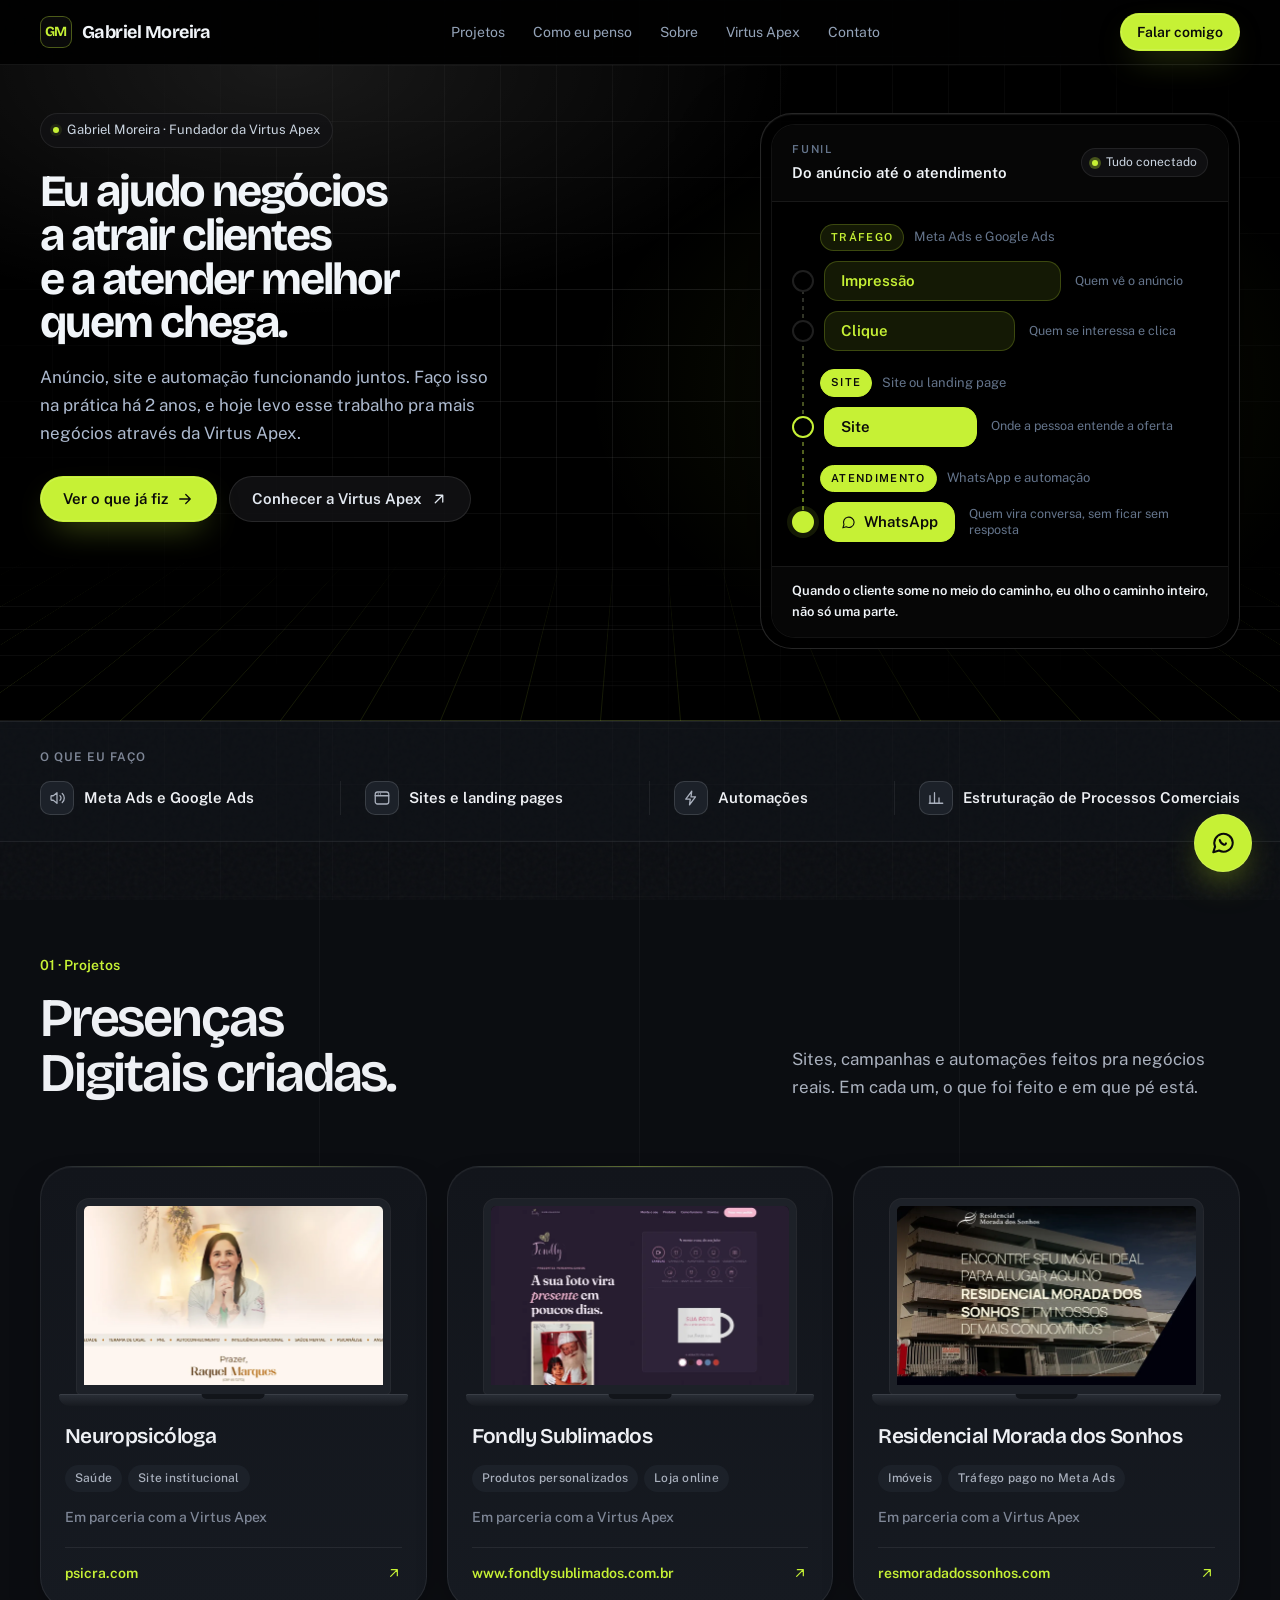
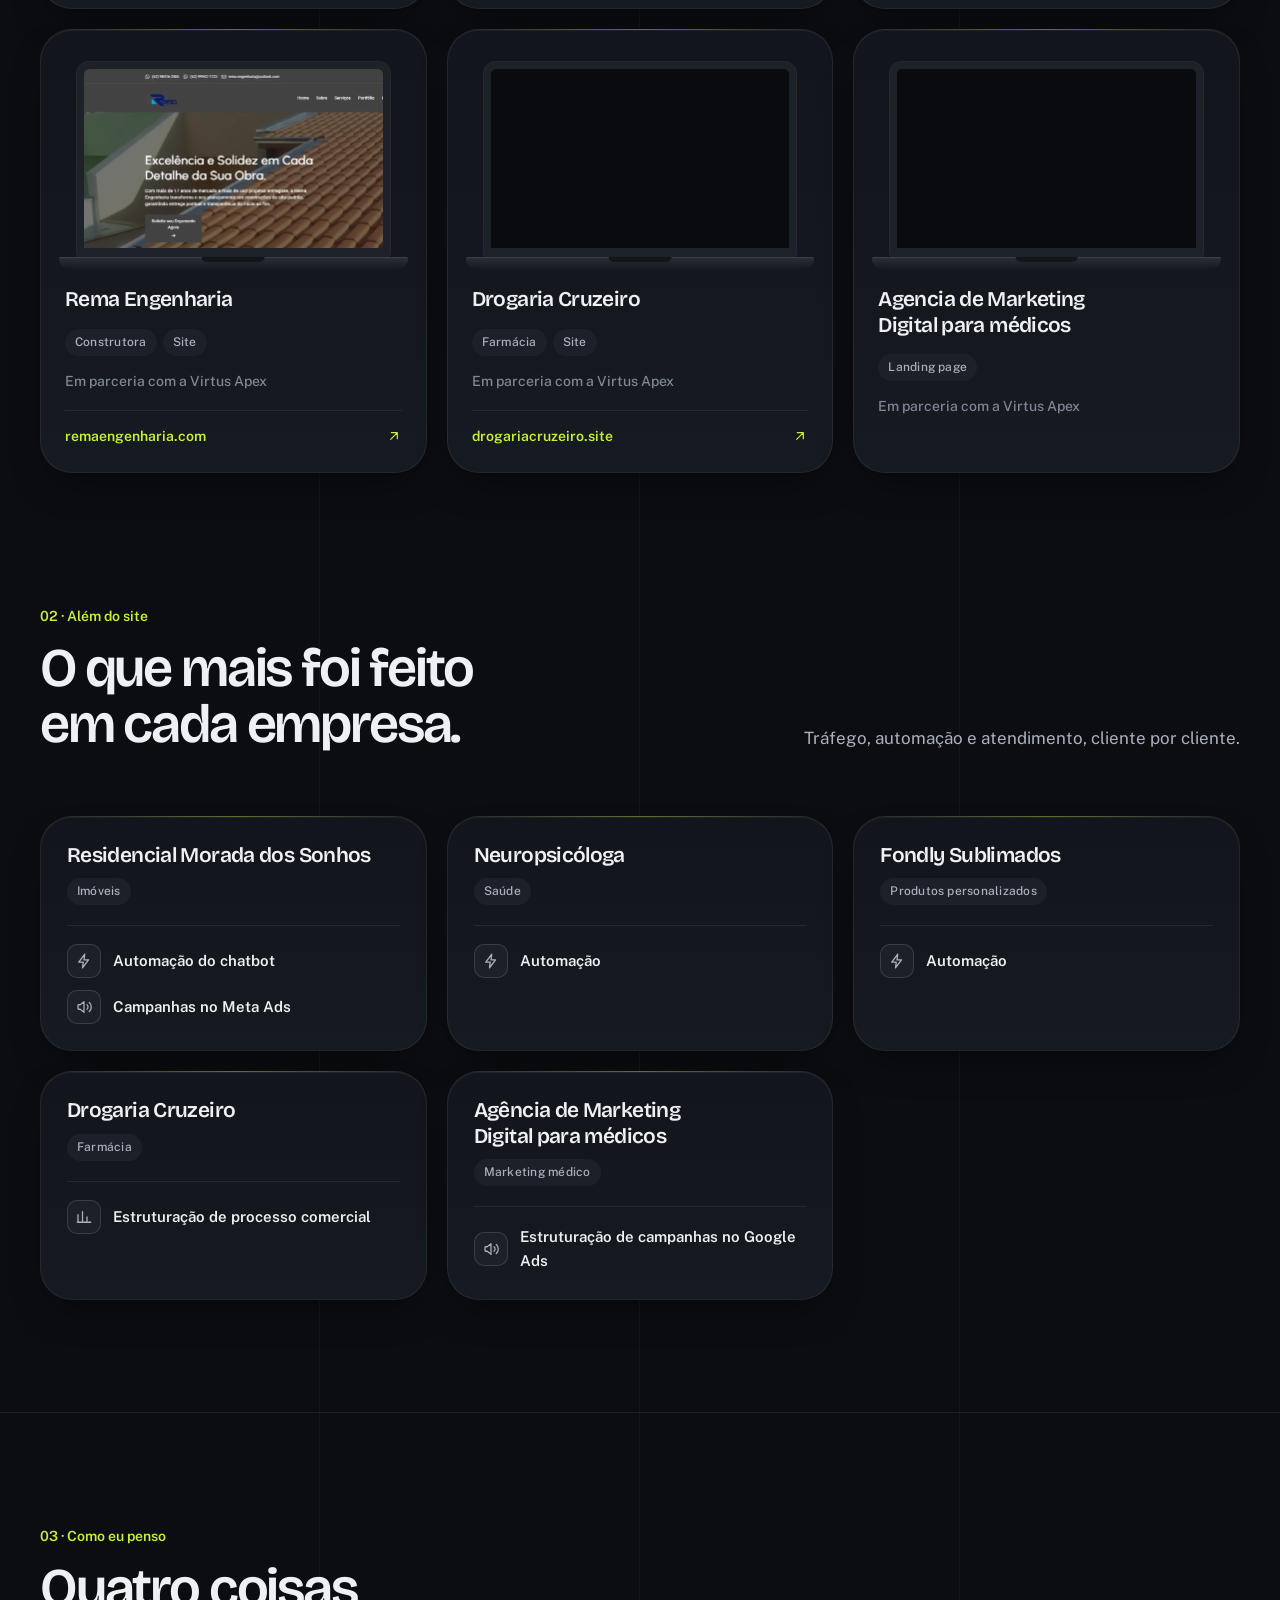
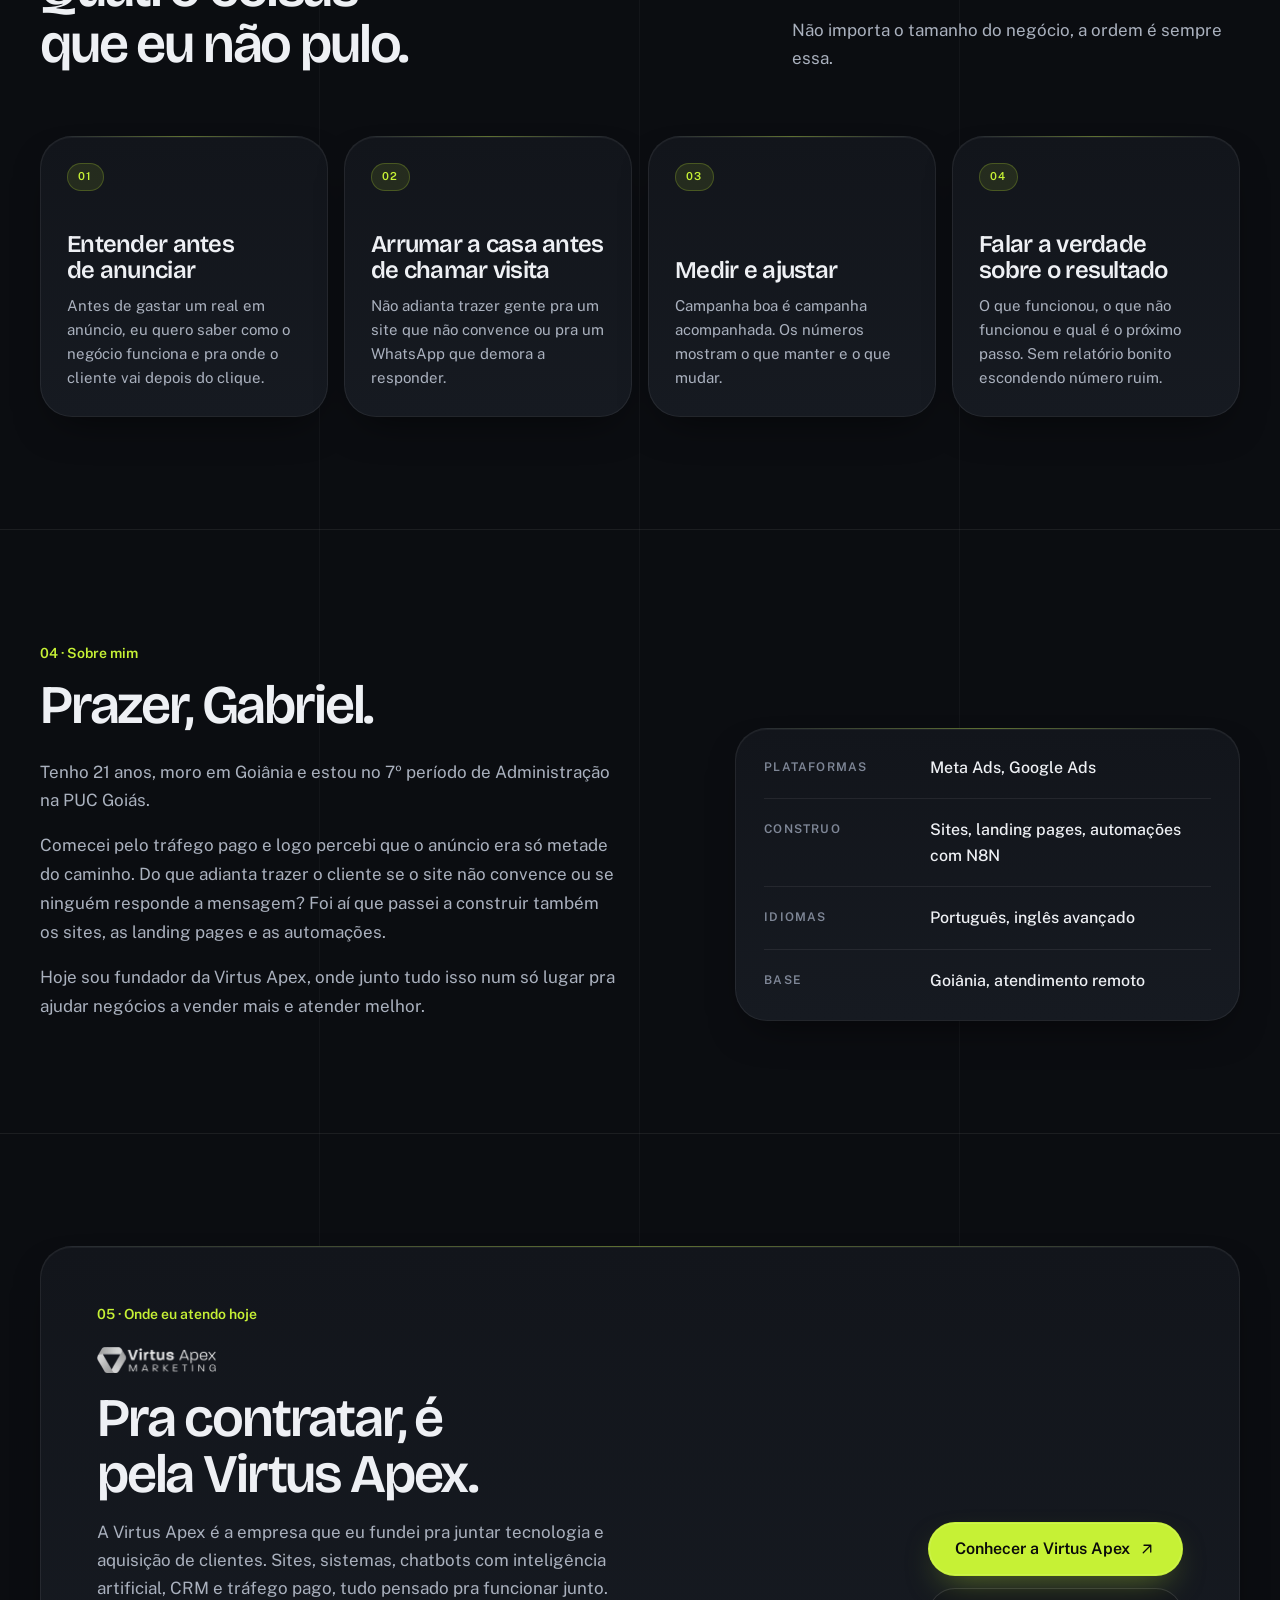
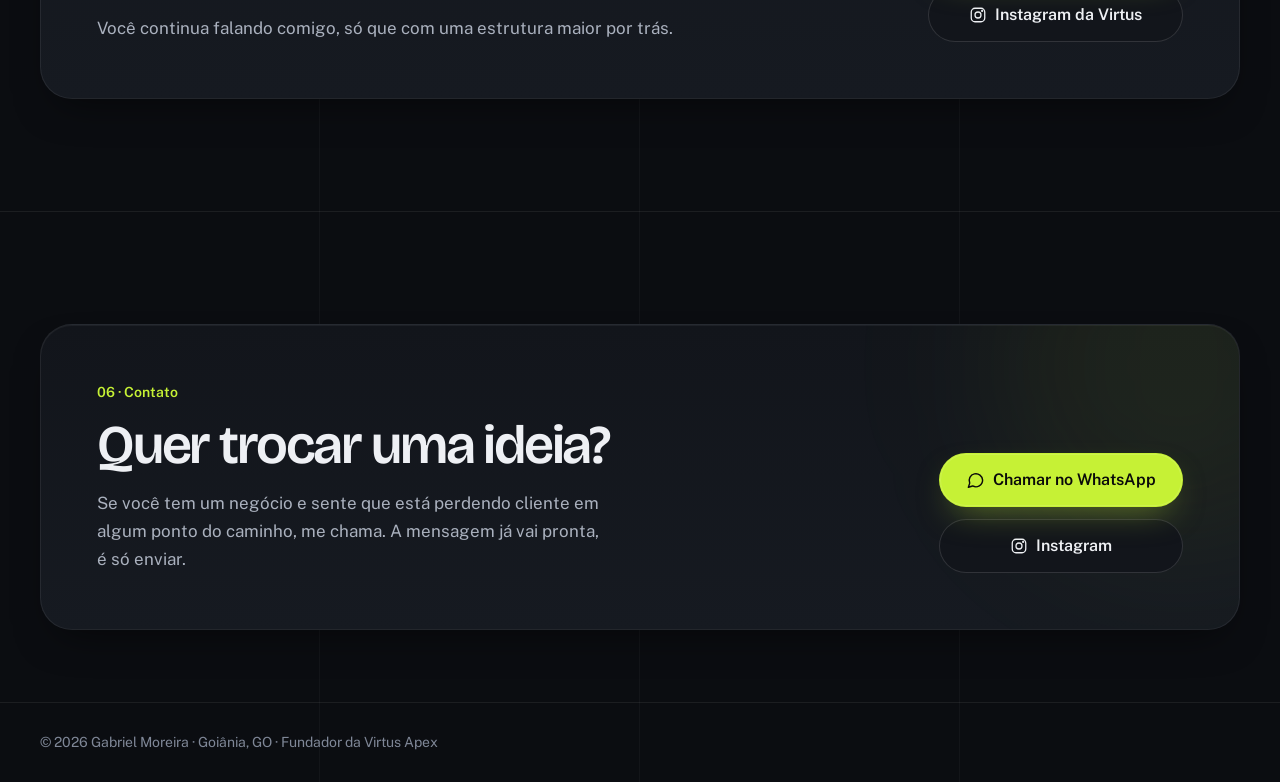
==== commit da737720: "Mensagem do WhatsApp pedindo orçamento Co-Authored-By: Claude Opus 5.5 <noreply@anthropic.com>" ====
--- a/index.html
+++ b/index.html
@@ -30,7 +30,7 @@
      chegarem, faziam o navegador refazer o layout: ~85 a 220 ms de travada) -->
 <link rel="preload" href="fontes/bricolage-grotesque-latin.woff2" as="font" type="font/woff2" crossorigin>
 <link rel="preload" href="fontes/public-sans-latin.woff2" as="font" type="font/woff2" crossorigin>
-<link rel="stylesheet" href="css/style.css?v=20261016b">
+<link rel="stylesheet" href="css/style.css?v=20261016d">
 
 
 </head>
@@ -301,7 +301,7 @@
   <svg viewBox="0 0 24 24" width="26" height="26" fill="none" stroke="currentColor" stroke-width="1.9" stroke-linecap="round" stroke-linejoin="round" aria-hidden="true"><path d="M21 11.5a8.5 8.5 0 0 1-12.6 7.4L3 20.5l1.7-5.2A8.5 8.5 0 1 1 21 11.5Z"/><path d="M9 9.2c.3 1.6 1.9 3.6 3.9 4.4.6.2 1.2-.2 1.5-.7l.3-.5"/></svg>
 </a>
 
-<script src="js/dados.js?v=20261016b"></script>
-<script src="js/main.js?v=20261016b"></script>
+<script src="js/dados.js?v=20261016d"></script>
+<script src="js/main.js?v=20261016d"></script>
 </body>
 </html>
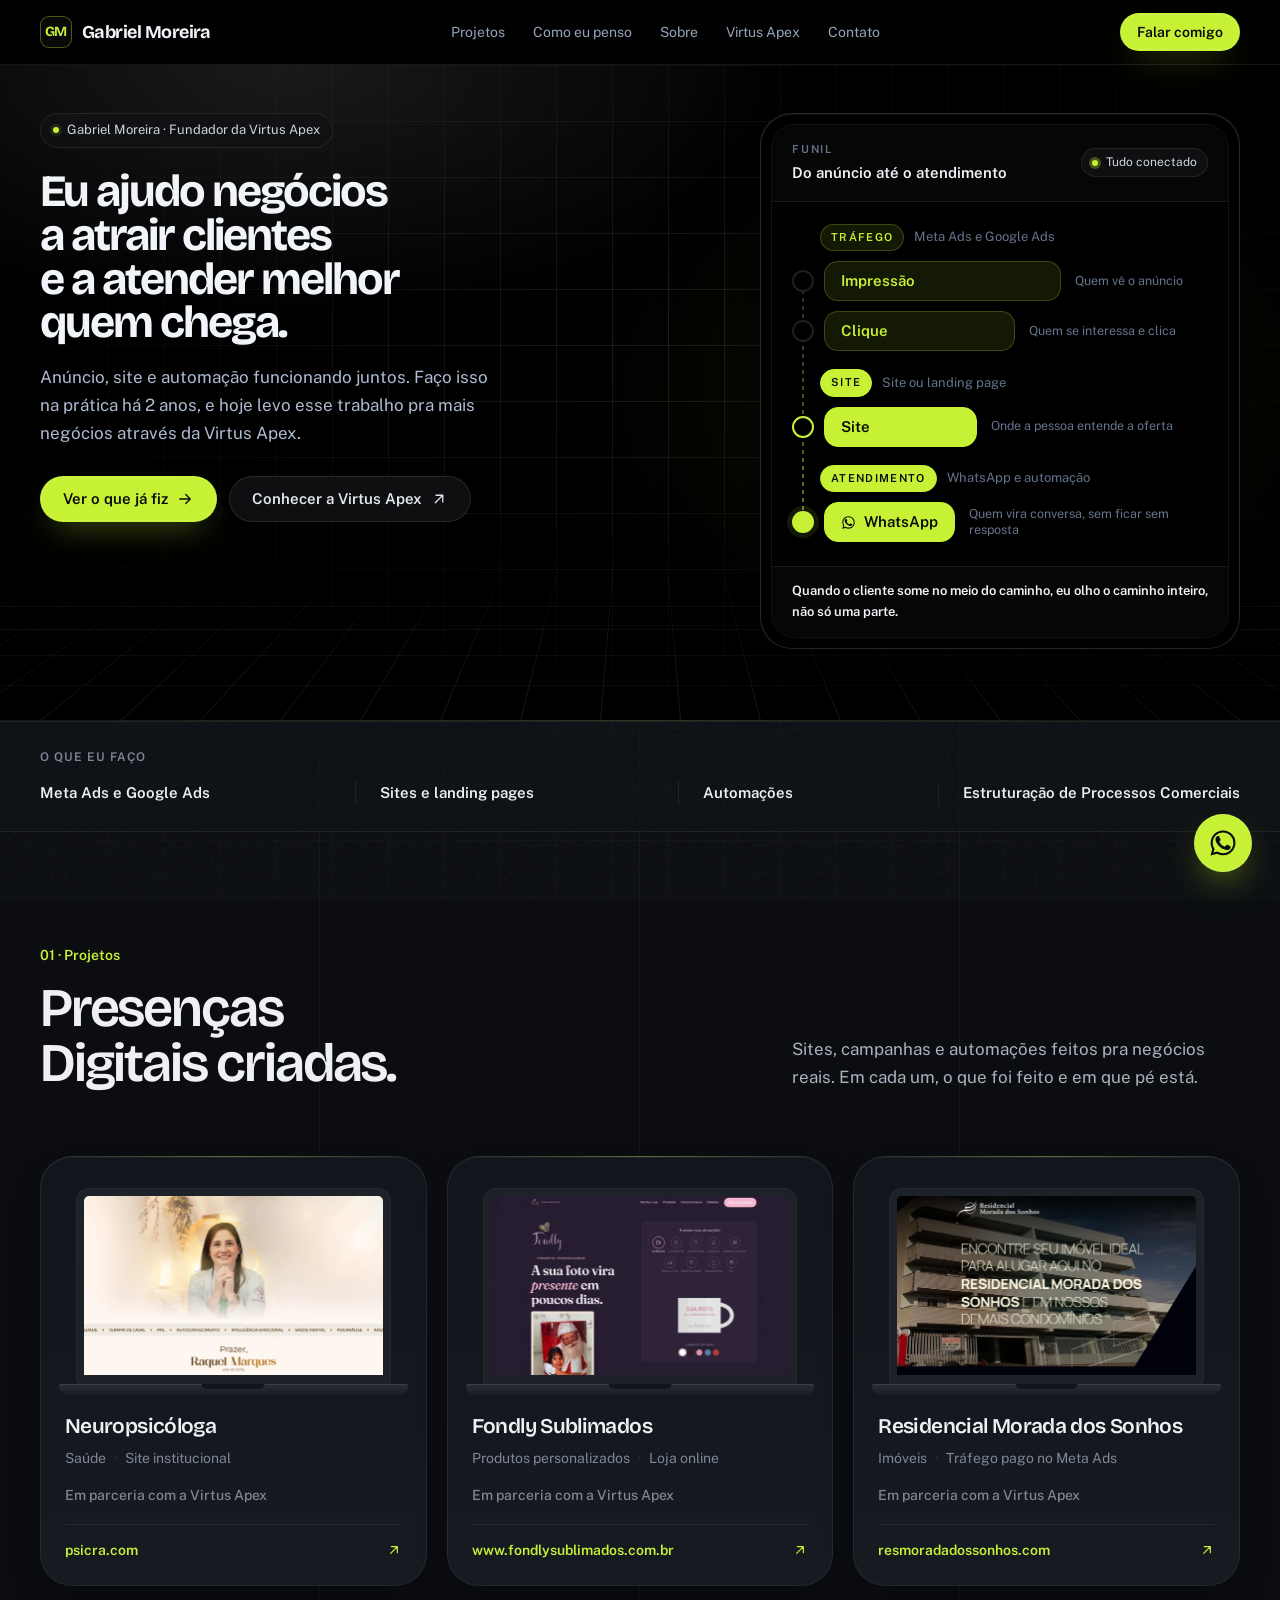
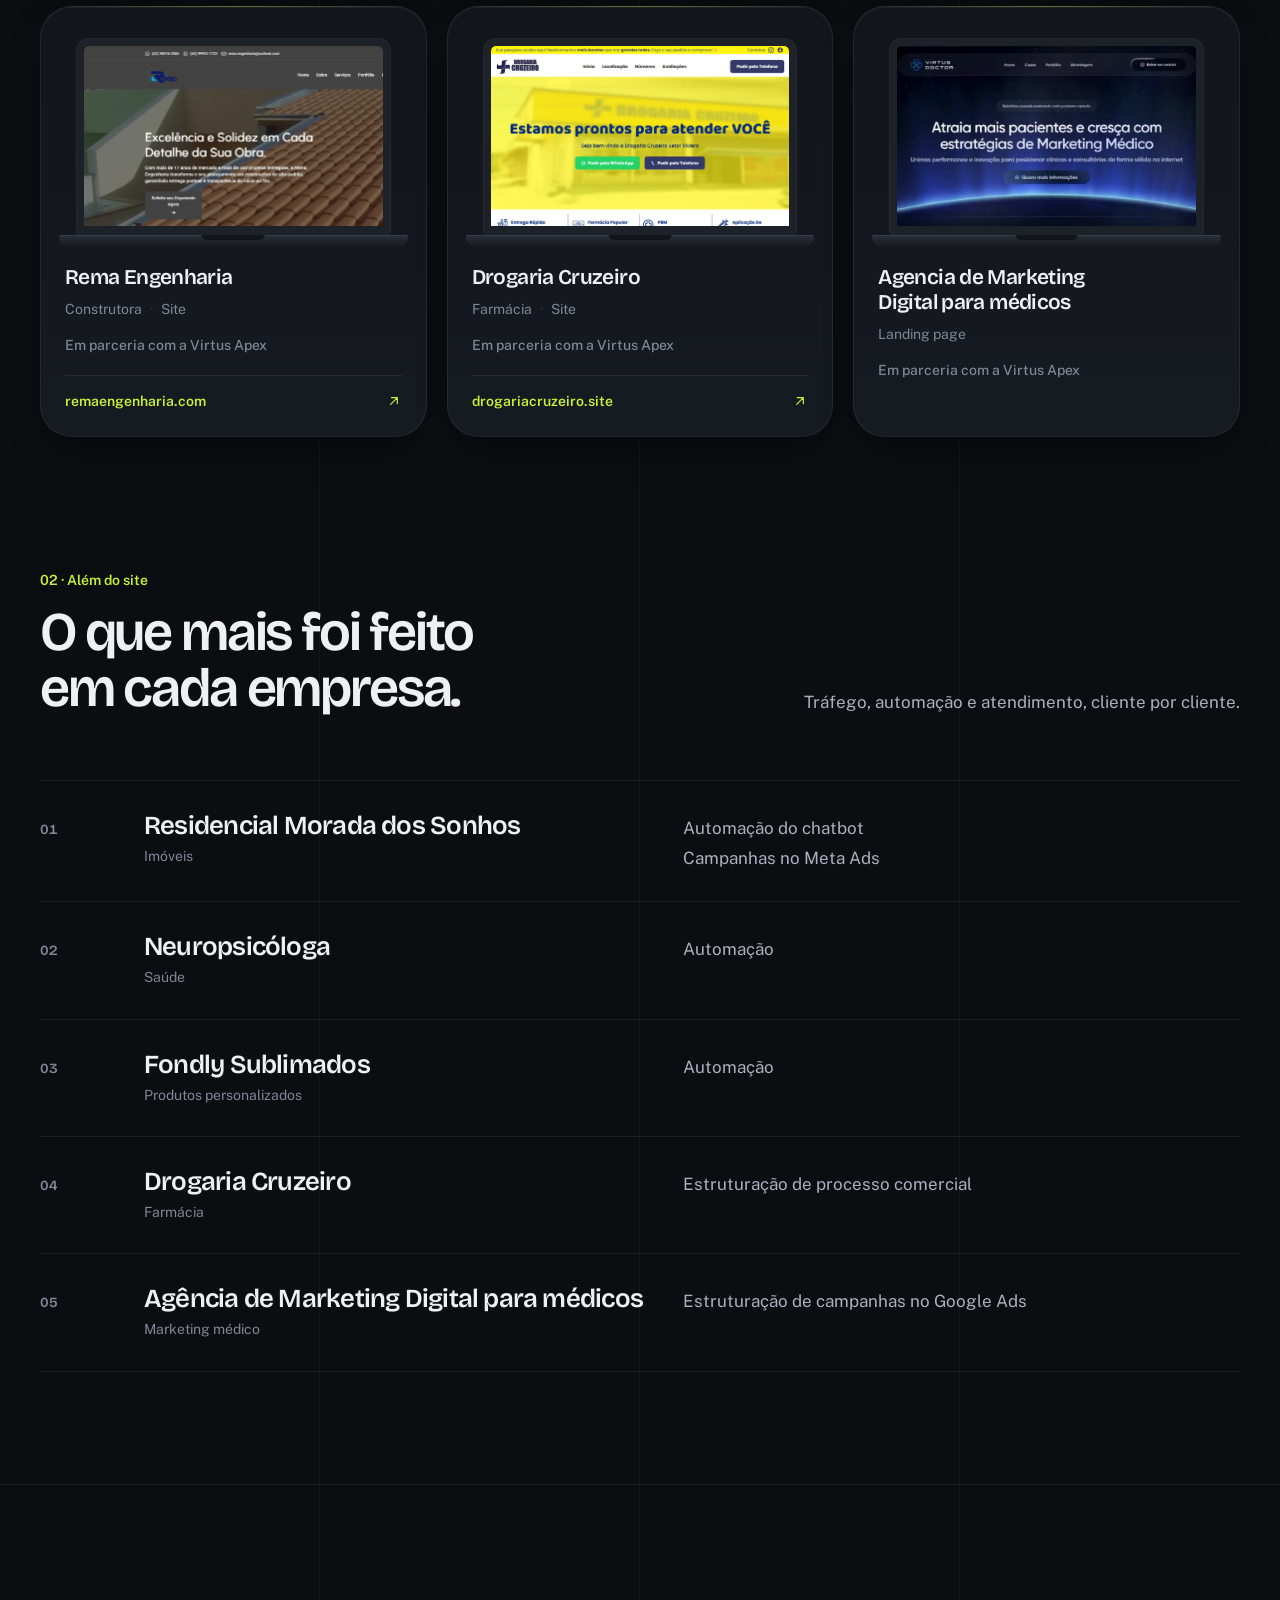
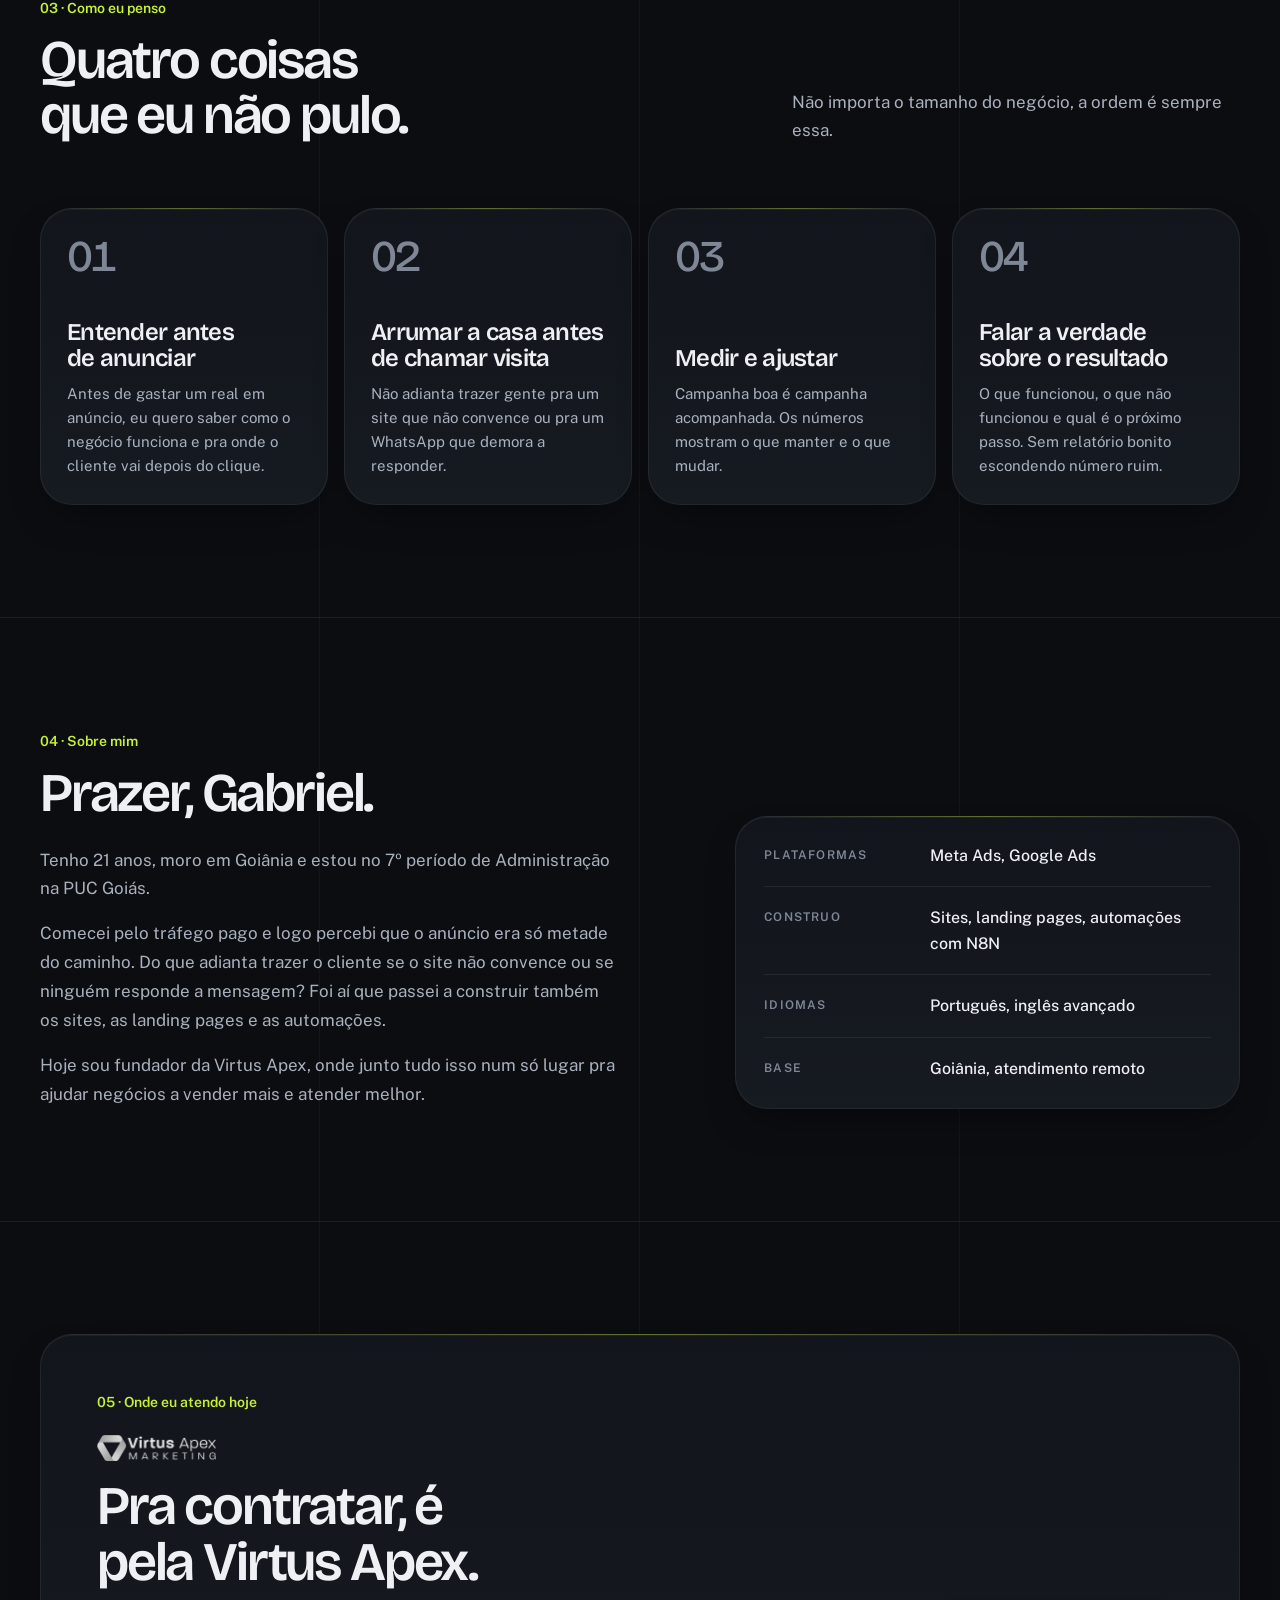
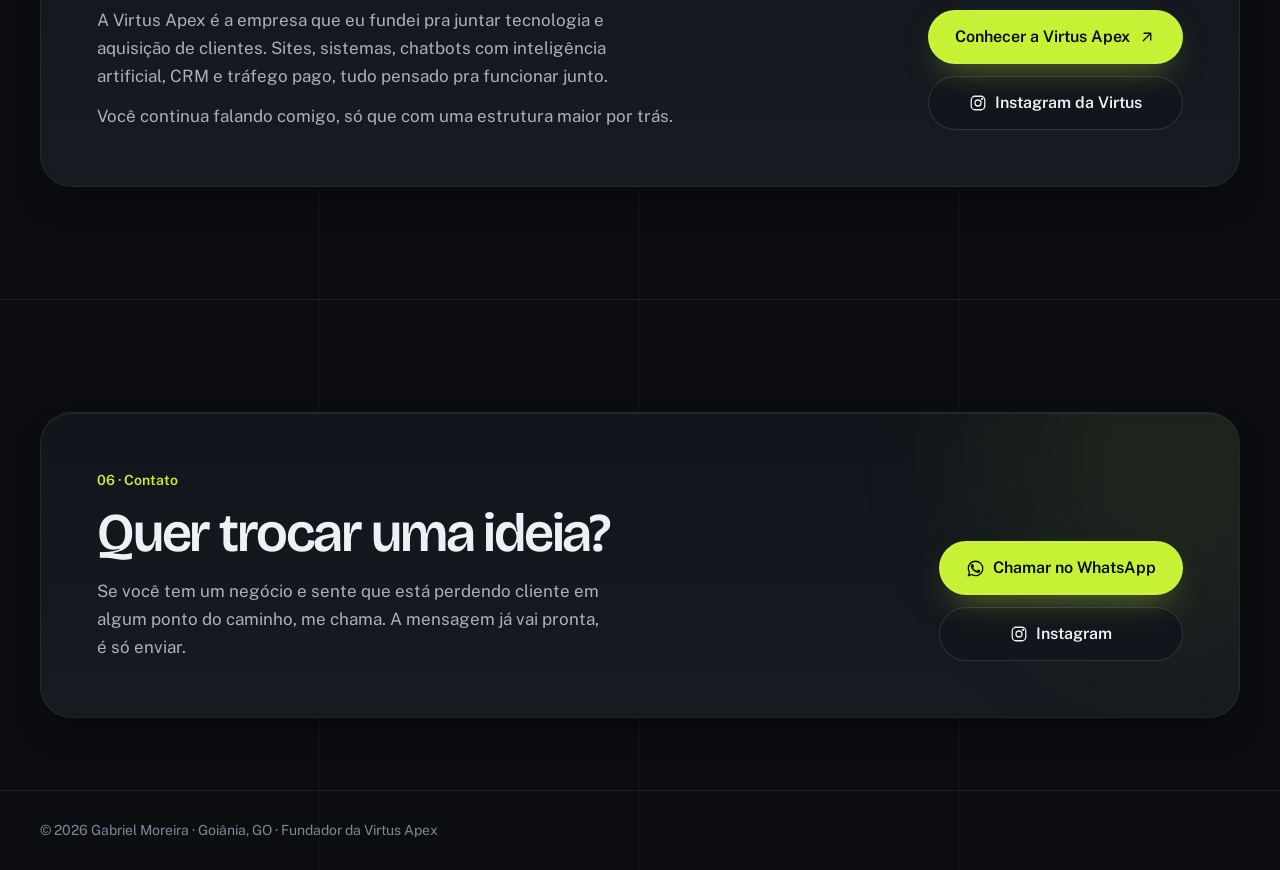
==== commit ddc75b0c: "Menos cara de IA: lista editorial, ícone real do WhatsApp, numerais e etiquetas em texto - Além do s" ====
--- a/index.html
+++ b/index.html
@@ -30,7 +30,7 @@
      chegarem, faziam o navegador refazer o layout: ~85 a 220 ms de travada) -->
 <link rel="preload" href="fontes/bricolage-grotesque-latin.woff2" as="font" type="font/woff2" crossorigin>
 <link rel="preload" href="fontes/public-sans-latin.woff2" as="font" type="font/woff2" crossorigin>
-<link rel="stylesheet" href="css/style.css?v=20261016d">
+<link rel="stylesheet" href="css/style.css?v=20261017">
 
 
 </head>
@@ -135,7 +135,7 @@
                 <div class="stage stage-site stage-last" style="--w:40%; --i:3">
                   <span class="marker"></span>
                   <div class="stage-body"><div class="bar">
-                    <svg viewBox="0 0 24 24" width="15" height="15" fill="none" stroke="currentColor" stroke-width="1.8" stroke-linecap="round" stroke-linejoin="round" aria-hidden="true"><path d="M21 11.5a8.5 8.5 0 0 1-12.6 7.4L3 20.5l1.7-5.2A8.5 8.5 0 1 1 21 11.5Z"/></svg>
+                    <svg viewBox="0 0 24 24" width="15" height="15" aria-hidden="true"><path fill="currentColor" d="M17.47 14.38c-.3-.15-1.76-.87-2.03-.97-.27-.1-.47-.15-.67.15-.2.3-.77.97-.94 1.17-.17.2-.35.22-.64.07-.3-.15-1.26-.46-2.4-1.48-.88-.79-1.48-1.76-1.65-2.06-.17-.3-.02-.46.13-.6.13-.13.3-.35.45-.52.15-.17.2-.3.3-.5.1-.2.05-.37-.03-.52-.07-.15-.67-1.6-.92-2.2-.24-.58-.49-.5-.67-.5h-.57c-.2 0-.52.07-.8.37-.27.3-1.04 1.02-1.04 2.48s1.07 2.88 1.21 3.08c.15.2 2.1 3.2 5.08 4.49.71.31 1.26.49 1.7.63.71.23 1.36.2 1.87.12.57-.08 1.76-.72 2-1.41.25-.7.25-1.29.17-1.41-.07-.13-.27-.2-.57-.35z"/><path fill="currentColor" d="M12.04 2C6.57 2 2.13 6.43 2.13 11.9c0 1.75.46 3.46 1.33 4.96L2 22l5.27-1.38a9.9 9.9 0 0 0 4.77 1.22h.01c5.46 0 9.9-4.44 9.9-9.9A9.86 9.86 0 0 0 12.04 2zm0 18.17h-.01a8.23 8.23 0 0 1-4.19-1.15l-.3-.18-3.13.82.84-3.05-.2-.31a8.2 8.2 0 0 1-1.26-4.4c0-4.54 3.7-8.24 8.25-8.24 2.2 0 4.27.86 5.83 2.42a8.18 8.18 0 0 1 2.41 5.83c0 4.55-3.7 8.26-8.24 8.26z"/></svg>
                     <span>WhatsApp</span></div><small>Quem vira conversa, sem ficar sem resposta</small></div>
                 </div>
               </div>
@@ -180,7 +180,7 @@
           </div>
           <p class="section-text">Tráfego, automação e atendimento, cliente por cliente.</p>
         </div>
-        <div class="alem" id="lista-alem"></div>
+        <ol class="alem" id="lista-alem"></ol>
       </div>
     </section>
 
@@ -196,22 +196,22 @@
         </div>
         <ol class="steps">
           <li class="card step">
-            <span class="tag tag-soft">01</span>
+            <span class="step-num">01</span>
             <h3>Entender antes de anunciar</h3>
             <p>Antes de gastar um real em anúncio, eu quero saber como o negócio funciona e pra onde o cliente vai depois do clique.</p>
           </li>
           <li class="card step">
-            <span class="tag tag-soft">02</span>
+            <span class="step-num">02</span>
             <h3>Arrumar a casa antes de chamar visita</h3>
             <p>Não adianta trazer gente pra um site que não convence ou pra um WhatsApp que demora a responder.</p>
           </li>
           <li class="card step">
-            <span class="tag tag-soft">03</span>
+            <span class="step-num">03</span>
             <h3>Medir e ajustar</h3>
             <p>Campanha boa é campanha acompanhada. Os números mostram o que manter e o que mudar.</p>
           </li>
           <li class="card step">
-            <span class="tag tag-soft">04</span>
+            <span class="step-num">04</span>
             <h3>Falar a verdade sobre o resultado</h3>
             <p>O que funcionou, o que não funcionou e qual é o próximo passo. Sem relatório bonito escondendo número ruim.</p>
           </li>
@@ -275,7 +275,7 @@
           </div>
           <div class="cta-actions">
             <a class="btn btn-primary btn-lg" data-whatsapp href="#contato">
-              <svg viewBox="0 0 24 24" width="19" height="19" fill="none" stroke="currentColor" stroke-width="1.8" stroke-linecap="round" stroke-linejoin="round" aria-hidden="true"><path d="M21 11.5a8.5 8.5 0 0 1-12.6 7.4L3 20.5l1.7-5.2A8.5 8.5 0 1 1 21 11.5Z"/></svg>
+              <svg viewBox="0 0 24 24" width="19" height="19" aria-hidden="true"><path fill="currentColor" d="M17.47 14.38c-.3-.15-1.76-.87-2.03-.97-.27-.1-.47-.15-.67.15-.2.3-.77.97-.94 1.17-.17.2-.35.22-.64.07-.3-.15-1.26-.46-2.4-1.48-.88-.79-1.48-1.76-1.65-2.06-.17-.3-.02-.46.13-.6.13-.13.3-.35.45-.52.15-.17.2-.3.3-.5.1-.2.05-.37-.03-.52-.07-.15-.67-1.6-.92-2.2-.24-.58-.49-.5-.67-.5h-.57c-.2 0-.52.07-.8.37-.27.3-1.04 1.02-1.04 2.48s1.07 2.88 1.21 3.08c.15.2 2.1 3.2 5.08 4.49.71.31 1.26.49 1.7.63.71.23 1.36.2 1.87.12.57-.08 1.76-.72 2-1.41.25-.7.25-1.29.17-1.41-.07-.13-.27-.2-.57-.35z"/><path fill="currentColor" d="M12.04 2C6.57 2 2.13 6.43 2.13 11.9c0 1.75.46 3.46 1.33 4.96L2 22l5.27-1.38a9.9 9.9 0 0 0 4.77 1.22h.01c5.46 0 9.9-4.44 9.9-9.9A9.86 9.86 0 0 0 12.04 2zm0 18.17h-.01a8.23 8.23 0 0 1-4.19-1.15l-.3-.18-3.13.82.84-3.05-.2-.31a8.2 8.2 0 0 1-1.26-4.4c0-4.54 3.7-8.24 8.25-8.24 2.2 0 4.27.86 5.83 2.42a8.18 8.18 0 0 1 2.41 5.83c0 4.55-3.7 8.26-8.24 8.26z"/></svg>
               Chamar no WhatsApp
             </a>
             <a class="btn btn-ghost btn-lg" data-instagram href="#contato">
@@ -298,10 +298,10 @@
 
 <!-- Botão flutuante de WhatsApp (o link vem de js/dados.js) -->
 <a class="wa-flutuante" data-whatsapp href="#contato" aria-label="Conversar no WhatsApp">
-  <svg viewBox="0 0 24 24" width="26" height="26" fill="none" stroke="currentColor" stroke-width="1.9" stroke-linecap="round" stroke-linejoin="round" aria-hidden="true"><path d="M21 11.5a8.5 8.5 0 0 1-12.6 7.4L3 20.5l1.7-5.2A8.5 8.5 0 1 1 21 11.5Z"/><path d="M9 9.2c.3 1.6 1.9 3.6 3.9 4.4.6.2 1.2-.2 1.5-.7l.3-.5"/></svg>
+  <svg viewBox="0 0 24 24" width="26" height="26" aria-hidden="true"><path fill="currentColor" d="M17.47 14.38c-.3-.15-1.76-.87-2.03-.97-.27-.1-.47-.15-.67.15-.2.3-.77.97-.94 1.17-.17.2-.35.22-.64.07-.3-.15-1.26-.46-2.4-1.48-.88-.79-1.48-1.76-1.65-2.06-.17-.3-.02-.46.13-.6.13-.13.3-.35.45-.52.15-.17.2-.3.3-.5.1-.2.05-.37-.03-.52-.07-.15-.67-1.6-.92-2.2-.24-.58-.49-.5-.67-.5h-.57c-.2 0-.52.07-.8.37-.27.3-1.04 1.02-1.04 2.48s1.07 2.88 1.21 3.08c.15.2 2.1 3.2 5.08 4.49.71.31 1.26.49 1.7.63.71.23 1.36.2 1.87.12.57-.08 1.76-.72 2-1.41.25-.7.25-1.29.17-1.41-.07-.13-.27-.2-.57-.35z"/><path fill="currentColor" d="M12.04 2C6.57 2 2.13 6.43 2.13 11.9c0 1.75.46 3.46 1.33 4.96L2 22l5.27-1.38a9.9 9.9 0 0 0 4.77 1.22h.01c5.46 0 9.9-4.44 9.9-9.9A9.86 9.86 0 0 0 12.04 2zm0 18.17h-.01a8.23 8.23 0 0 1-4.19-1.15l-.3-.18-3.13.82.84-3.05-.2-.31a8.2 8.2 0 0 1-1.26-4.4c0-4.54 3.7-8.24 8.25-8.24 2.2 0 4.27.86 5.83 2.42a8.18 8.18 0 0 1 2.41 5.83c0 4.55-3.7 8.26-8.24 8.26z"/></svg>
 </a>
 
-<script src="js/dados.js?v=20261016d"></script>
-<script src="js/main.js?v=20261016d"></script>
+<script src="js/dados.js?v=20261017"></script>
+<script src="js/main.js?v=20261017"></script>
 </body>
 </html>
--- a/css/style.css
+++ b/css/style.css
@@ -757,12 +757,7 @@
 }
 .servicos { list-style: none; margin: 0; padding: 0; display: grid; grid-template-columns: 1fr 1fr; gap: 14px 16px; }
 .servico { display: flex; align-items: center; gap: 10px; font-weight: 600; font-size: 15px; color: var(--text); }
-.servico-icone {
-  flex: none; display: grid; place-items: center; width: 34px; height: 34px;
-  border-radius: 10px; color: var(--text-2);
-  background: var(--surface-3); border: 1px solid var(--line-2);
-}
-@media (max-width: 380px) { .servico { font-size: 14px; } .servico-icone { width: 30px; height: 30px; } }
+@media (max-width: 380px) { .servico { font-size: 14px; } }
 @media (min-width: 640px) and (max-width: 1023px) {
   .servicos { gap: 16px 32px; }
 }
@@ -864,7 +859,9 @@
 .status-em-desenvolvimento { background: var(--warn-soft); color: var(--warn); }
 .status-concluido { background: var(--accent-soft); color: var(--accent); }
 .project-desc { margin-top: 8px; font-size: 15px; color: var(--text-2); }
-.project-tags { list-style: none; margin-top: 16px; display: flex; flex-wrap: wrap; gap: 6px; }
+/* segmento e tipo como texto corrido (no lugar das pílulas) */
+.project-tags { list-style: none; margin-top: 8px; display: flex; flex-wrap: wrap; gap: 0; font-size: 14px; color: var(--text-3); }
+.project-tags li + li::before { content: "·"; margin: 0 8px; color: var(--line-2); }
 .project-link {
   margin-top: 20px; padding-top: 14px; border-top: 1px solid var(--line);
   display: flex; align-items: center; justify-content: space-between;
@@ -935,23 +932,45 @@
 #projetos { padding-bottom: 40px; }
 #alem-do-site { padding-top: 40px; border-top: 0; }
 @media (min-width: 1024px) { #projetos { padding-bottom: 56px; } #alem-do-site { padding-top: 56px; } }
-.alem { display: grid; gap: 20px; grid-template-columns: repeat(auto-fill, minmax(min(100%, 320px), 1fr)); }
-.alem-card { padding: 26px; display: flex; flex-direction: column; gap: 20px; }
-.alem-topo { display: flex; flex-direction: column; align-items: flex-start; gap: 10px; }
-.alem-card h3 { font-size: 21px; line-height: 1.2; }
-.alem-feitos { list-style: none; display: grid; gap: 12px; padding-top: 18px; border-top: 1px solid var(--line); }
-.alem-feitos li { display: flex; align-items: center; gap: 12px; font-size: 15px; font-weight: 600; color: var(--text); }
-.alem-comprovante { margin: auto 0 0; }
+/* lista editorial: número, empresa e o que foi feito, separados por linhas
+   finas (no lugar da grade de cards com ícones) */
+.alem { list-style: none; margin: 0; padding: 0; border-bottom: 1px solid var(--line); }
+.alem-linha {
+  position: relative; display: grid; grid-template-columns: 44px 1fr; gap: 6px 16px;
+  padding: 24px 0; border-top: 1px solid var(--line);
+}
+.alem-num { grid-row: span 2; padding-top: 4px; font-family: var(--font-display); font-size: 14px; font-weight: 600; color: var(--text-3); font-variant-numeric: tabular-nums; transition: color .2s ease; }
+.alem-empresa h3 { font-size: 22px; line-height: 1.15; letter-spacing: -0.03em; }
+.alem-empresa p { margin-top: 4px; font-size: 14px; color: var(--text-3); }
+.alem-feitos { list-style: none; display: grid; gap: 4px; margin-top: 10px; }
+.alem-feitos li { font-size: 16px; line-height: 1.5; color: var(--text-2); }
+.alem-comprovante { grid-column: 2; margin: 14px 0 0; max-width: 520px; }
 .alem-comprovante img { width: 100%; border-radius: var(--radius-md); border: 1px solid var(--line); }
 .alem-comprovante figcaption { margin-top: 8px; font-size: 12px; font-weight: 600; letter-spacing: 0.1em; text-transform: uppercase; color: var(--text-3); }
-.alem-card { transition: transform .3s var(--ease), border-color .2s ease; }
-@media (hover: hover) and (pointer: fine) { .alem-card:hover { transform: translateY(-6px); border-color: var(--line-2); } }
+@media (min-width: 900px) {
+  .alem-linha { grid-template-columns: 72px minmax(0, 1fr) minmax(0, 1.1fr); align-items: baseline; gap: 0 32px; padding: 30px 0; }
+  .alem-num { grid-row: auto; padding-top: 0; }
+  .alem-empresa h3 { font-size: 26px; }
+  .alem-feitos { margin-top: 0; }
+  .alem-feitos li { font-size: 17px; }
+  .alem-comprovante { grid-column: 3; }
+}
+/* no hover a linha acende o número e a empresa (cor, sem deslocar nada) */
+.alem-empresa h3 { transition: color .2s ease; }
+@media (hover: hover) and (pointer: fine) {
+  .alem-linha:hover .alem-num { color: var(--accent); }
+  .alem-linha:hover .alem-empresa h3 { color: #fff; }
+}
 
 /* ---------- Como trabalho ---------- */
 .steps { list-style: none; display: grid; gap: 16px; }
 @media (min-width: 700px) { .steps { grid-template-columns: 1fr 1fr; } }
 @media (min-width: 1100px) { .steps { grid-template-columns: repeat(4, 1fr); } }
 .step { padding: 26px; min-height: 250px; display: flex; flex-direction: column; }
+.step-num {
+  font-family: var(--font-display); font-size: 44px; font-weight: 500; line-height: 1;
+  letter-spacing: -0.04em; color: var(--text-3); font-variant-numeric: tabular-nums;
+}
 .step h3 { margin-top: auto; padding-top: 40px; font-size: 24px; line-height: 1.1; }
 .step p { margin-top: 10px; font-size: 15px; color: var(--text-2); }
 
@@ -1005,6 +1024,7 @@
   transition: transform .16s var(--ease), background-color .2s ease;
   animation: wa-entrar .5s var(--ease) 1.4s both;
 }
+.wa-flutuante svg { width: 30px; height: 30px; }
 .wa-flutuante:active { transform: scale(0.95); transition-duration: .1s; }
 @media (hover: hover) and (pointer: fine) {
   .wa-flutuante:hover { transform: scale(1.06); background: var(--accent-hover); }
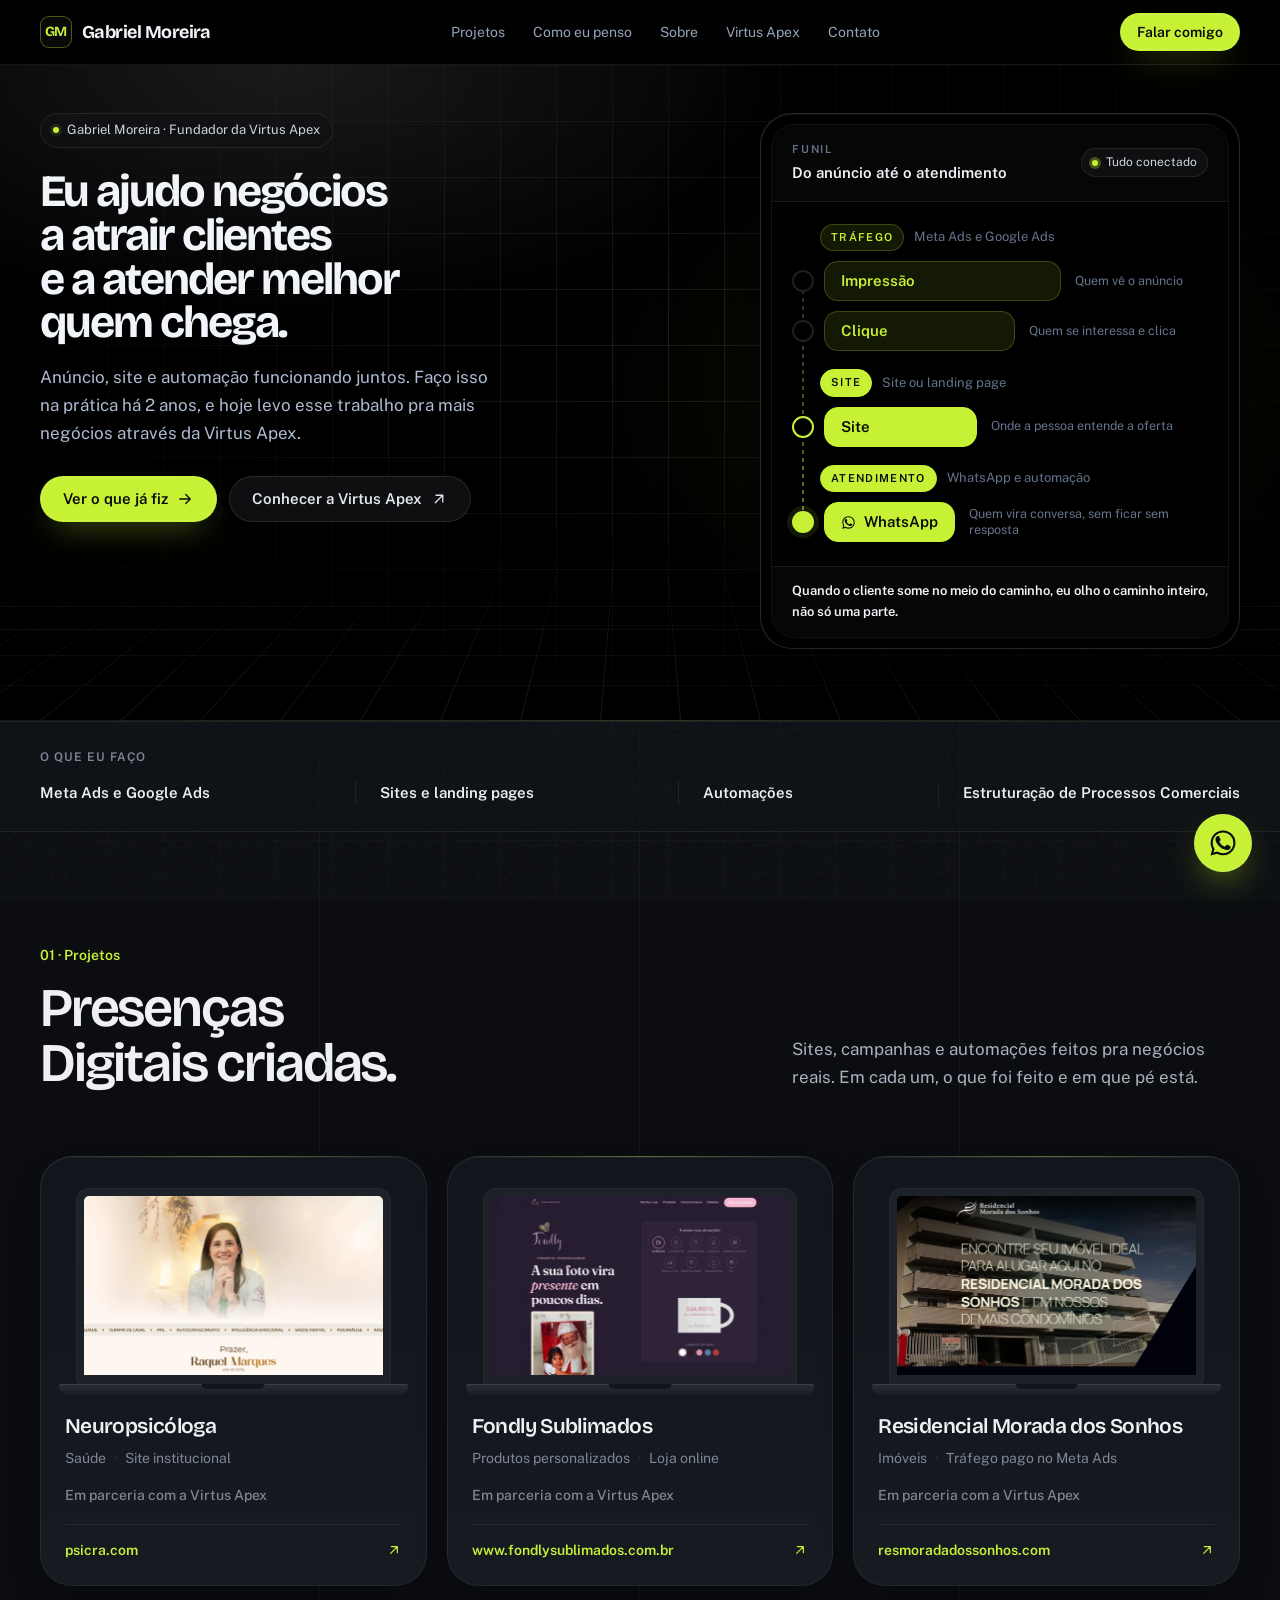
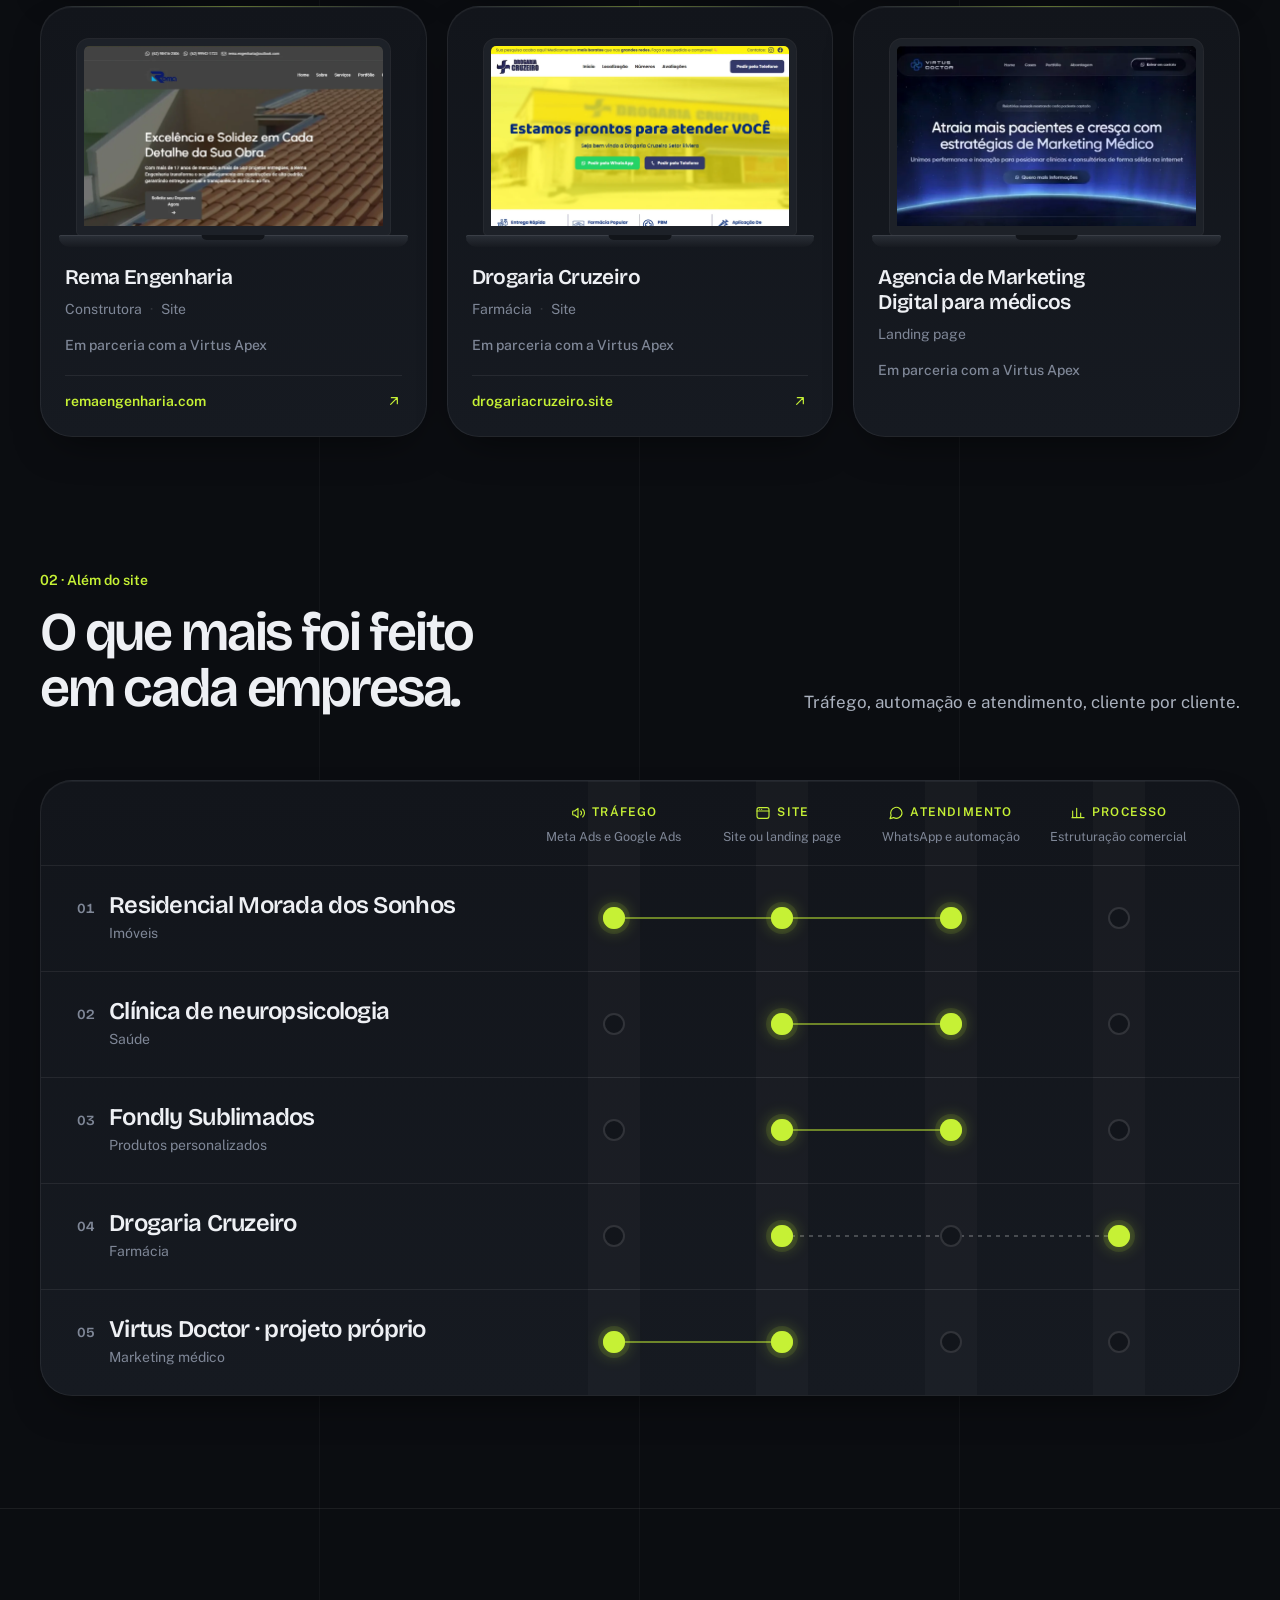
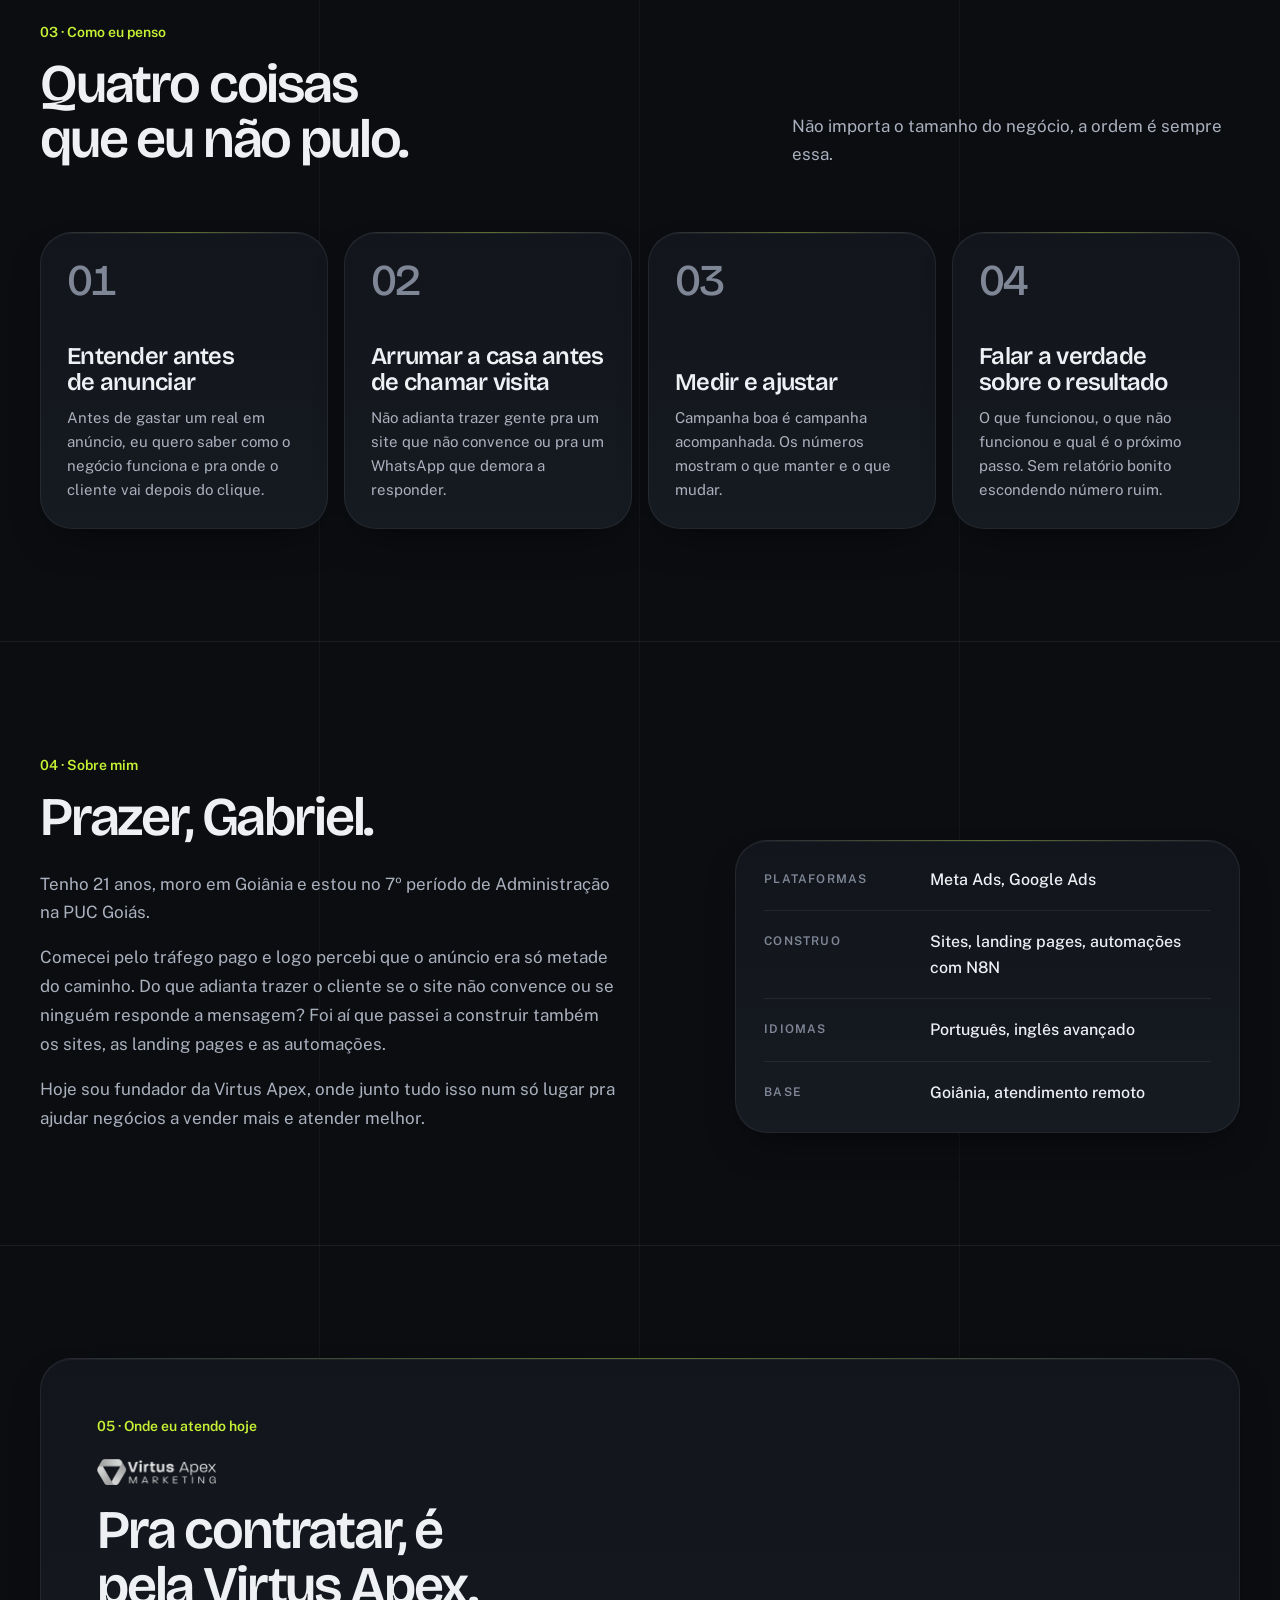
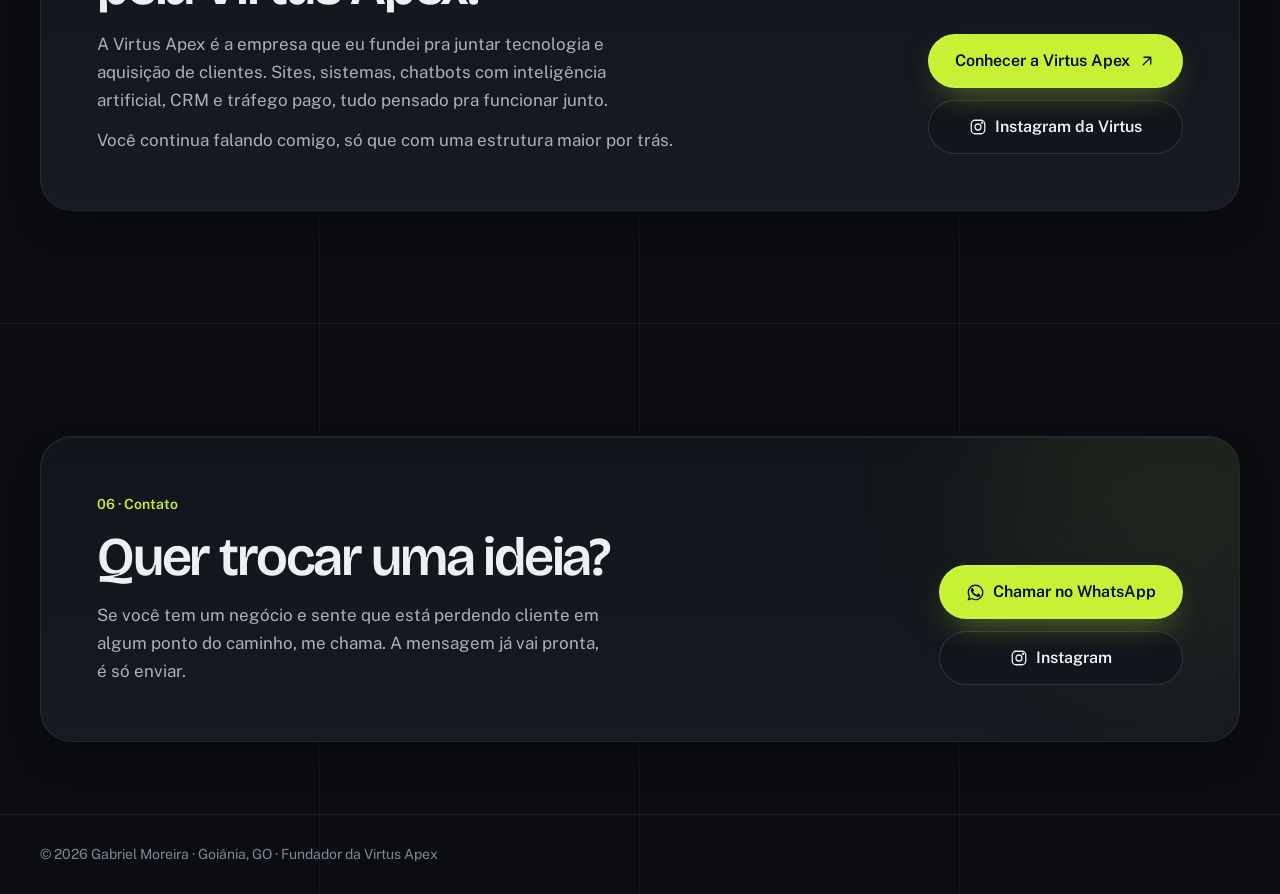
==== commit 428e4ad6: "Seção 02: mapa do funil por cliente em painel (variação discreta) - matriz com colunas Tráfego, Site" ====
--- a/index.html
+++ b/index.html
@@ -30,7 +30,7 @@
      chegarem, faziam o navegador refazer o layout: ~85 a 220 ms de travada) -->
 <link rel="preload" href="fontes/bricolage-grotesque-latin.woff2" as="font" type="font/woff2" crossorigin>
 <link rel="preload" href="fontes/public-sans-latin.woff2" as="font" type="font/woff2" crossorigin>
-<link rel="stylesheet" href="css/style.css?v=20261017">
+<link rel="stylesheet" href="css/style.css?v=20261018p">
 
 
 </head>
@@ -180,7 +180,10 @@
           </div>
           <p class="section-text">Tráfego, automação e atendimento, cliente por cliente.</p>
         </div>
-        <ol class="alem" id="lista-alem"></ol>
+        <div class="mapa mapa-discreta" id="mapa-funil">
+          <div class="mapa-cabeca" aria-hidden="true"></div>
+          <ol class="mapa-lista" id="lista-alem"></ol>
+        </div>
       </div>
     </section>
 
@@ -301,7 +304,7 @@
   <svg viewBox="0 0 24 24" width="26" height="26" aria-hidden="true"><path fill="currentColor" d="M17.47 14.38c-.3-.15-1.76-.87-2.03-.97-.27-.1-.47-.15-.67.15-.2.3-.77.97-.94 1.17-.17.2-.35.22-.64.07-.3-.15-1.26-.46-2.4-1.48-.88-.79-1.48-1.76-1.65-2.06-.17-.3-.02-.46.13-.6.13-.13.3-.35.45-.52.15-.17.2-.3.3-.5.1-.2.05-.37-.03-.52-.07-.15-.67-1.6-.92-2.2-.24-.58-.49-.5-.67-.5h-.57c-.2 0-.52.07-.8.37-.27.3-1.04 1.02-1.04 2.48s1.07 2.88 1.21 3.08c.15.2 2.1 3.2 5.08 4.49.71.31 1.26.49 1.7.63.71.23 1.36.2 1.87.12.57-.08 1.76-.72 2-1.41.25-.7.25-1.29.17-1.41-.07-.13-.27-.2-.57-.35z"/><path fill="currentColor" d="M12.04 2C6.57 2 2.13 6.43 2.13 11.9c0 1.75.46 3.46 1.33 4.96L2 22l5.27-1.38a9.9 9.9 0 0 0 4.77 1.22h.01c5.46 0 9.9-4.44 9.9-9.9A9.86 9.86 0 0 0 12.04 2zm0 18.17h-.01a8.23 8.23 0 0 1-4.19-1.15l-.3-.18-3.13.82.84-3.05-.2-.31a8.2 8.2 0 0 1-1.26-4.4c0-4.54 3.7-8.24 8.25-8.24 2.2 0 4.27.86 5.83 2.42a8.18 8.18 0 0 1 2.41 5.83c0 4.55-3.7 8.26-8.24 8.26z"/></svg>
 </a>
 
-<script src="js/dados.js?v=20261017"></script>
-<script src="js/main.js?v=20261017"></script>
+<script src="js/dados.js?v=20261018p"></script>
+<script src="js/main.js?v=20261018p"></script>
 </body>
 </html>
--- a/css/style.css
+++ b/css/style.css
@@ -932,35 +932,156 @@
 #projetos { padding-bottom: 40px; }
 #alem-do-site { padding-top: 40px; border-top: 0; }
 @media (min-width: 1024px) { #projetos { padding-bottom: 56px; } #alem-do-site { padding-top: 56px; } }
-/* lista editorial: número, empresa e o que foi feito, separados por linhas
-   finas (no lugar da grade de cards com ícones) */
-.alem { list-style: none; margin: 0; padding: 0; border-bottom: 1px solid var(--line); }
-.alem-linha {
-  position: relative; display: grid; grid-template-columns: 44px 1fr; gap: 6px 16px;
-  padding: 24px 0; border-top: 1px solid var(--line);
-}
-.alem-num { grid-row: span 2; padding-top: 4px; font-family: var(--font-display); font-size: 14px; font-weight: 600; color: var(--text-3); font-variant-numeric: tabular-nums; transition: color .2s ease; }
-.alem-empresa h3 { font-size: 22px; line-height: 1.15; letter-spacing: -0.03em; }
-.alem-empresa p { margin-top: 4px; font-size: 14px; color: var(--text-3); }
-.alem-feitos { list-style: none; display: grid; gap: 4px; margin-top: 10px; }
-.alem-feitos li { font-size: 16px; line-height: 1.5; color: var(--text-2); }
-.alem-comprovante { grid-column: 2; margin: 14px 0 0; max-width: 520px; }
-.alem-comprovante img { width: 100%; border-radius: var(--radius-md); border: 1px solid var(--line); }
-.alem-comprovante figcaption { margin-top: 8px; font-size: 12px; font-weight: 600; letter-spacing: 0.1em; text-transform: uppercase; color: var(--text-3); }
+/* Mapa do funil por cliente: colunas = etapas do funil do topo (mesmos
+   marcadores: círculo com contorno apagado, verde-limão com anel aceso).
+   Base: o mesmo painel dos cards de "Como eu penso" (fundo, borda, raio).
+   Duas variações: .mapa-discreta e .mapa-marcada. */
+.alem-num { font-family: var(--font-display); font-size: 14px; font-weight: 600; color: var(--text-3); font-variant-numeric: tabular-nums; transition: color .2s ease; }
+.mapa { --trilho-l: 52px; --trilho-bg: rgba(255, 255, 255, 0.022); --trilho-borda: transparent; --hover-bg: rgba(255, 255, 255, 0.025); }
+.mapa-marcada { --trilho-bg: rgba(255, 255, 255, 0.04); --trilho-borda: rgba(255, 255, 255, 0.06); --hover-bg: rgba(198, 241, 53, 0.035); }
+.mapa-cabeca { display: none; }
+.mapa-lista { list-style: none; margin: 0; padding: 0; display: grid; gap: 14px; }
+
+/* celular: um cartão por cliente, no estilo dos cards */
+.mapa-linha {
+  position: relative; padding: 20px 18px 22px;
+  background: linear-gradient(180deg, var(--surface), var(--surface-2));
+  border: 1px solid var(--line); border-radius: var(--radius-lg); box-shadow: var(--shadow);
+  transition: background-color .2s ease;
+}
+.mapa-cliente { display: flex; align-items: baseline; gap: 14px; }
+.mapa-cliente h3 { font-size: 20px; line-height: 1.15; letter-spacing: -0.03em; transition: color .2s ease; }
+.mapa-cliente p { margin-top: 3px; font-size: 14px; color: var(--text-3); }
+.mapa-colunas { display: grid; grid-template-columns: repeat(4, minmax(0, 1fr)); }
+.mapa-pontos { position: relative; margin-top: 18px; padding-top: 14px; border-top: 1px solid var(--line); }
+.mapa-etapa { position: relative; display: flex; flex-direction: column; align-items: center; gap: 10px; }
+.mapa-rotulo { display: flex; flex-direction: column; align-items: center; gap: 4px; font-size: 11px; font-weight: 600; color: var(--text-3); white-space: nowrap; }
+.mapa-rotulo svg { flex: none; width: 15px; height: 15px; }
+/* trilho de cada coluna (celular: atrás do rótulo e do ponto) */
+.mapa-etapa::before {
+  content: ""; position: absolute; z-index: 0; top: -6px; bottom: -8px; left: 50%;
+  width: var(--trilho-l); transform: translateX(-50%); border-radius: 12px;
+  background: var(--trilho-bg); box-shadow: inset 1px 0 0 var(--trilho-borda), inset -1px 0 0 var(--trilho-borda);
+  pointer-events: none;
+}
+.mapa-rotulo, .mapa-etapa .ponto { position: relative; z-index: 1; }
+
+/* o ponto: mesmo marcador do funil */
+.ponto {
+  position: relative; z-index: 2; display: block; flex: none;
+  width: 22px; height: 22px; padding: 0; border-radius: 50%;
+  background: var(--surface); border: 2px solid var(--line-2);
+  font: inherit; color: inherit;
+}
+button.ponto { cursor: pointer; -webkit-tap-highlight-color: transparent; }
+button.ponto::before { content: ""; position: absolute; inset: -11px; border-radius: 50%; }
+.ponto.aceso { border-color: var(--accent-line); }
+.ponto.aceso::after {
+  content: ""; position: absolute; inset: -2px; border-radius: 50%;
+  background: var(--accent); box-shadow: 0 0 0 5px var(--accent-soft), 0 0 18px rgba(198, 241, 53, 0.45);
+  transition: transform .45s var(--ease), opacity .3s ease;
+  transition-delay: calc(var(--linha, 0) * 240ms + var(--col, 0) * 90ms + 200ms);
+}
+
+/* caminho: um trecho entre cada par de etapas vizinhas.
+   Cheio e verde quando as duas estão acesas; tracejado e apagado quando há
+   uma etapa apagada no caminho (a linha nunca passa "acesa" por cima dela). */
+.mapa-trecho {
+  position: absolute; z-index: 1; height: 2px; bottom: 10px;
+  left: calc((var(--k) + 0.5) * 25%); width: 25%;
+  background: var(--accent-line);
+  transform-origin: left center;
+  transition: transform .35s var(--ease), opacity .3s ease;
+  transition-delay: calc(var(--linha, 0) * 240ms + var(--k, 0) * 90ms + 300ms);
+}
+.mapa-trecho-vazio {
+  background: repeating-linear-gradient(90deg, rgba(255, 255, 255, 0.22) 0 4px, transparent 4px 9px);
+}
+
+/* antes de entrar na tela (só quando há animação) */
+.js-revelar #mapa-funil:not(.visivel) .ponto.aceso::after { transform: scale(0.4); opacity: 0; }
+.js-revelar #mapa-funil:not(.visivel) .mapa-trecho { transform: scaleX(0); }
+.js-revelar #mapa-funil:not(.visivel) .mapa-trecho-vazio { transform: none; opacity: 0; }
+#mapa-funil.pronto .ponto.aceso::after, #mapa-funil.pronto .mapa-trecho { transition-delay: 0ms; }
+
+/* balão com o que foi feito naquela etapa */
+.balao {
+  position: absolute; bottom: calc(100% + 12px); left: 50%; z-index: 5;
+  width: max-content; max-width: 210px; padding: 8px 12px; border-radius: 10px;
+  background: #0b0d10; border: 1px solid rgba(198, 241, 53, 0.35);
+  box-shadow: 0 12px 30px -8px rgba(0, 0, 0, 0.7);
+  font-size: 13px; font-weight: 600; line-height: 1.35; text-align: center; color: var(--text);
+  white-space: normal; pointer-events: none;
+  opacity: 0; transform: translateX(-50%) translateY(4px) scale(0.97); transform-origin: 50% 100%;
+  transition: opacity .15s ease, transform .15s var(--ease);
+}
+.mapa-col-0 .balao { left: -6px; transform: translateY(4px) scale(0.97); transform-origin: 0 100%; text-align: left; }
+.mapa-col-3 .balao { left: auto; right: -6px; transform: translateY(4px) scale(0.97); transform-origin: 100% 100%; text-align: right; }
+.ponto.aberto .balao, .ponto:focus-visible .balao { opacity: 1; transform: translateX(-50%) translateY(0) scale(1); }
+.mapa-col-0 .ponto.aberto .balao, .mapa-col-0 .ponto:focus-visible .balao,
+.mapa-col-3 .ponto.aberto .balao, .mapa-col-3 .ponto:focus-visible .balao { transform: none; }
+/* o balão aberto fica por cima da linha de baixo */
+.mapa-linha:has(.ponto.aberto), .mapa-linha:hover { z-index: 3; }
+@media (hover: hover) and (pointer: fine) {
+  .ponto.aceso:hover .balao { opacity: 1; transform: translateX(-50%) translateY(0) scale(1); }
+  .mapa-col-0 .ponto.aceso:hover .balao, .mapa-col-3 .ponto.aceso:hover .balao { transform: none; }
+  .mapa-linha:hover { background-color: var(--hover-bg); }
+  .mapa-linha:hover .alem-num { color: var(--accent); }
+  .mapa-linha:hover .mapa-cliente h3 { color: #fff; }
+}
+.mapa-marcada .mapa-linha::after {
+  content: ""; position: absolute; top: -1px; left: 24px; right: 24px; height: 1px;
+  background: linear-gradient(90deg, transparent, var(--accent-line), transparent); opacity: .6;
+}
+
+/* desktop: a matriz inteira num painel, com cabeçalho em faixa própria */
 @media (min-width: 900px) {
-  .alem-linha { grid-template-columns: 72px minmax(0, 1fr) minmax(0, 1.1fr); align-items: baseline; gap: 0 32px; padding: 30px 0; }
-  .alem-num { grid-row: auto; padding-top: 0; }
-  .alem-empresa h3 { font-size: 26px; }
-  .alem-feitos { margin-top: 0; }
-  .alem-feitos li { font-size: 17px; }
-  .alem-comprovante { grid-column: 3; }
-}
-/* no hover a linha acende o número e a empresa (cor, sem deslocar nada) */
-.alem-empresa h3 { transition: color .2s ease; }
-@media (hover: hover) and (pointer: fine) {
-  .alem-linha:hover .alem-num { color: var(--accent); }
-  .alem-linha:hover .alem-empresa h3 { color: #fff; }
-}
+  .mapa {
+    position: relative; overflow: hidden;
+    background: linear-gradient(180deg, var(--surface), var(--surface-2));
+    border: 1px solid var(--line); border-radius: var(--radius-xl); box-shadow: var(--shadow);
+  }
+  /* filete de luz no topo, como nos cards */
+  .mapa::before {
+    content: ""; position: absolute; top: -1px; left: 24px; right: 24px; height: 1px; z-index: 2;
+    background: linear-gradient(90deg, transparent, var(--accent-line), transparent); opacity: .7;
+  }
+  .mapa-cabeca, .mapa-linha { display: grid; grid-template-columns: minmax(0, 1.25fr) minmax(0, 2fr); align-items: stretch; gap: 32px; padding-inline: 36px; }
+  .mapa-cabeca { padding-block: 22px 18px; border-bottom: 1px solid var(--line); }
+  .mapa-marcada .mapa-cabeca { background: rgba(255, 255, 255, 0.02); }
+  .mapa-col { position: relative; display: flex; flex-direction: column; align-items: center; gap: 4px; text-align: center; }
+  .mapa-col > * { position: relative; z-index: 1; }
+  .mapa-col-nome { display: inline-flex; align-items: center; gap: 6px; font-size: 12px; font-weight: 600; letter-spacing: 0.1em; text-transform: uppercase; color: var(--accent); }
+  .mapa-col-sub { font-size: 12.5px; color: var(--text-3); }
+  .mapa-lista { gap: 0; }
+  .mapa-linha {
+    padding-block: 26px; background: none; border: 0; border-bottom: 1px solid var(--line);
+    border-radius: 0; box-shadow: none;
+  }
+  .mapa-linha:last-child { border-bottom: 0; }
+  .mapa-marcada .mapa-linha::after { display: none; }
+  .mapa-cliente { align-self: center; }
+  .mapa-cliente h3 { font-size: 24px; }
+  .mapa-pontos { margin: 0; padding: 0; border: 0; align-items: center; }
+  .mapa-etapa { height: 100%; justify-content: center; }
+  .mapa-rotulo { display: none; }
+  .mapa-trecho { bottom: auto; top: calc(50% - 1px); }
+  /* trilhos contínuos: cada célula estica o trilho até as bordas da linha */
+  .mapa-etapa::before { top: -27px; bottom: -27px; border-radius: 0; }
+  .mapa-linha:last-child .mapa-etapa::before { bottom: -26px; }
+  .mapa-col::before {
+    content: ""; position: absolute; z-index: 0; top: -23px; bottom: -19px; left: 50%;
+    width: var(--trilho-l); transform: translateX(-50%);
+    background: var(--trilho-bg); box-shadow: inset 1px 0 0 var(--trilho-borda), inset -1px 0 0 var(--trilho-borda);
+  }
+}
+/* sem animação: tudo aceso e sem transições */
+@media (prefers-reduced-motion: reduce) {
+  .ponto.aceso::after, .mapa-trecho, .balao, .mapa-linha { transition: none; }
+}
+/* pulsos de luz do fundo somem enquanto o mapa está na tela */
+.raio-site { transition: opacity .4s ease; }
+.sem-pulsos .raio-site { opacity: 0 !important; animation-play-state: paused; }
 
 /* ---------- Como trabalho ---------- */
 .steps { list-style: none; display: grid; gap: 16px; }
@@ -1031,4 +1152,27 @@
 }
 @keyframes wa-entrar { from { opacity: 0; transform: translateY(12px) scale(0.9); } to { opacity: 1; transform: none; } }
 @media (min-width: 1024px) { .wa-flutuante { right: 28px; bottom: 28px; } }
-@media (prefers-reduced-motion: reduce) { .wa-flutuante { animation: fade .3s ease 1s both; } }
+/* Ondas em volta do botão: dois anéis saem do círculo e somem, e depois
+   um descanso longo (o botão fica sempre na tela; pulsar sem parar vira ruído).
+   Só transform e opacity, em pseudo-elementos (roda no compositor). */
+.wa-flutuante { isolation: isolate; }
+.wa-flutuante::before, .wa-flutuante::after {
+  content: ""; position: absolute; inset: 0; z-index: -1; border-radius: 50%;
+  border: 2px solid var(--accent); pointer-events: none;
+  opacity: 0; transform: scale(1);
+  animation: wa-onda 7s var(--ease) 2.2s infinite;
+}
+.wa-flutuante::after { animation-delay: 2.55s; }
+@keyframes wa-onda {
+  0%   { opacity: 0.6; transform: scale(1); }
+  26%  { opacity: 0;   transform: scale(1.65); }
+  100% { opacity: 0;   transform: scale(1.65); }
+}
+/* com o mouse em cima a pessoa já achou o botão: as ondas param */
+@media (hover: hover) and (pointer: fine) {
+  .wa-flutuante:hover::before, .wa-flutuante:hover::after { animation: none; opacity: 0; }
+}
+@media (prefers-reduced-motion: reduce) {
+  .wa-flutuante { animation: fade .3s ease 1s both; }
+  .wa-flutuante::before, .wa-flutuante::after { animation: none; }
+}
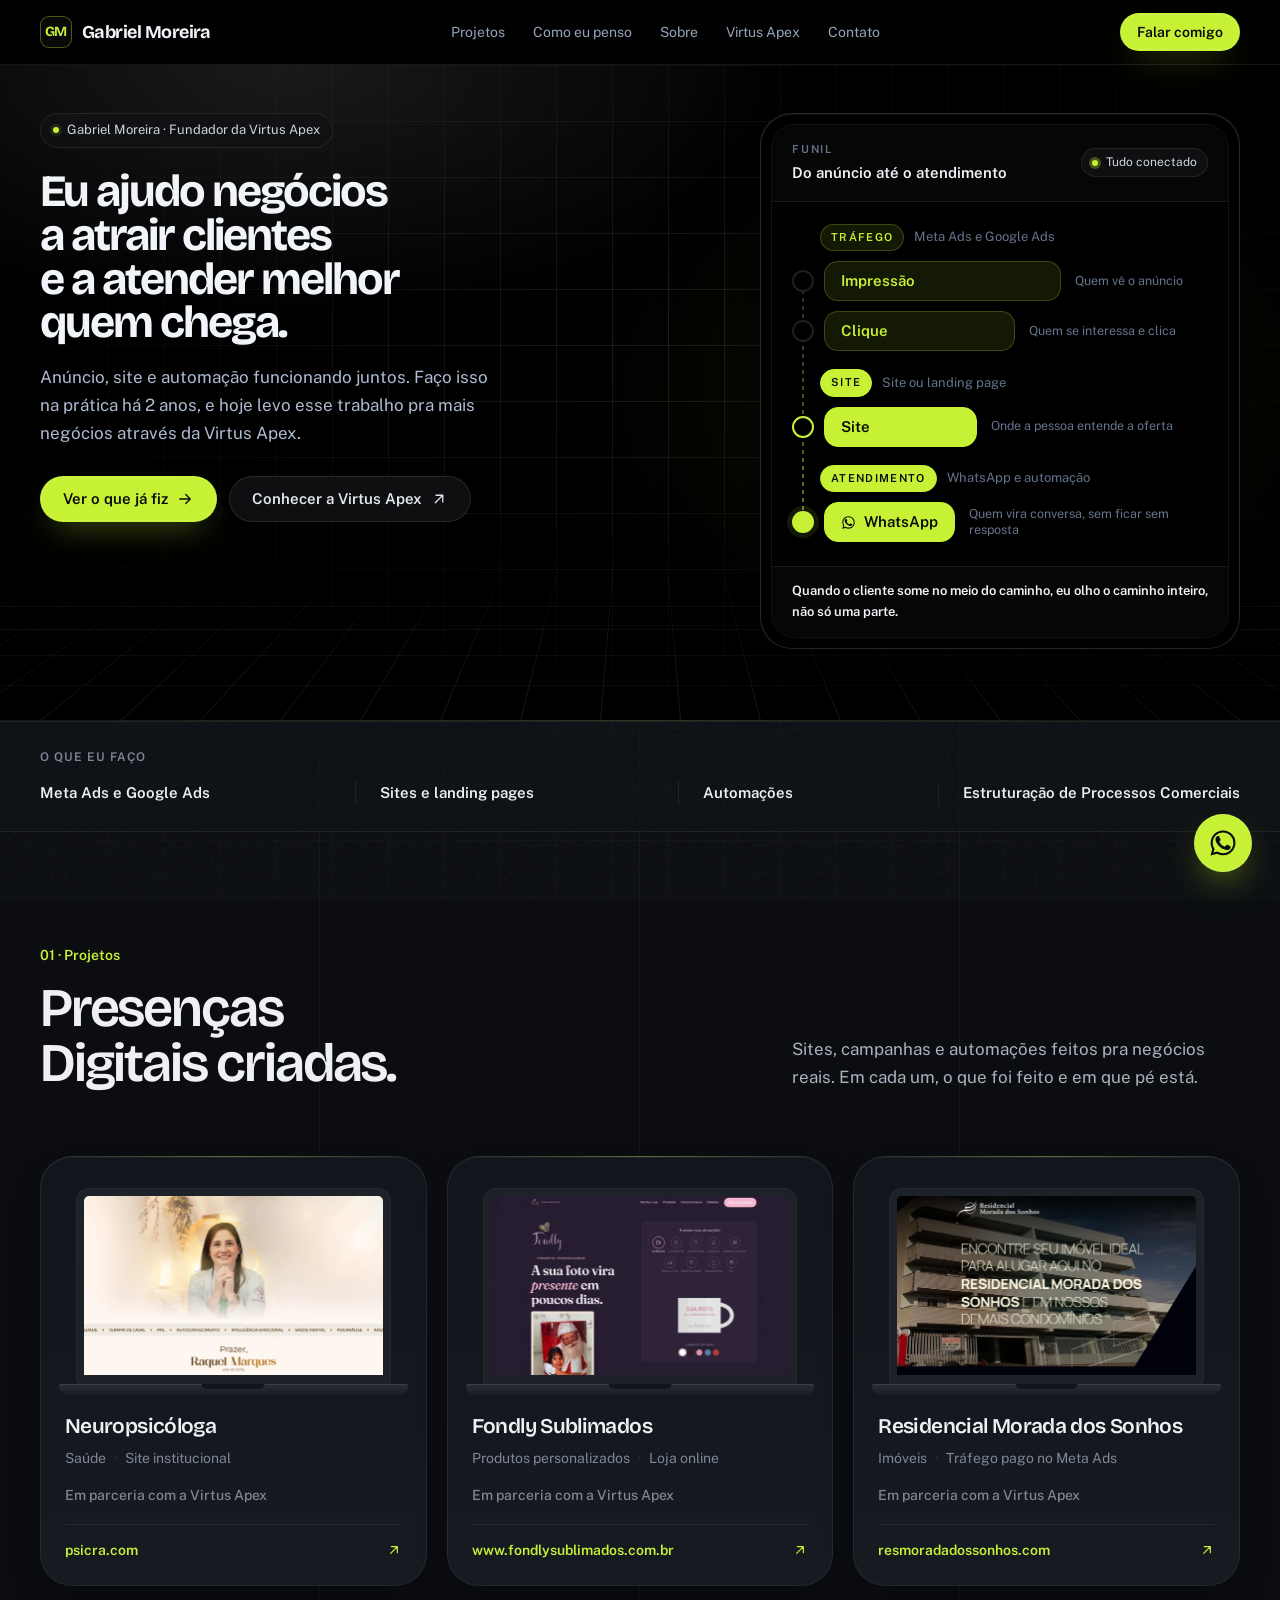
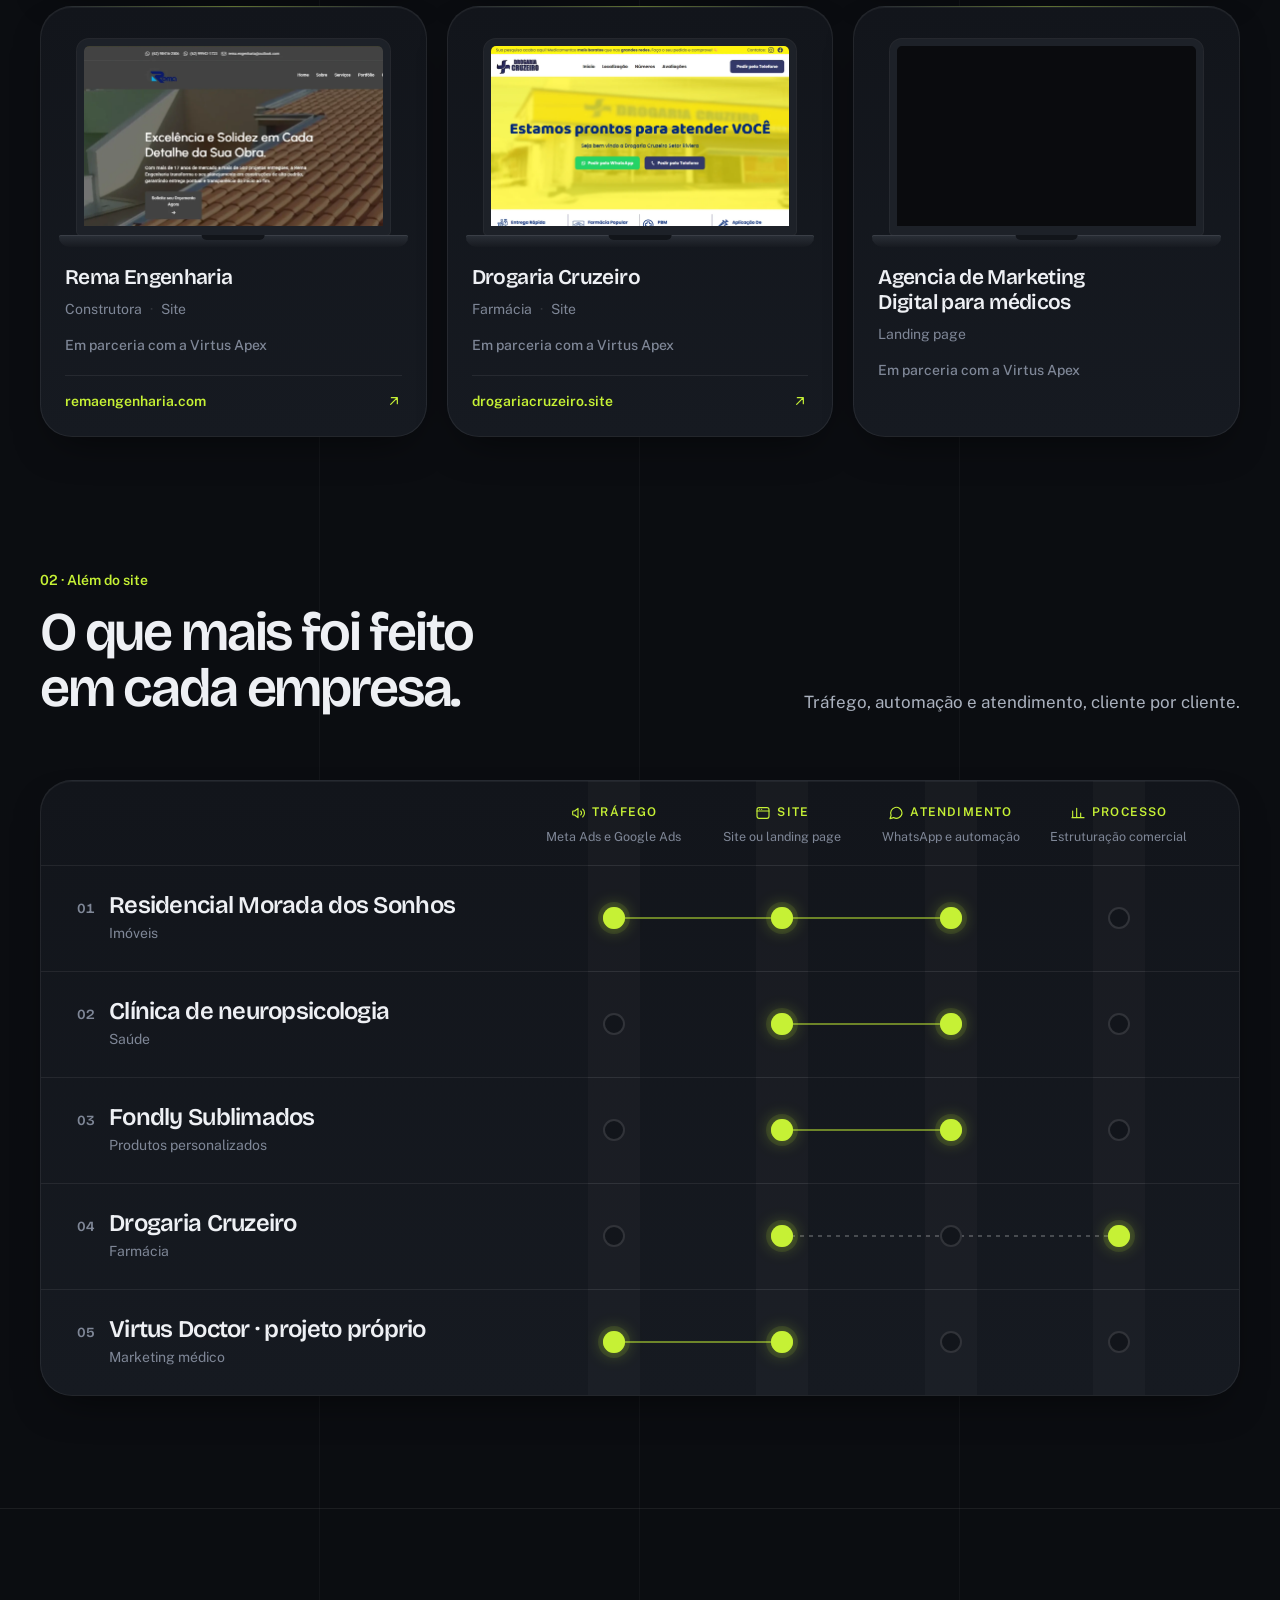
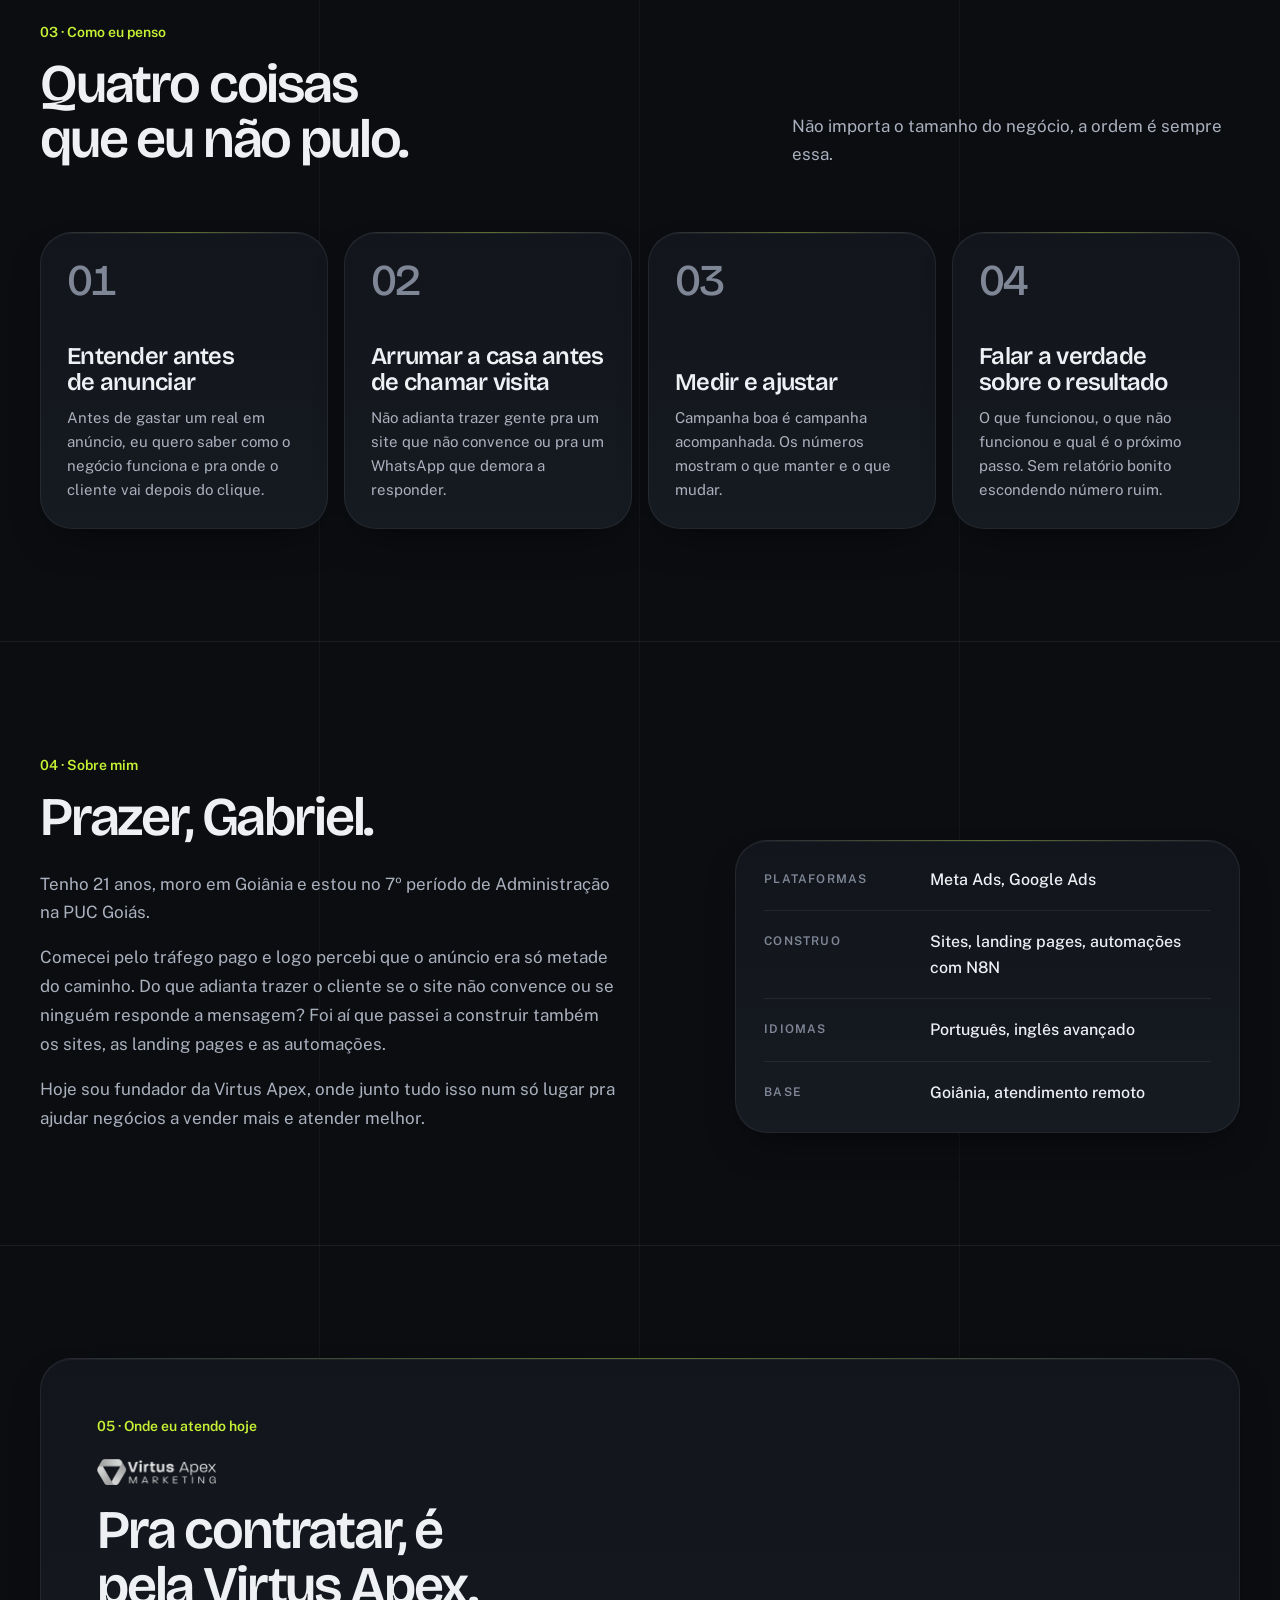
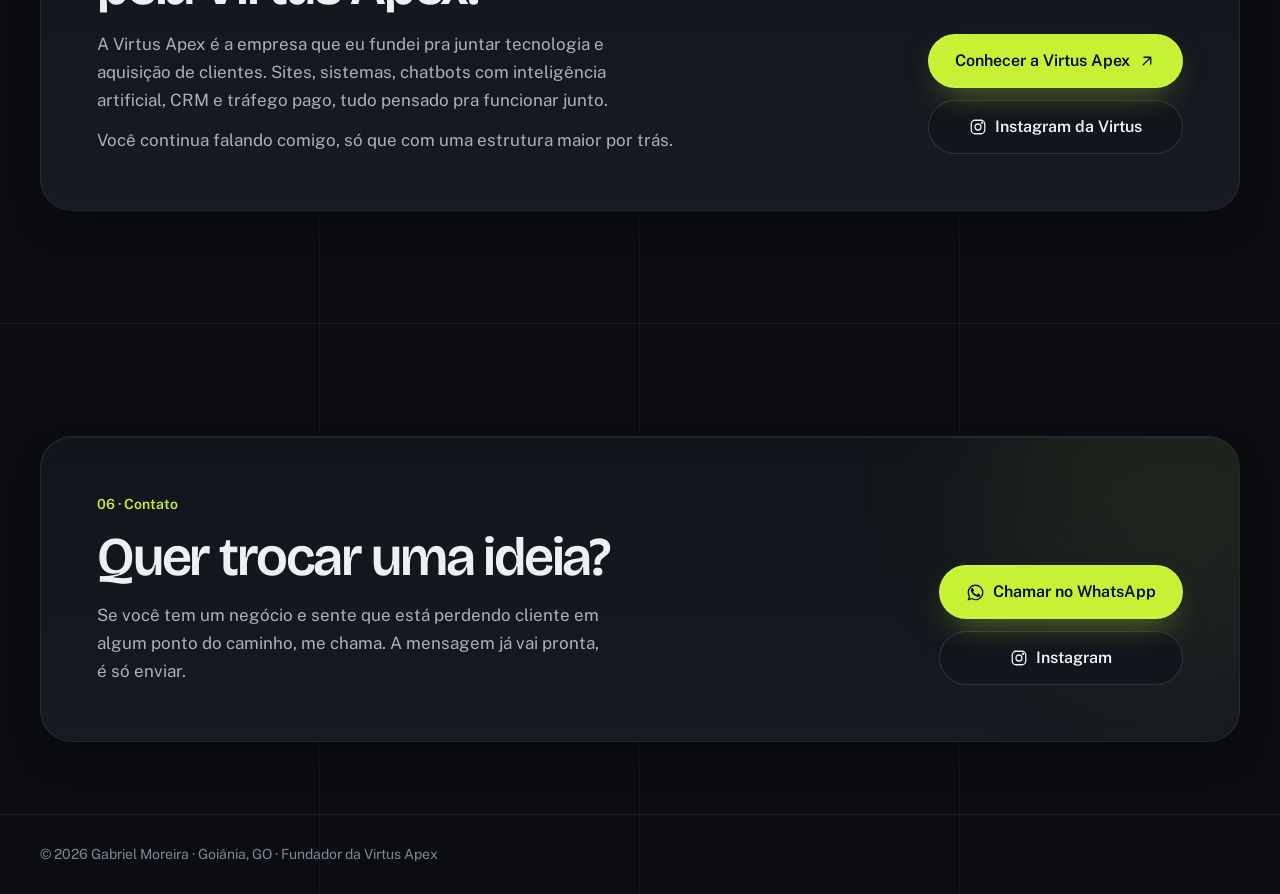
==== commit a03fb259: "Links da Virtus Apex: site e Instagram Co-Authored-By: Claude Opus 5.5 <noreply@anthropic.com>" ====
--- a/index.html
+++ b/index.html
@@ -30,7 +30,7 @@
      chegarem, faziam o navegador refazer o layout: ~85 a 220 ms de travada) -->
 <link rel="preload" href="fontes/bricolage-grotesque-latin.woff2" as="font" type="font/woff2" crossorigin>
 <link rel="preload" href="fontes/public-sans-latin.woff2" as="font" type="font/woff2" crossorigin>
-<link rel="stylesheet" href="css/style.css?v=20261018p">
+<link rel="stylesheet" href="css/style.css?v=20261019">
 
 
 </head>
@@ -304,7 +304,7 @@
   <svg viewBox="0 0 24 24" width="26" height="26" aria-hidden="true"><path fill="currentColor" d="M17.47 14.38c-.3-.15-1.76-.87-2.03-.97-.27-.1-.47-.15-.67.15-.2.3-.77.97-.94 1.17-.17.2-.35.22-.64.07-.3-.15-1.26-.46-2.4-1.48-.88-.79-1.48-1.76-1.65-2.06-.17-.3-.02-.46.13-.6.13-.13.3-.35.45-.52.15-.17.2-.3.3-.5.1-.2.05-.37-.03-.52-.07-.15-.67-1.6-.92-2.2-.24-.58-.49-.5-.67-.5h-.57c-.2 0-.52.07-.8.37-.27.3-1.04 1.02-1.04 2.48s1.07 2.88 1.21 3.08c.15.2 2.1 3.2 5.08 4.49.71.31 1.26.49 1.7.63.71.23 1.36.2 1.87.12.57-.08 1.76-.72 2-1.41.25-.7.25-1.29.17-1.41-.07-.13-.27-.2-.57-.35z"/><path fill="currentColor" d="M12.04 2C6.57 2 2.13 6.43 2.13 11.9c0 1.75.46 3.46 1.33 4.96L2 22l5.27-1.38a9.9 9.9 0 0 0 4.77 1.22h.01c5.46 0 9.9-4.44 9.9-9.9A9.86 9.86 0 0 0 12.04 2zm0 18.17h-.01a8.23 8.23 0 0 1-4.19-1.15l-.3-.18-3.13.82.84-3.05-.2-.31a8.2 8.2 0 0 1-1.26-4.4c0-4.54 3.7-8.24 8.25-8.24 2.2 0 4.27.86 5.83 2.42a8.18 8.18 0 0 1 2.41 5.83c0 4.55-3.7 8.26-8.24 8.26z"/></svg>
 </a>
 
-<script src="js/dados.js?v=20261018p"></script>
-<script src="js/main.js?v=20261018p"></script>
+<script src="js/dados.js?v=20261019"></script>
+<script src="js/main.js?v=20261019"></script>
 </body>
 </html>
